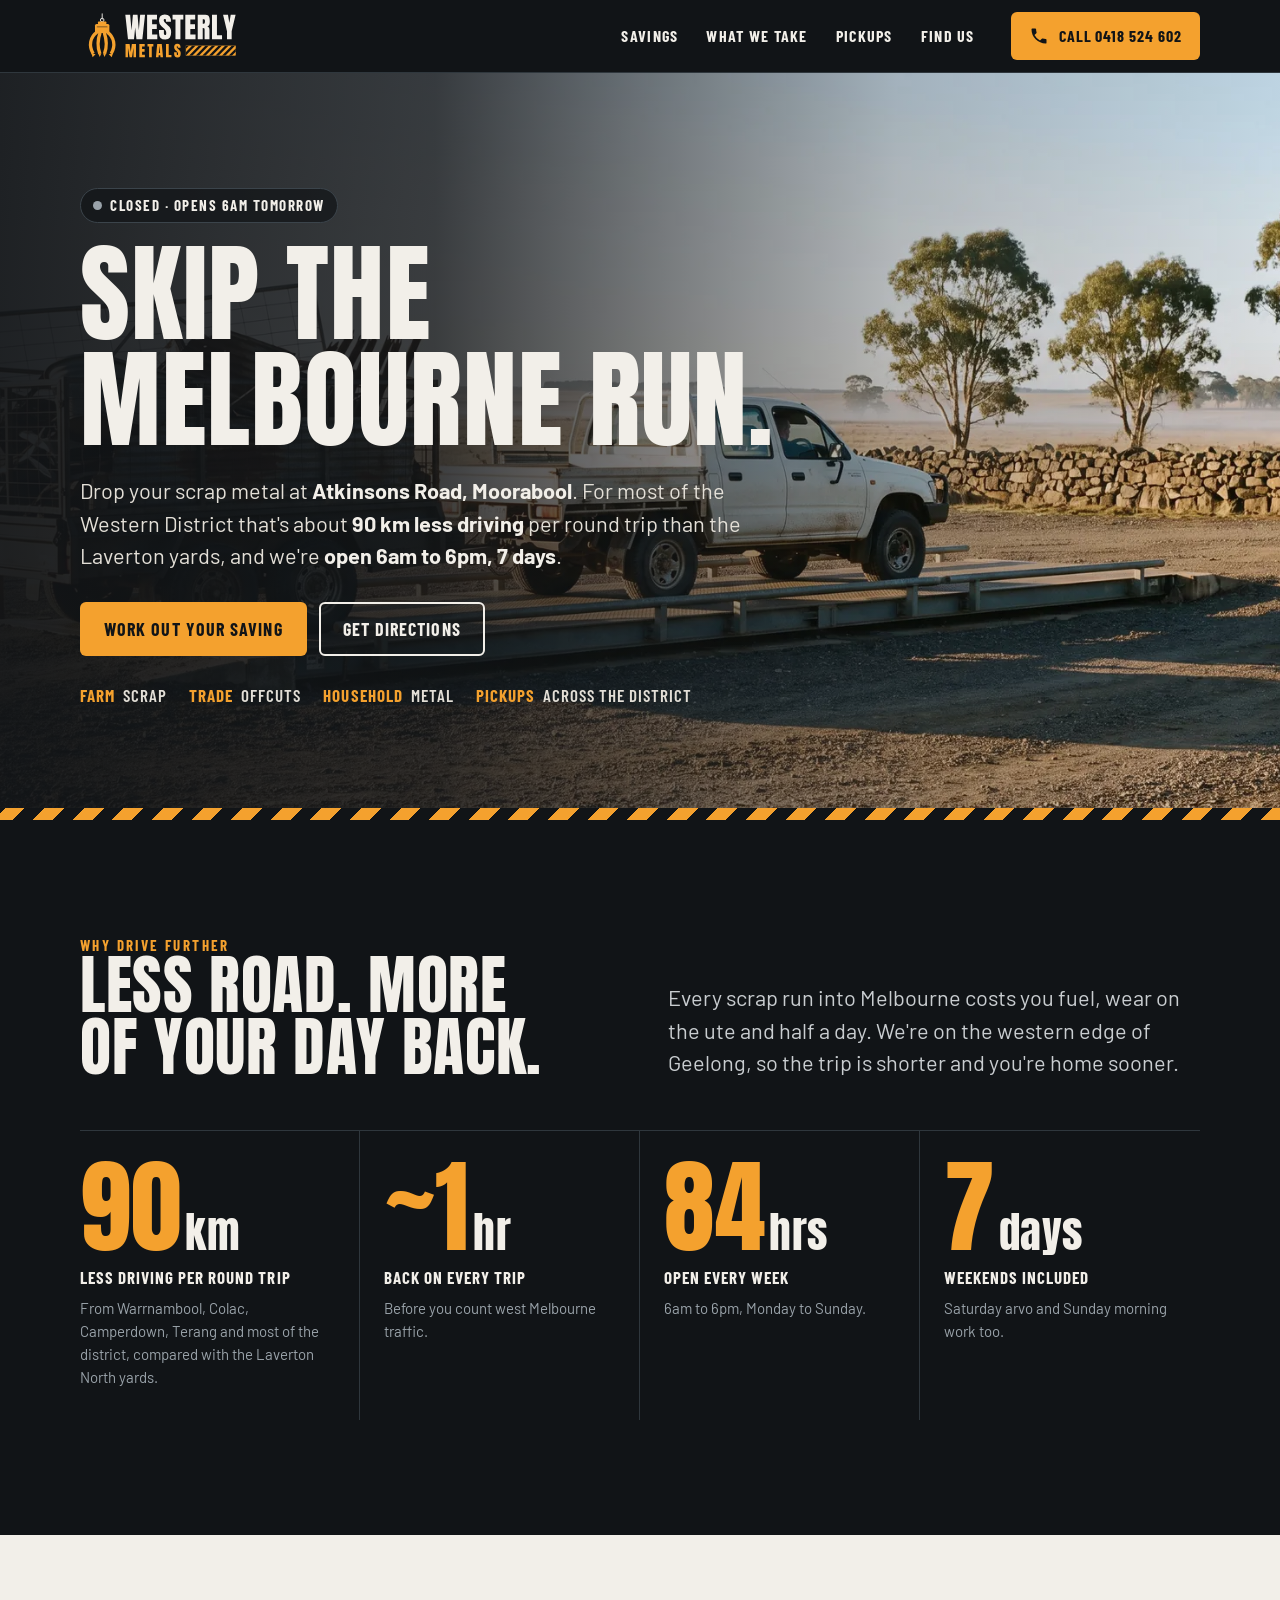
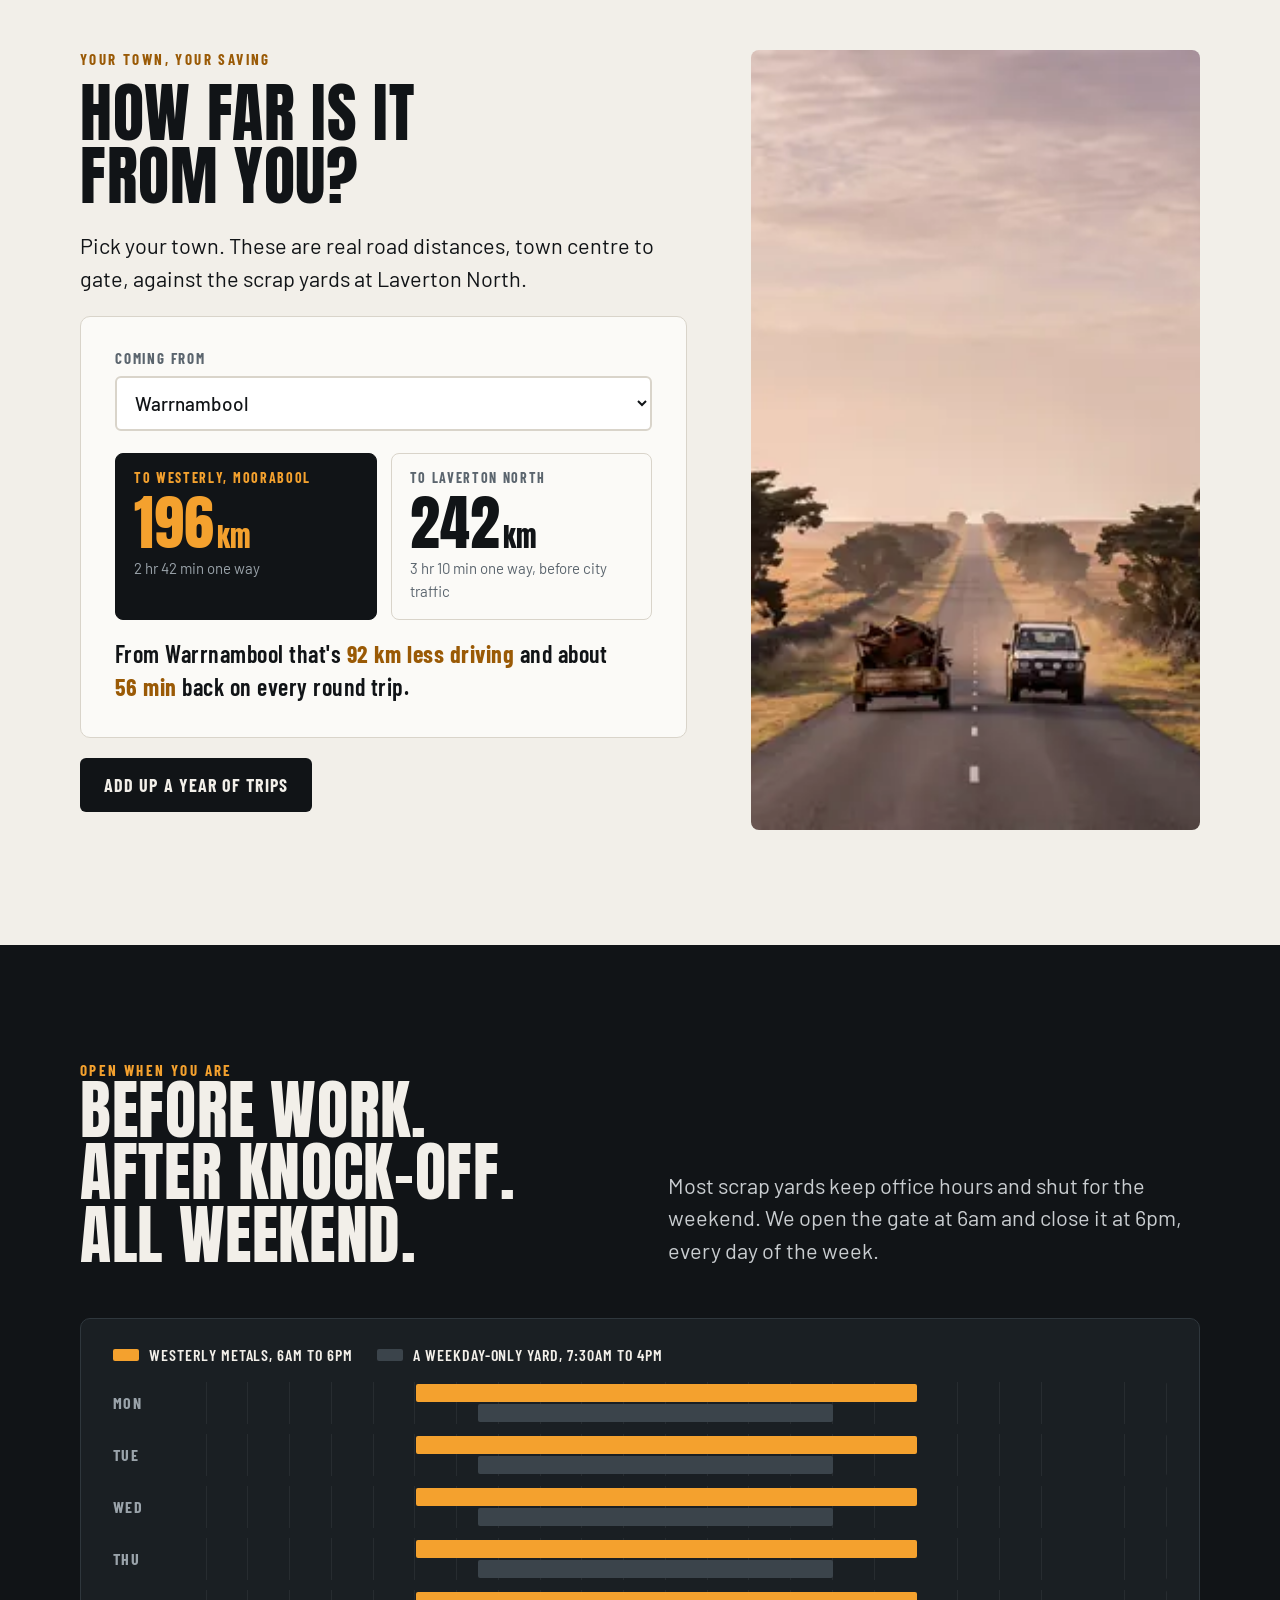
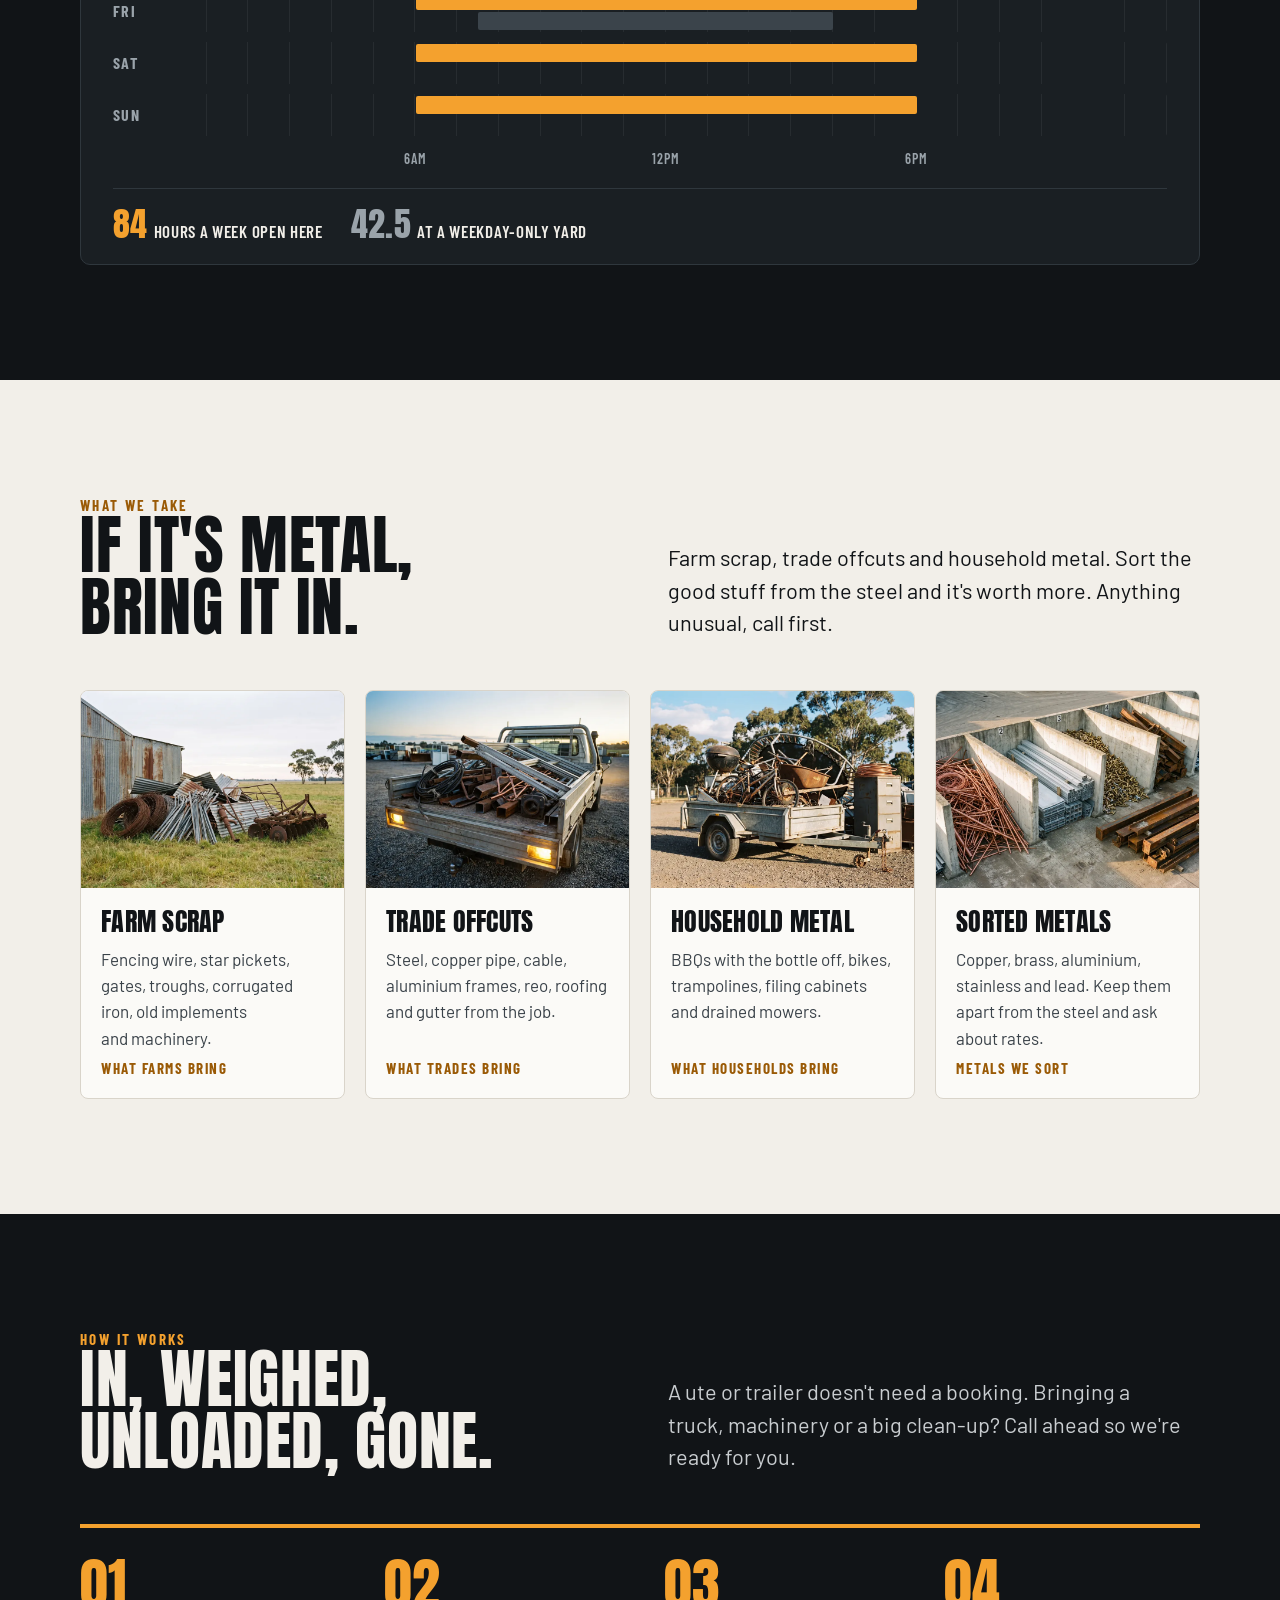
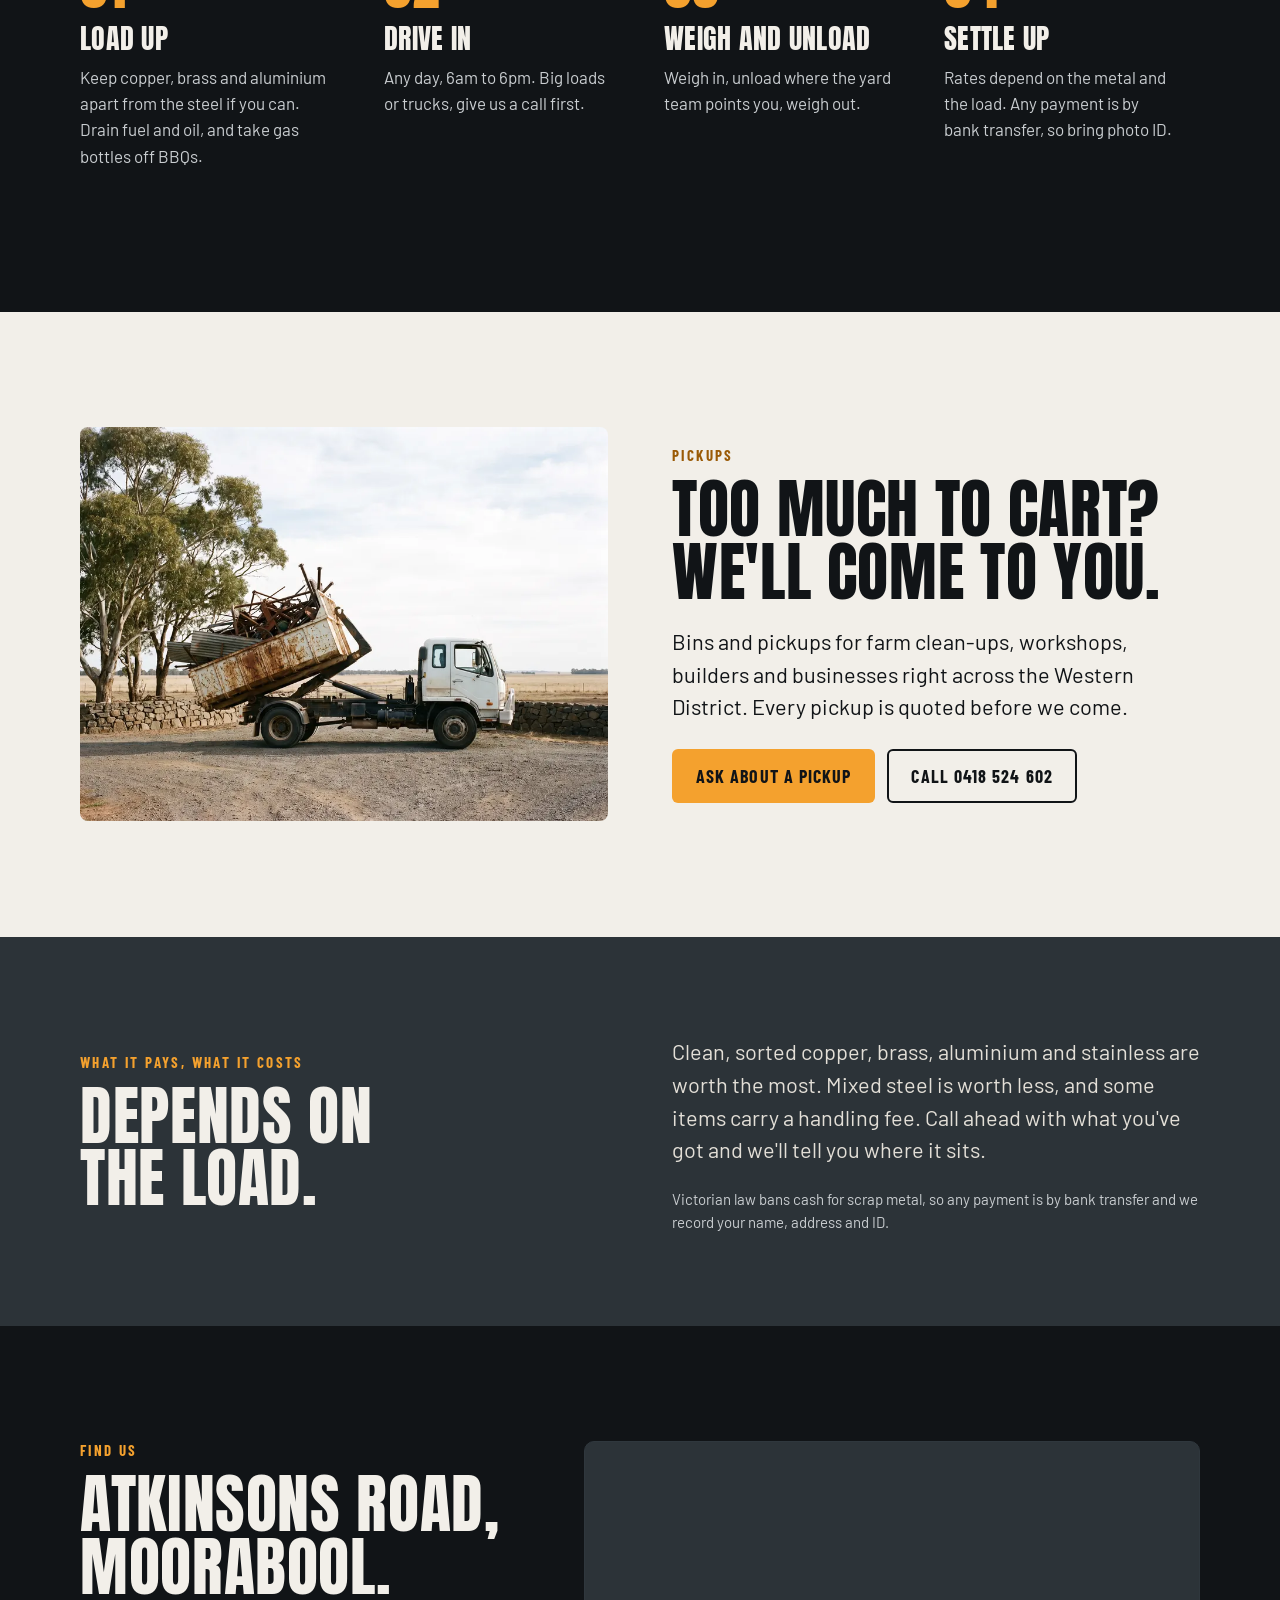
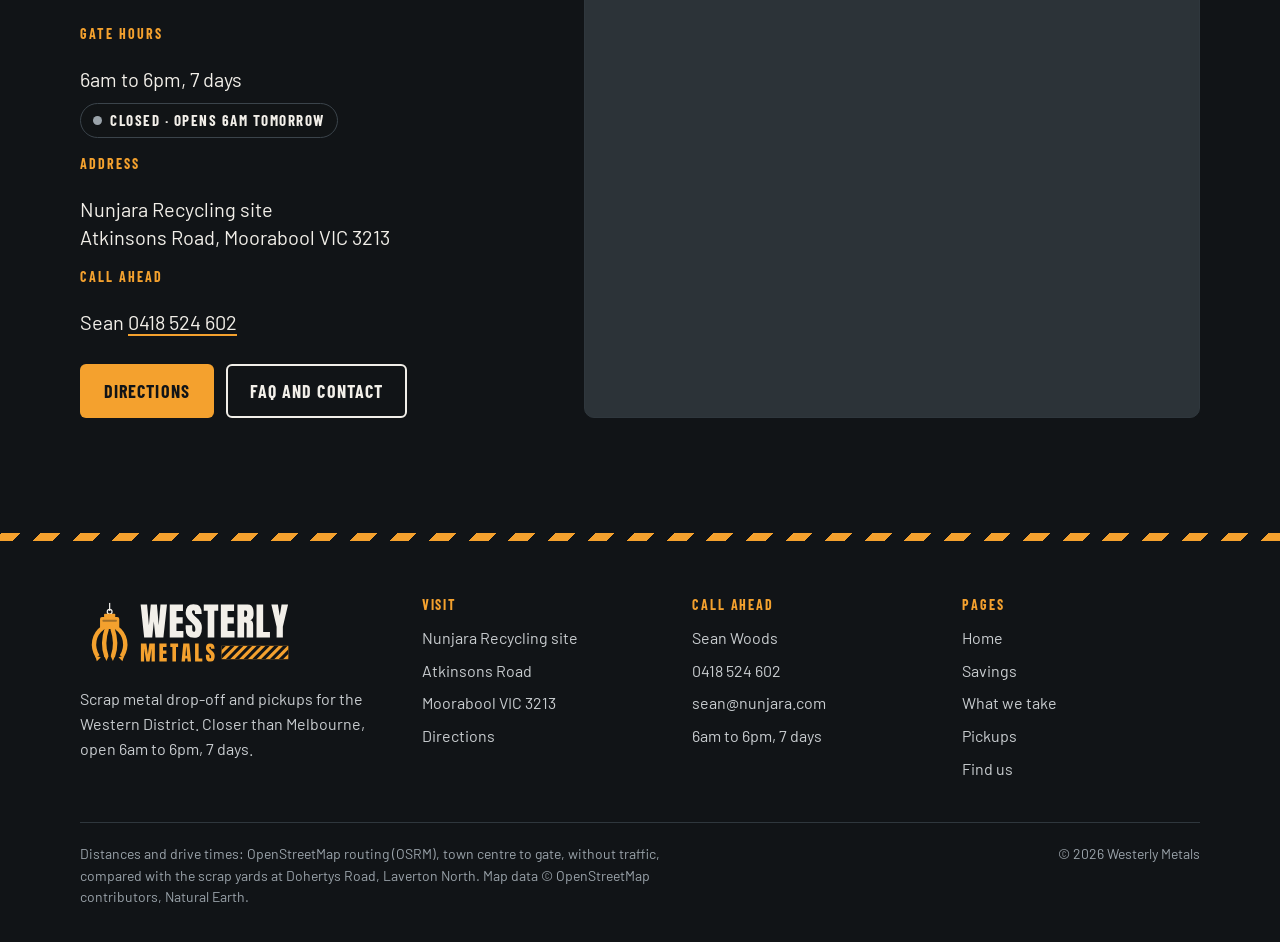
==== index.html @ 6e0d0dd8 "Westerly Metals site: home, savings, what we take, pickups, find us Co-Authored-By: Claude Opus 5.5 " ====
<!doctype html>
<html lang="en-AU">
<head>
<meta charset="utf-8">
<meta name="viewport" content="width=device-width, initial-scale=1">
<title>Westerly Metals | Scrap metal drop-off at Moorabool, open 6am to 6pm, 7 days</title>
<meta name="description" content="Drop your scrap metal at Atkinsons Road, Moorabool. About 90 km less driving per round trip than the Laverton yards for most of the Western District. Open 6am to 6pm, 7 days.">
<link rel="canonical" href="https://rdodeployme.github.io/westerly-metals/">
<meta name="theme-color" content="#111417">
<meta property="og:type" content="website"><meta property="og:site_name" content="Westerly Metals">
<meta property="og:title" content="Westerly Metals | Scrap metal drop-off at Moorabool, open 6am to 6pm, 7 days"><meta property="og:description" content="Drop your scrap metal at Atkinsons Road, Moorabool. About 90 km less driving per round trip than the Laverton yards for most of the Western District. Open 6am to 6pm, 7 days.">
<meta property="og:url" content="https://rdodeployme.github.io/westerly-metals/"><meta property="og:image" content="https://rdodeployme.github.io/westerly-metals/og.jpg">
<meta name="twitter:card" content="summary_large_image">
<link rel="icon" type="image/svg+xml" href="assets/brand/icon.svg">
<link rel="icon" type="image/png" sizes="32x32" href="assets/brand/favicon-32.png">
<link rel="apple-touch-icon" href="assets/brand/apple-touch-icon.png">
<link rel="preload" href="assets/fonts/anton-400.woff2" as="font" type="font/woff2" crossorigin>
<link rel="stylesheet" href="assets/css/main.css">
<script type="application/ld+json">{"@context": "https://schema.org", "@type": "RecyclingCenter", "name": "Westerly Metals", "description": "Scrap metal drop-off and pickups for the Western District of Victoria.", "url": "https://rdodeployme.github.io/westerly-metals/", "telephone": "+61418524602", "email": "sean@nunjara.com", "address": {"@type": "PostalAddress", "streetAddress": "Atkinsons Road", "addressLocality": "Moorabool", "addressRegion": "VIC", "postalCode": "3213", "addressCountry": "AU"}, "geo": {"@type": "GeoCoordinates", "latitude": -38.0322, "longitude": 144.2577}, "openingHoursSpecification": [{"@type": "OpeningHoursSpecification", "dayOfWeek": ["Monday", "Tuesday", "Wednesday", "Thursday", "Friday", "Saturday", "Sunday"], "opens": "06:00", "closes": "18:00"}], "areaServed": "Western District, Victoria", "image": "https://rdodeployme.github.io/westerly-metals/og.jpg"}</script>
</head>
<body>
<a class="sr" href="#main">Skip to content</a>
<header class="top"><div class="wrap">
  <a class="brand" href="./" aria-label="Westerly Metals home"><img src="assets/brand/logo-dark.svg" alt="Westerly Metals" width="234" height="60"></a>
  <nav class="nav" id="nav" aria-label="Main"><a href="savings.html">Savings</a><a href="what-we-take.html">What we take</a><a href="pickups.html">Pickups</a><a href="find-us.html">Find us</a></nav>
  <button class="menu-btn" type="button" aria-expanded="false" aria-controls="nav">Menu</button>
  <div class="top-call"><a class="btn btn-amber" href="tel:0418524602"><svg viewBox="0 0 24 24" aria-hidden="true"><path fill="currentColor" d="M6.6 10.8a15.1 15.1 0 0 0 6.6 6.6l2.2-2.2a1 1 0 0 1 1-.25 11.4 11.4 0 0 0 3.6.57 1 1 0 0 1 1 1V20a1 1 0 0 1-1 1A17 17 0 0 1 3 4a1 1 0 0 1 1-1h3.5a1 1 0 0 1 1 1c0 1.25.2 2.45.57 3.6a1 1 0 0 1-.25 1z"/></svg><span>Call<span class="long"> 0418 524 602</span></span></a></div>
</div></header>
<main id="main">
<section class="hero">
  <div class="hero-media"><img src="assets/img/hero-weighbridge.webp" srcset="assets/img/hero-weighbridge-sm.webp 900w, assets/img/hero-weighbridge.webp 2000w" sizes="100vw" alt="A ute towing a trailer of farm scrap rolls onto the weighbridge at sunrise" fetchpriority="high"></div>
  <div class="wrap">
    <div class="status" data-status><i></i><span>Open 6am to 6pm, 7 days</span></div>
    <h1>Skip the <span class="nw">Melbourne run.</span></h1>
    <p class="lead">Drop your scrap metal at <strong>Atkinsons Road, Moorabool</strong>. For most of the Western District that's about <strong>90&nbsp;km less driving</strong> per round trip than the Laverton yards, and we're <strong>open 6am to 6pm, 7&nbsp;days</strong>.</p>
    <div class="btns">
      <a class="btn btn-amber" href="savings.html">Work out your saving</a>
      <a class="btn btn-line" href="find-us.html">Get directions</a>
    </div>
    <div class="hero-facts">
      <span><b>Farm</b> scrap</span><span><b>Trade</b> offcuts</span><span><b>Household</b> metal</span><span><b>Pickups</b> across the district</span>
    </div>
  </div>
</section>
<div class="hazard"></div>

<section class="sec dark">
  <div class="wrap">
    <div class="sec-head">
      <div>
        <p class="eyebrow">Why drive further</p>
        <h2>Less road. More of your day back.</h2>
      </div>
      <p class="lead" style="color:#C9CDD0">Every scrap run into Melbourne costs you fuel, wear on the ute and half a day. We're on the western edge of Geelong, so the trip is shorter and you're home sooner.</p>
    </div>
    <div class="stats">
      <div class="stat"><div class="num">90<small>km</small></div><div class="cap">Less driving per round trip</div><div class="note">From Warrnambool, Colac, Camperdown, Terang and most of the district, compared with the Laverton North yards.</div></div>
      <div class="stat"><div class="num">~1<small>hr</small></div><div class="cap">Back on every trip</div><div class="note">Before you count west Melbourne traffic.</div></div>
      <div class="stat"><div class="num">84<small>hrs</small></div><div class="cap">Open every week</div><div class="note">6am to 6pm, Monday to Sunday.</div></div>
      <div class="stat"><div class="num">7<small>days</small></div><div class="cap">Weekends included</div><div class="note">Saturday arvo and Sunday morning work too.</div></div>
    </div>
  </div>
</section>

<section class="sec">
  <div class="wrap split wide-l stretch">
    <div>
      <p class="eyebrow">Your town, your saving</p>
      <h2>How far is it from you?</h2>
      <p class="lead">Pick your town. These are real road distances, town centre to gate, against the scrap yards at Laverton North.</p>
      <div class="quick">
        <label for="quick-town">Coming from</label>
        <select id="quick-town" aria-describedby="q-save"></select>
        <div class="compare">
          <div class="leg us"><div class="who">To Westerly, Moorabool</div><div class="km"><span id="q-us-km">196</span><small>km</small></div><div class="t" id="q-us-t">2 hr 42 min one way</div></div>
          <div class="leg"><div class="who">To Laverton North</div><div class="km"><span id="q-mel-km">242</span><small>km</small></div><div class="t" id="q-mel-t">3 hr 10 min one way</div></div>
        </div>
        <p class="saving-line" id="q-save" aria-live="polite">From Warrnambool that's <b>92&nbsp;km less driving</b> on every round trip.</p>
      </div>
      <p style="margin-top:20px"><a class="btn btn-ink" href="savings.html">Add up a year of trips</a></p>
    </div>
    <img class="fill" src="assets/img/highway.webp" srcset="assets/img/highway-sm.webp 900w, assets/img/highway.webp 2000w" sizes="(max-width:860px) 100vw, 50vw" alt="A ute and trailer of scrap on a straight country highway across the volcanic plains" loading="lazy">
  </div>
</section>

<section class="sec dark">
  <div class="wrap">
    <div class="sec-head">
      <div>
        <p class="eyebrow">Open when you are</p>
        <h2 class="h-wide"><span class="nw">Before work.</span> <span class="nw">After knock-off.</span> <span class="nw">All weekend.</span></h2>
      </div>
      <p class="lead" style="color:#C9CDD0">Most scrap yards keep office hours and shut for the weekend. We open the gate at 6am and close it at 6pm, every day of the week.</p>
    </div>
    <figure class="hours" style="margin:0"><figcaption class="hours-legend"><span><i class="k-us"></i>Westerly Metals, 6am to 6pm</span><span><i class="k-them"></i>A weekday-only yard, 7:30am to 4pm</span></figcaption><div class="hgrid"><div class="hday">Mon</div><div class="htrack" role="presentation"><span class="hbar us" style="left:25.000%;width:50.000%"></span><span class="hbar them" style="left:31.250%;width:35.417%"></span></div><div class="hday">Tue</div><div class="htrack" role="presentation"><span class="hbar us" style="left:25.000%;width:50.000%"></span><span class="hbar them" style="left:31.250%;width:35.417%"></span></div><div class="hday">Wed</div><div class="htrack" role="presentation"><span class="hbar us" style="left:25.000%;width:50.000%"></span><span class="hbar them" style="left:31.250%;width:35.417%"></span></div><div class="hday">Thu</div><div class="htrack" role="presentation"><span class="hbar us" style="left:25.000%;width:50.000%"></span><span class="hbar them" style="left:31.250%;width:35.417%"></span></div><div class="hday">Fri</div><div class="htrack" role="presentation"><span class="hbar us" style="left:25.000%;width:50.000%"></span><span class="hbar them" style="left:31.250%;width:35.417%"></span></div><div class="hday">Sat</div><div class="htrack" role="presentation"><span class="hbar us" style="left:25.000%;width:50.000%"></span></div><div class="hday">Sun</div><div class="htrack" role="presentation"><span class="hbar us" style="left:25.000%;width:50.000%"></span></div><div class="haxis" aria-hidden="true"><span style="left:25.000%">6am</span><span style="left:50.000%">12pm</span><span style="left:75.000%">6pm</span></div></div><div class="hours-sum"><span><b>84</b>hours a week open here</span><span class="them"><b>42.5</b>at a weekday-only yard</span></div></figure>
  </div>
</section>

<section class="sec">
  <div class="wrap">
    <div class="sec-head">
      <div>
        <p class="eyebrow">What we take</p>
        <h2>If it's metal, bring it in.</h2>
      </div>
      <p class="lead">Farm scrap, trade offcuts and household metal. Sort the good stuff from the steel and it's worth more. Anything unusual, call first.</p>
    </div>
    <div class="cards">
      <a class="card" href="what-we-take.html#farm" style="text-decoration:none"><img src="assets/img/farm-cleanup-sm.webp" alt="Fencing wire, star pickets, corrugated iron and an old disc plough beside a shearing shed" loading="lazy"><div class="body"><h3>Farm scrap</h3><p>Fencing wire, star pickets, gates, troughs, corrugated iron, old implements and machinery.</p><span class="more">What farms bring</span></div></a>
      <a class="card" href="what-we-take.html#trade" style="text-decoration:none"><img src="assets/img/trade-ute-sm.webp" alt="A work ute tray of steel offcuts, copper pipe and cable at dawn" loading="lazy"><div class="body"><h3>Trade offcuts</h3><p>Steel, copper pipe, cable, aluminium frames, reo, roofing and gutter from the job.</p><span class="more">What trades bring</span></div></a>
      <a class="card" href="what-we-take.html#household" style="text-decoration:none"><img src="assets/img/weekend-trailer-sm.webp" alt="A trailer of household metal: a barbecue, bikes, a trampoline frame and a filing cabinet" loading="lazy"><div class="body"><h3><span class="nw">Household metal</span></h3><p>BBQs with the bottle off, bikes, trampolines, filing cabinets and drained mowers.</p><span class="more">What households bring</span></div></a>
      <a class="card" href="what-we-take.html#metals" style="text-decoration:none"><img src="assets/img/sorted-bays-sm.webp" alt="Concrete bays of sorted copper, aluminium, brass and steel" loading="lazy"><div class="body"><h3>Sorted metals</h3><p>Copper, brass, aluminium, stainless and lead. Keep them apart from the steel and ask about rates.</p><span class="more">Metals we sort</span></div></a>
    </div>
  </div>
</section>

<section class="sec dark">
  <div class="wrap">
    <div class="sec-head">
      <div>
        <p class="eyebrow">How it works</p>
        <h2>In, weighed, unloaded, gone.</h2>
      </div>
      <p class="lead" style="color:#C9CDD0">A ute or trailer doesn't need a booking. Bringing a truck, machinery or a big clean-up? Call ahead so we're ready for you.</p>
    </div>
    <div class="steps">
      <div class="step"><span class="n">01</span><h3>Load up</h3><p>Keep copper, brass and aluminium apart from the steel if you can. Drain fuel and oil, and take gas bottles off BBQs.</p></div>
      <div class="step"><span class="n">02</span><h3>Drive in</h3><p>Any day, 6am to 6pm. Big loads or trucks, give us a call first.</p></div>
      <div class="step"><span class="n">03</span><h3>Weigh and&nbsp;unload</h3><p>Weigh in, unload where the yard team points you, weigh out.</p></div>
      <div class="step"><span class="n">04</span><h3>Settle up</h3><p>Rates depend on the metal and the load. Any payment is by bank transfer, so bring photo ID.</p></div>
    </div>
  </div>
</section>

<section class="sec">
  <div class="wrap split">
    <img src="assets/img/hooklift-pickup.webp" srcset="assets/img/hooklift-pickup-sm.webp 900w, assets/img/hooklift-pickup.webp 1400w" sizes="(max-width:860px) 100vw, 50vw" alt="A hook-lift truck loading a bin of farm scrap beside a dry-stone wall" loading="lazy">
    <div>
      <p class="eyebrow">Pickups</p>
      <h2>Too much to cart? We'll come to you.</h2>
      <p class="lead">Bins and pickups for farm clean-ups, workshops, builders and businesses right across the Western District. Every pickup is quoted before we come.</p>
      <div class="btns" style="margin-top:26px">
        <a class="btn btn-amber" href="pickups.html">Ask about a pickup</a>
        <a class="btn btn-line" href="tel:0418524602">Call 0418&nbsp;524&nbsp;602</a>
      </div>
    </div>
  </div>
</section>

<section class="sec tight steel">
  <div class="wrap split">
    <div>
      <p class="eyebrow on-dark">What it pays, what it costs</p>
      <h2>Depends on the load.</h2>
    </div>
    <div>
      <p class="lead" style="color:#E3DFD7">Clean, sorted copper, brass, aluminium and stainless are worth the most. Mixed steel is worth less, and some items carry a handling fee. Call ahead with what you've got and we'll tell you where it sits.</p>
      <p class="small" style="color:#C9CDD0">Victorian law bans cash for scrap metal, so any payment is by bank transfer and we record your name, address and ID.</p>
    </div>
  </div>
</section>

<section class="sec dark" id="find">
  <div class="wrap find">
    <div class="info">
      <p class="eyebrow">Find us</p>
      <h2 style="margin-bottom:28px">Atkinsons Road, Moorabool.</h2>
      <dl>
        <dt>Gate hours</dt><dd>6am to 6pm, 7&nbsp;days<br><span class="status" data-status style="margin-top:10px"><i></i><span>Open 6am to 6pm, 7 days</span></span></dd>
        <dt>Address</dt><dd>Nunjara Recycling site<br>Atkinsons Road, Moorabool VIC&nbsp;3213</dd>
        <dt>Call ahead</dt><dd>Sean <a href="tel:0418524602">0418&nbsp;524&nbsp;602</a></dd>
      </dl>
      <div class="btns" style="margin-top:28px">
        <a class="btn btn-amber" href="https://www.google.com/maps/dir/?api=1&destination=Atkinsons+Road%2C+Moorabool+VIC+3213" target="_blank" rel="noopener">Directions</a>
        <a class="btn btn-line" href="find-us.html">FAQ and contact</a>
      </div>
    </div>
    <div class="map"><iframe title="Map: Atkinsons Road, Moorabool" loading="lazy" referrerpolicy="no-referrer" src="https://www.openstreetmap.org/export/embed.html?bbox=144.205%2C-38.062%2C144.31%2C-38.002&amp;layer=mapnik&amp;marker=-38.0322%2C144.2577"></iframe></div>
  </div>
</section>
</main>
<div class="hazard thin"></div>
<footer class="foot"><div class="wrap">
  <div class="foot-grid">
    <div><img src="assets/brand/logo-dark.svg" alt="Westerly Metals" width="234" height="60"><p style="margin:0;max-width:34ch">Scrap metal drop-off and pickups for the Western District. Closer than Melbourne, open 6am to 6pm, 7&nbsp;days.</p></div>
    <div><h4>Visit</h4><ul><li>Nunjara Recycling site</li><li>Atkinsons Road</li><li>Moorabool VIC&nbsp;3213</li><li><a href="https://www.google.com/maps/dir/?api=1&destination=Atkinsons+Road%2C+Moorabool+VIC+3213" target="_blank" rel="noopener">Directions</a></li></ul></div>
    <div><h4>Call ahead</h4><ul><li>Sean Woods</li><li><a href="tel:0418524602">0418 524 602</a></li><li><a href="mailto:sean@nunjara.com">sean@nunjara.com</a></li><li>6am to 6pm, 7&nbsp;days</li></ul></div>
    <div><h4>Pages</h4><ul><li><a href="./">Home</a></li><li><a href="savings.html">Savings</a></li><li><a href="what-we-take.html">What we take</a></li><li><a href="pickups.html">Pickups</a></li><li><a href="find-us.html">Find us</a></li></ul></div>
  </div>
  <div class="legal"><p>Distances and drive times: OpenStreetMap routing (OSRM), town centre to gate, without traffic, compared with the scrap yards at Dohertys Road, Laverton North. Map data &copy; OpenStreetMap contributors, Natural Earth.</p><p>&copy; 2026 Westerly Metals</p></div>
</div></footer>
<div class="callbar"><a class="btn btn-amber" href="tel:0418524602"><svg viewBox="0 0 24 24" aria-hidden="true"><path fill="currentColor" d="M6.6 10.8a15.1 15.1 0 0 0 6.6 6.6l2.2-2.2a1 1 0 0 1 1-.25 11.4 11.4 0 0 0 3.6.57 1 1 0 0 1 1 1V20a1 1 0 0 1-1 1A17 17 0 0 1 3 4a1 1 0 0 1 1-1h3.5a1 1 0 0 1 1 1c0 1.25.2 2.45.57 3.6a1 1 0 0 1-.25 1z"/></svg>Call</a><a class="btn btn-line" style="color:#F2EFE9" href="https://www.google.com/maps/dir/?api=1&destination=Atkinsons+Road%2C+Moorabool+VIC+3213" target="_blank" rel="noopener"><svg viewBox="0 0 24 24" aria-hidden="true"><path fill="currentColor" d="M12 2a7 7 0 0 0-7 7c0 5.2 7 13 7 13s7-7.8 7-13a7 7 0 0 0-7-7zm0 9.5A2.5 2.5 0 1 1 12 6.5a2.5 2.5 0 0 1 0 5z"/></svg>Directions</a></div>
<script src="assets/js/towns.js" defer></script><script src="assets/js/main.js" defer></script>
</body>
</html>
---- assets/css/main.css ----
/* Westerly Metals: scrap metal drop-off, Moorabool. */
@font-face{font-family:"Anton";src:url(../fonts/anton-400.woff2) format("woff2");font-weight:400;font-style:normal;font-display:swap}
@font-face{font-family:"Barlow Condensed";src:url(../fonts/barlowcond-600.woff2) format("woff2");font-weight:600;font-style:normal;font-display:swap}
@font-face{font-family:"Barlow Condensed";src:url(../fonts/barlowcond-700.woff2) format("woff2");font-weight:700;font-style:normal;font-display:swap}
@font-face{font-family:"Barlow";src:url(../fonts/barlow-400.woff2) format("woff2");font-weight:400;font-style:normal;font-display:swap}
@font-face{font-family:"Barlow";src:url(../fonts/barlow-500.woff2) format("woff2");font-weight:500;font-style:normal;font-display:swap}
@font-face{font-family:"Barlow";src:url(../fonts/barlow-600.woff2) format("woff2");font-weight:600;font-style:normal;font-display:swap}
@font-face{font-family:"Barlow";src:url(../fonts/barlow-700.woff2) format("woff2");font-weight:700;font-style:normal;font-display:swap}

:root{
  --ink:#111417; --ink-2:#1A1F23; --steel:#2C3338; --steel-2:#3B444B; --muted:#5B656E; --mist:#9AA3AA;
  --bone:#F2EFE9; --paper:#FBFAF7; --line:#D9D4CA; --line-dark:#2F373D;
  --amber:#F4A12E; --amber-deep:#9A5A06; --amber-soft:#FCE7C6;
  --ok:#3DBE6A;
  --display:"Anton","Impact","Arial Narrow Bold",sans-serif;
  --cond:"Barlow Condensed","Arial Narrow",sans-serif;
  --body:"Barlow",system-ui,-apple-system,"Segoe UI",sans-serif;
  --wrap:1200px; --gut:clamp(16px,4vw,40px);
  --r:6px;
}
*{box-sizing:border-box}
html{-webkit-text-size-adjust:100%;scroll-behavior:smooth}
@media (prefers-reduced-motion:reduce){html{scroll-behavior:auto}*{transition:none!important;animation:none!important}}
body{margin:0;background:var(--bone);color:var(--ink);font:400 18px/1.55 var(--body);overflow-x:hidden}
img{max-width:100%;display:block;height:auto}
a{color:inherit}
:focus-visible{outline:3px solid var(--amber);outline-offset:3px}

/* line-break rules (clean-line-breaks) */
h1,h2,h3,h4,.display,[class*="title"]{text-wrap:balance;hyphens:manual}
p,li,figcaption,blockquote,dd,td{text-wrap:pretty}
button,.btn,[role=button],.chip,.pill,.tag,.badge,nav a{white-space:nowrap}
.nw{white-space:nowrap}
p{max-width:68ch}

.wrap{max-width:var(--wrap);margin:0 auto;padding:0 var(--gut)}
.sr{position:absolute;width:1px;height:1px;overflow:hidden;clip:rect(0 0 0 0);white-space:nowrap}

h1,h2,h3{font-family:var(--display);font-weight:400;text-transform:uppercase;letter-spacing:.01em;line-height:.98;margin:0}
h1{font-size:clamp(46px,8.4vw,112px);max-width:14ch}
h2.h-wide{max-width:24ch}
h2{font-size:clamp(34px,5vw,64px);max-width:18ch}
h3{font-size:clamp(24px,2.4vw,30px);line-height:1.05}
.eyebrow{font:700 15px/1.2 var(--cond);letter-spacing:.16em;text-transform:uppercase;color:var(--amber-deep);margin:0 0 14px}
.dark .eyebrow,.eyebrow.on-dark{color:var(--amber)}
.lead{font-size:clamp(19px,1.7vw,22px);line-height:1.5;max-width:58ch}
.small{font-size:15px;color:var(--muted)}
.dark .small{color:var(--mist)}

/* buttons */
.btn{display:inline-flex;align-items:center;gap:10px;font:700 18px/1 var(--cond);letter-spacing:.06em;text-transform:uppercase;
  padding:16px 22px;border-radius:var(--r);text-decoration:none;border:2px solid transparent;cursor:pointer;transition:transform .15s,background .15s}
.btn:hover{transform:translateY(-1px)}
.btn-amber{background:var(--amber);color:var(--ink)}
.btn-amber:hover{background:#FFB547}
.btn-line{border-color:currentColor;color:inherit;background:transparent}
.btn-ink{background:var(--ink);color:var(--bone)}
.btn svg{width:20px;height:20px;flex:none}
.btns{display:flex;flex-wrap:wrap;gap:12px}

/* hazard stripe */
.hazard{height:12px;background:repeating-linear-gradient(-45deg,var(--amber) 0 14px,var(--ink) 14px 28px)}
.hazard.thin{height:8px}

/* header */
.top{position:sticky;top:0;z-index:50;background:var(--ink);color:var(--bone);border-bottom:1px solid var(--line-dark)}
.top .wrap{display:flex;align-items:center;gap:24px;min-height:72px}
.brand{display:flex;align-items:center;flex:none}
.brand img{height:54px;width:auto}
.nav{display:flex;gap:4px;margin-left:auto}
.nav a{font:700 16px/1 var(--cond);letter-spacing:.08em;text-transform:uppercase;text-decoration:none;padding:10px 12px;border-radius:4px;color:var(--bone)}
.nav a:hover,.nav a[aria-current=page]{background:var(--steel);color:var(--amber)}
.top-call{flex:none}
.top-call .btn{padding:12px 16px;font-size:16px}
.menu-btn{display:none;margin-left:auto;background:none;border:2px solid var(--steel-2);color:var(--bone);border-radius:4px;padding:8px 12px;font:700 15px/1 var(--cond);letter-spacing:.1em;text-transform:uppercase;cursor:pointer}
@media (max-width:1060px){
  .nav{display:none;position:absolute;left:0;right:0;top:100%;flex-direction:column;background:var(--ink);padding:8px var(--gut) 18px;border-bottom:1px solid var(--line-dark)}
  .nav.open{display:flex}
  .nav a{padding:14px 8px;font-size:18px}
  .menu-btn{display:inline-block}
  .top-call{margin-left:8px}
}
@media (max-width:560px){
  .brand img{height:38px}
  .top-call .long{display:none}
  .top-call .btn{padding:11px 12px}
}

/* open-now pill */
.status{display:inline-flex;align-items:center;gap:8px;font:700 15px/1 var(--cond);letter-spacing:.1em;text-transform:uppercase;
  background:rgba(17,20,23,.72);color:var(--bone);border:1px solid var(--steel-2);padding:9px 12px;border-radius:99px}
.status i{width:9px;height:9px;border-radius:50%;background:var(--mist);flex:none}
.status.is-open i{background:var(--ok);box-shadow:0 0 0 4px rgba(61,190,106,.22)}

/* hero */
.hero{position:relative;background:var(--ink);color:var(--bone);overflow:hidden}
.hero-media{position:absolute;inset:0}
.hero-media img{width:100%;height:100%;object-fit:cover;object-position:62% 60%}
.hero-media::after{content:"";position:absolute;inset:0;background:linear-gradient(90deg,rgba(17,20,23,.94) 0%,rgba(17,20,23,.82) 34%,rgba(17,20,23,.25) 70%,rgba(17,20,23,.05) 100%)}
.hero .wrap{position:relative;padding-top:clamp(56px,9vw,120px);padding-bottom:clamp(56px,8vw,110px)}
.hero h1{margin:18px 0 22px}
.hero .lead{color:#E3DFD7;margin:0 0 30px}
.hero .lead strong{color:var(--bone)}
.hero .btns{margin-bottom:28px}
.hero-facts{display:flex;flex-wrap:wrap;gap:10px 22px;font:600 17px/1.3 var(--cond);letter-spacing:.06em;text-transform:uppercase;color:#E3DFD7}
.hero-facts span{display:inline-flex;align-items:center;gap:8px}
.hero-facts b{color:var(--amber);font-weight:700}
@media (max-width:760px){
  .hero-media{position:relative;height:56vw;min-height:220px}
  .hero-media img{object-position:55% 60%}
  .hero-media::after{background:linear-gradient(180deg,rgba(17,20,23,0) 40%,rgba(17,20,23,1) 100%)}
  .hero .wrap{padding-top:8px}
}

/* sections */
.sec{padding:clamp(64px,9vw,120px) 0}
.sec.tight{padding:clamp(48px,6vw,80px) 0}
.dark{background:var(--ink);color:var(--bone)}
.steel{background:var(--steel);color:var(--bone)}
.paper{background:var(--paper)}
.sec-head{display:grid;grid-template-columns:minmax(0,1fr) minmax(0,1fr);gap:24px 56px;align-items:end;margin-bottom:clamp(32px,4vw,56px)}
.sec-head p{margin:0}
@media (max-width:860px){.sec-head{grid-template-columns:minmax(0,1fr)}}

/* big numbers */
.stats{display:grid;grid-template-columns:repeat(4,minmax(0,1fr));gap:0;border-top:1px solid var(--line-dark)}
.stat{padding:30px 24px 30px 0;border-right:1px solid var(--line-dark)}
.stat:last-child{border-right:0}
.stat + .stat{padding-left:24px}
.stat .num{font:400 clamp(64px,8vw,120px)/.9 var(--display);color:var(--amber);letter-spacing:.005em}
.stat .num small{font-size:.42em;margin-left:4px;color:var(--bone)}
.stat .cap{font:700 17px/1.25 var(--cond);letter-spacing:.06em;text-transform:uppercase;margin-top:14px;color:var(--bone)}
.stat .note{font-size:15px;color:var(--mist);margin-top:8px;max-width:30ch}
@media (max-width:900px){.stats{grid-template-columns:repeat(2,minmax(0,1fr))}.stat:nth-child(2){border-right:0}.stat:nth-child(n+3){border-top:1px solid var(--line-dark)}.stat:nth-child(3){padding-left:0}}
@media (max-width:480px){.stats{grid-template-columns:minmax(0,1fr)}.stat,.stat + .stat{border-right:0;padding-left:0;border-top:1px solid var(--line-dark)}.stat:first-child{border-top:0}}

/* hours chart */
.hours{background:var(--ink-2);border:1px solid var(--line-dark);border-radius:10px;padding:26px clamp(16px,3vw,32px) 22px}
.hours-legend{display:flex;flex-wrap:wrap;gap:10px 24px;margin-bottom:18px;font:600 16px/1.2 var(--cond);letter-spacing:.06em;text-transform:uppercase}
.hours-legend span{display:inline-flex;align-items:center;gap:10px}
.hours-legend i{width:26px;height:12px;border-radius:2px;display:inline-block}
.k-us{background:var(--amber)} .k-them{background:var(--steel-2)}
.hgrid{display:grid;grid-template-columns:52px minmax(0,1fr);row-gap:10px;align-items:center}
.hday{font:700 16px/1 var(--cond);letter-spacing:.08em;text-transform:uppercase;color:var(--mist)}
.htrack{position:relative;height:42px;background:repeating-linear-gradient(90deg,transparent 0 calc(100%/24 - 1px),rgba(255,255,255,.06) calc(100%/24 - 1px) calc(100%/24));border-radius:3px}
.hbar{position:absolute;height:18px;border-radius:2px}
.hbar.us{top:2px;background:var(--amber)}
.hbar.them{bottom:2px;background:var(--steel-2)}
.hbar.us.we::after{content:"";}
.haxis{grid-column:2;position:relative;height:22px;font:600 14px/1 var(--cond);letter-spacing:.06em;color:var(--mist);text-transform:uppercase}
.haxis span{position:absolute;top:6px;transform:translateX(-50%)}
.hours-sum{display:flex;flex-wrap:wrap;gap:8px 28px;margin-top:20px;padding-top:18px;border-top:1px solid var(--line-dark);font:600 17px/1.3 var(--cond);letter-spacing:.04em;text-transform:uppercase}
.hours-sum b{font:400 34px/1 var(--display);color:var(--amber);margin-right:6px;letter-spacing:.01em}
.hours-sum .them b{color:var(--mist)}

/* split layout */
.split{display:grid;grid-template-columns:minmax(0,1fr) minmax(0,1fr);gap:clamp(32px,5vw,72px);align-items:center}
.split.wide-l{grid-template-columns:minmax(0,1.15fr) minmax(0,.85fr)}
.split img{border-radius:8px;width:100%}
.split.stretch{align-items:stretch}
.split img.fill{height:100%;min-height:420px;object-fit:cover;object-position:50% 70%}
@media (max-width:860px){.split img.fill{height:auto;min-height:0;aspect-ratio:16/10}}
@media (max-width:860px){.split,.split.wide-l{grid-template-columns:minmax(0,1fr)}}

/* cards */
.cards{display:grid;grid-template-columns:repeat(4,minmax(0,1fr));gap:20px}
.cards.three{grid-template-columns:repeat(3,minmax(0,1fr))}
@media (max-width:1000px){.cards,.cards.three{grid-template-columns:repeat(2,minmax(0,1fr))}}
@media (max-width:560px){.cards,.cards.three{grid-template-columns:minmax(0,1fr)}}
.card{background:var(--paper);border:1px solid var(--line);border-radius:8px;overflow:hidden;display:flex;flex-direction:column}
.card img{aspect-ratio:4/3;object-fit:cover;width:100%}
.card .body{padding:20px 20px 22px;display:flex;flex-direction:column;gap:10px;flex:1}
.card h3{font-size:26px}
.card p{margin:0;font-size:17px;color:#3A4249}
.card .more{margin-top:auto;font:700 15px/1 var(--cond);letter-spacing:.1em;text-transform:uppercase;color:var(--amber-deep);text-decoration:none}
.dark .card{background:var(--ink-2);border-color:var(--line-dark)}
.dark .card p{color:#C9CDD0}

/* steps */
.steps{display:grid;grid-template-columns:repeat(4,minmax(0,1fr));gap:0;counter-reset:s}
.step{padding:28px 24px 28px 0;border-top:4px solid var(--amber)}
.step + .step{padding-left:24px}
.step .n{font:400 56px/1 var(--display);color:var(--amber);display:block;margin-bottom:12px}
.step h3{font-size:28px;margin-bottom:10px}
.step p{margin:0;font-size:17px}
.dark .step p{color:#C9CDD0}
@media (max-width:900px){.steps{grid-template-columns:repeat(2,minmax(0,1fr));gap:0 24px}.step + .step{padding-left:0}}
@media (max-width:520px){.steps{grid-template-columns:minmax(0,1fr)}}

/* town quick check */
.quick{background:var(--paper);border:1px solid var(--line);border-radius:10px;padding:clamp(20px,3vw,34px)}
.quick label{display:block;font:700 15px/1 var(--cond);letter-spacing:.12em;text-transform:uppercase;color:var(--muted);margin-bottom:10px}
select,input[type=number],input[type=text],input[type=tel],input[type=email],textarea{
  width:100%;font:500 19px/1.3 var(--body);color:var(--ink);background:#fff;border:2px solid var(--line);border-radius:var(--r);padding:13px 14px;min-width:0}
select:focus,input:focus,textarea:focus{border-color:var(--amber);outline:none}
.compare{display:grid;grid-template-columns:minmax(0,1fr) minmax(0,1fr);gap:14px;margin:22px 0 18px}
.leg{border-radius:8px;padding:16px 18px;border:1px solid var(--line)}
.leg .who{font:700 14px/1.2 var(--cond);letter-spacing:.12em;text-transform:uppercase;color:var(--muted)}
.leg .km{font:400 clamp(40px,5vw,60px)/1 var(--display);margin-top:6px}
.leg .km small{font-size:.45em;margin-left:3px}
.leg .t{font-size:15px;color:var(--muted);margin-top:4px}
.leg.us{background:var(--ink);color:var(--bone);border-color:var(--ink)}
.leg.us .who{color:var(--amber)} .leg.us .t{color:var(--mist)} .leg.us .km{color:var(--amber)}
.saving-line{font:600 clamp(20px,2vw,24px)/1.35 var(--cond);letter-spacing:.02em;margin:0}
.saving-line b{color:var(--amber-deep)}
@media (max-width:420px){.compare{grid-template-columns:minmax(0,1fr)}}

/* calculator */
.calc{display:grid;grid-template-columns:minmax(0,.9fr) minmax(0,1.1fr);gap:clamp(20px,3vw,40px);align-items:start}
@media (max-width:900px){.calc{grid-template-columns:minmax(0,1fr)}}
.calc-in{background:var(--paper);border:1px solid var(--line);border-radius:10px;padding:clamp(20px,3vw,32px);display:grid;gap:20px}
.field label{display:block;font:700 15px/1.2 var(--cond);letter-spacing:.12em;text-transform:uppercase;color:var(--muted);margin-bottom:8px}
.field .hint{font-size:14px;color:var(--muted);margin-top:6px}
.row2{display:grid;grid-template-columns:minmax(0,1fr) minmax(0,1fr);gap:16px}
@media (max-width:420px){.row2{grid-template-columns:minmax(0,1fr)}}
.seg{display:flex;flex-wrap:wrap;gap:8px}
.seg button{font:700 15px/1 var(--cond);letter-spacing:.08em;text-transform:uppercase;padding:12px 14px;border-radius:var(--r);border:2px solid var(--line);background:#fff;color:var(--ink);cursor:pointer}
.seg button[aria-pressed=true]{background:var(--ink);color:var(--amber);border-color:var(--ink)}
.range-row{display:flex;align-items:center;gap:14px}
.range-row input[type=range]{flex:1;accent-color:var(--amber);min-width:0}
.range-row output{font:400 34px/1 var(--display);min-width:2.2ch;text-align:right}
.calc-out{background:var(--ink);color:var(--bone);border-radius:10px;padding:clamp(22px,3vw,36px);position:sticky;top:96px}
.calc-out .eyebrow{color:var(--amber)}
.yr{font:400 clamp(72px,10vw,132px)/.9 var(--display);color:var(--amber);margin:6px 0 4px;letter-spacing:.005em}
.yr-cap{font:700 18px/1.3 var(--cond);letter-spacing:.08em;text-transform:uppercase}
.equiv{display:grid;grid-template-columns:repeat(3,minmax(0,1fr));gap:12px;margin:26px 0}
.equiv div{border-top:2px solid var(--steel-2);padding-top:12px}
.equiv b{display:block;font:400 clamp(30px,3.4vw,42px)/1 var(--display);color:var(--bone)}
.equiv span{display:block;font:600 15px/1.25 var(--cond);letter-spacing:.06em;text-transform:uppercase;color:var(--mist);margin-top:6px}
@media (max-width:480px){.equiv{grid-template-columns:minmax(0,1fr)}}
.per-trip{width:100%;border-collapse:collapse;font-size:16px}
.per-trip th,.per-trip td{text-align:left;padding:9px 0;border-bottom:1px solid var(--line-dark)}
.per-trip td{text-align:right;font-weight:600}
.per-trip th{font-weight:500;color:#C9CDD0}
.calc-out .small{margin-top:16px}

/* towns table */
.tbl-wrap{overflow-x:auto;border:1px solid var(--line);border-radius:10px;background:var(--paper)}
table.towns{width:100%;border-collapse:collapse;font-size:17px;min-width:560px}
.towns th{font:700 14px/1.2 var(--cond);letter-spacing:.1em;text-transform:uppercase;color:var(--muted);text-align:right;padding:14px 16px;border-bottom:2px solid var(--line);white-space:nowrap}
.towns th:first-child,.towns td:first-child{text-align:left}
.towns td{padding:11px 16px;border-bottom:1px solid var(--line);text-align:right;white-space:nowrap}
.towns tr:last-child td{border-bottom:0}
.towns td.save{font-weight:700;color:var(--amber-deep)}
.towns tbody tr:hover{background:#fff}

/* region map */
.region{background:var(--ink-2);border:1px solid var(--line-dark);border-radius:10px;padding:10px}
.region svg{width:100%;height:auto;display:block}

/* lists */
.lists{display:grid;grid-template-columns:repeat(3,minmax(0,1fr));gap:20px}
@media (max-width:960px){.lists{grid-template-columns:repeat(2,minmax(0,1fr))}}
@media (max-width:600px){.lists{grid-template-columns:minmax(0,1fr)}}
.list{background:var(--paper);border:1px solid var(--line);border-radius:8px;padding:22px 22px 18px}
.list h3{font-size:26px;margin-bottom:12px}
.list ul{list-style:none;margin:0;padding:0}
.list li{padding:8px 0;border-top:1px solid var(--line);font-size:17px;display:flex;justify-content:space-between;gap:12px}
.list li:first-child{border-top:0}
.tag{font:700 12px/1 var(--cond);letter-spacing:.1em;text-transform:uppercase;padding:5px 7px;border-radius:3px;align-self:center;flex:none}
.tag.call{background:var(--amber-soft);color:var(--amber-deep)}
.tag.worth{background:var(--ink);color:var(--amber)}
.metals{display:grid;grid-template-columns:repeat(4,minmax(0,1fr));gap:12px}
@media (max-width:900px){.metals{grid-template-columns:repeat(2,minmax(0,1fr))}}
@media (max-width:480px){.metals{grid-template-columns:minmax(0,1fr)}}
.metal{border-radius:8px;padding:18px;background:var(--ink-2);border:1px solid var(--line-dark)}
.metal h3{font-size:24px;color:var(--bone)}
.metal p{margin:8px 0 0;font-size:15px;color:#C9CDD0}
.metal .sw{height:6px;border-radius:3px;margin-bottom:14px}
.no{background:#fff;border:2px solid var(--ink);border-radius:8px;padding:24px}
.no ul{columns:2;column-gap:32px;margin:12px 0 0;padding-left:20px}
.no li{margin:6px 0;break-inside:avoid}
@media (max-width:600px){.no ul{columns:1}}

/* faq */
.faq{border-top:1px solid var(--line)}
.faq details{border-bottom:1px solid var(--line)}
.faq summary{list-style:none;cursor:pointer;padding:20px 40px 20px 0;position:relative;font:600 21px/1.3 var(--cond);letter-spacing:.01em;white-space:normal}
.faq summary::-webkit-details-marker{display:none}
.faq summary::after{content:"+";position:absolute;right:4px;top:14px;font:400 32px/1 var(--display);color:var(--amber-deep)}
.faq details[open] summary::after{content:"\2013"}
.faq .a{padding:0 0 22px;max-width:70ch}
.faq .a p{margin:0 0 10px}

/* find us */
.find{display:grid;grid-template-columns:minmax(0,.85fr) minmax(0,1.15fr);gap:clamp(24px,4vw,48px);align-items:stretch}
@media (max-width:860px){.find{grid-template-columns:minmax(0,1fr)}}
.map{border-radius:10px;overflow:hidden;border:1px solid var(--line-dark);min-height:380px;background:var(--steel)}
.map iframe{width:100%;height:100%;min-height:380px;border:0;display:block}
.info dl{margin:0;display:grid;gap:18px}
.info dt{font:700 14px/1.2 var(--cond);letter-spacing:.14em;text-transform:uppercase;color:var(--amber)}
.info dd{margin:4px 0 0;font-size:20px;line-height:1.4}
.info dd a{text-decoration:none;border-bottom:2px solid var(--amber)}
.light-info dt{color:var(--amber-deep)}

/* form */
form.enq{display:grid;gap:16px;background:var(--paper);border:1px solid var(--line);border-radius:10px;padding:clamp(20px,3vw,32px)}
form.enq label{display:block;font:700 15px/1.2 var(--cond);letter-spacing:.12em;text-transform:uppercase;color:var(--muted);margin-bottom:8px}
textarea{min-height:120px;resize:vertical}
.form-note{font-size:15px;color:var(--muted);margin:0}

/* page header (inner pages) */
.phead{background:var(--ink);color:var(--bone);position:relative;overflow:hidden}
.phead .wrap{position:relative;padding-top:clamp(48px,7vw,96px);padding-bottom:clamp(40px,6vw,80px)}
.phead h1{font-size:clamp(44px,7vw,96px);max-width:14ch;margin:12px 0 18px}
.phead .lead{color:#E3DFD7;margin:0}
.phead-img{position:absolute;inset:0}
.phead-img img{width:100%;height:100%;object-fit:cover}
.phead-img::after{content:"";position:absolute;inset:0;background:linear-gradient(90deg,rgba(17,20,23,.95) 0%,rgba(17,20,23,.85) 45%,rgba(17,20,23,.45) 100%)}
@media (max-width:760px){.phead-img::after{background:rgba(17,20,23,.84)}}

/* cta band */
.cta{background:var(--amber);color:var(--ink)}
.cta .wrap{display:flex;flex-wrap:wrap;align-items:center;justify-content:space-between;gap:20px 40px;padding-top:44px;padding-bottom:44px}
.cta h2{font-size:clamp(32px,4.4vw,56px);max-width:20ch}
.cta .btn-ink:hover{background:var(--steel)}

/* footer */
.foot{background:var(--ink);color:#C9CDD0;padding:56px 0 34px;font-size:16px}
.foot-grid{display:grid;grid-template-columns:minmax(0,1.3fr) repeat(3,minmax(0,1fr));gap:32px}
@media (max-width:900px){.foot-grid{grid-template-columns:repeat(2,minmax(0,1fr))}}
@media (max-width:520px){.foot-grid{grid-template-columns:minmax(0,1fr)}}
.foot img{height:72px;width:auto;margin-bottom:18px}
.foot h4{font:700 14px/1.2 var(--cond);letter-spacing:.14em;text-transform:uppercase;color:var(--amber);margin:0 0 12px}
.foot ul{list-style:none;margin:0;padding:0;display:grid;gap:8px}
.foot a{text-decoration:none}
.foot a:hover{color:var(--amber)}
.foot .legal{border-top:1px solid var(--line-dark);margin-top:40px;padding-top:20px;font-size:14px;color:var(--mist);display:flex;flex-wrap:wrap;gap:8px 24px;justify-content:space-between}
.foot .legal p{max-width:80ch;margin:0}

/* mobile call bar */
.callbar{display:none}
@media (max-width:640px){
  .callbar{display:grid;grid-template-columns:1fr 1fr;position:fixed;left:0;right:0;bottom:0;z-index:60;background:var(--ink);border-top:1px solid var(--line-dark);padding:10px 12px calc(10px + env(safe-area-inset-bottom));gap:10px}
  .callbar .btn{justify-content:center;padding:14px 10px;font-size:16px}
  body{padding-bottom:76px}
}
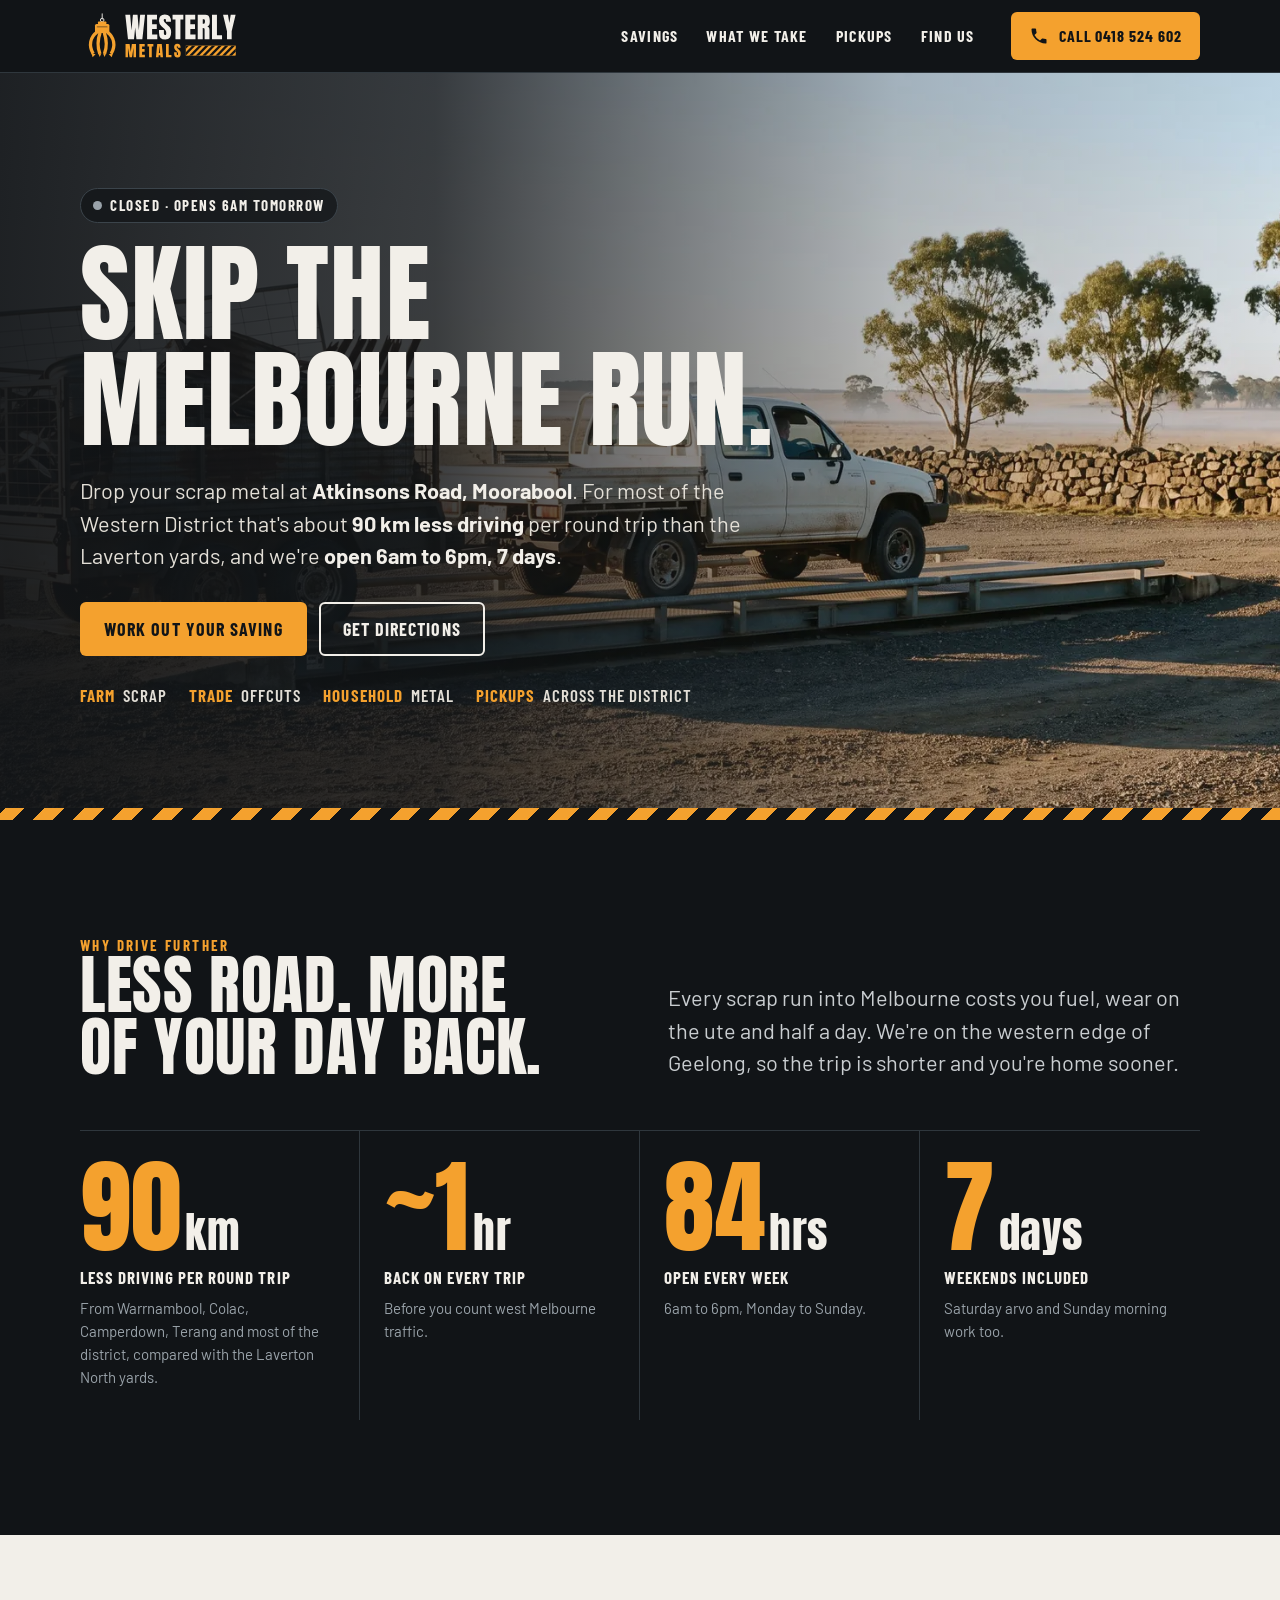
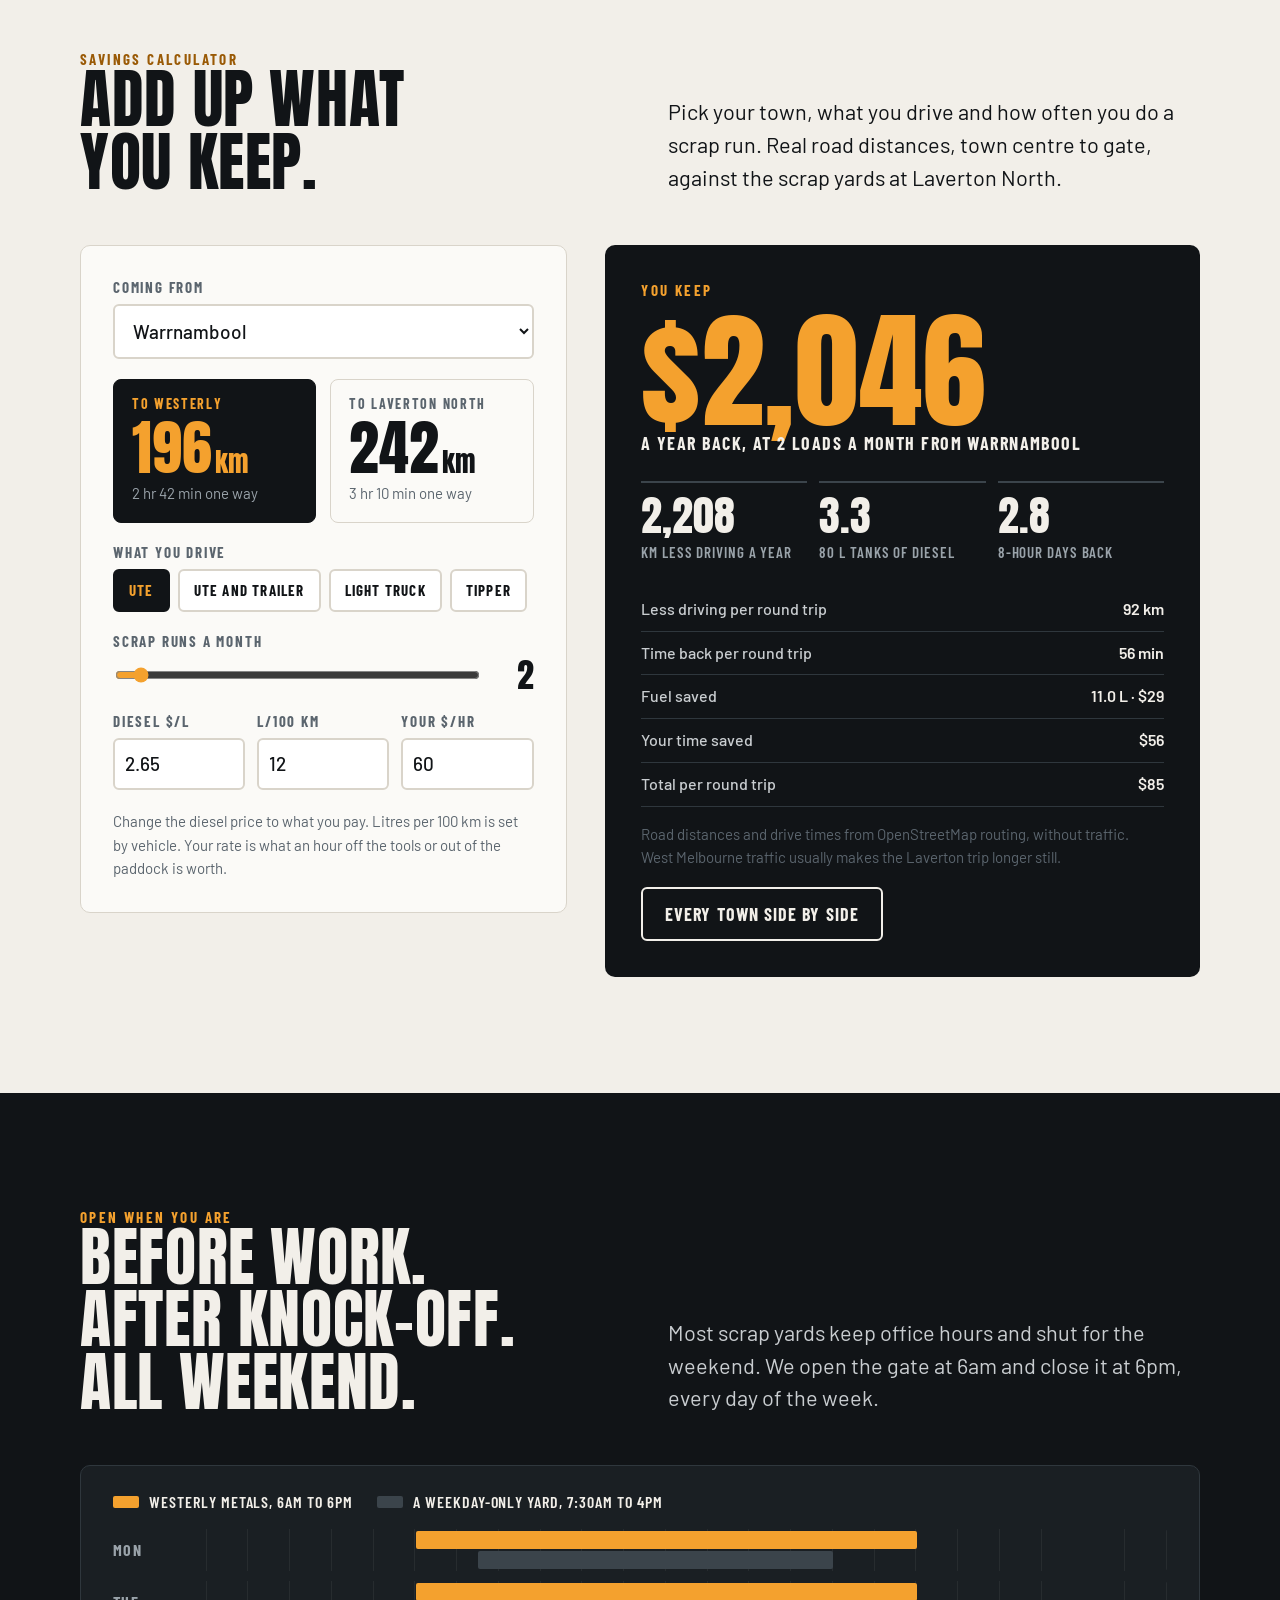
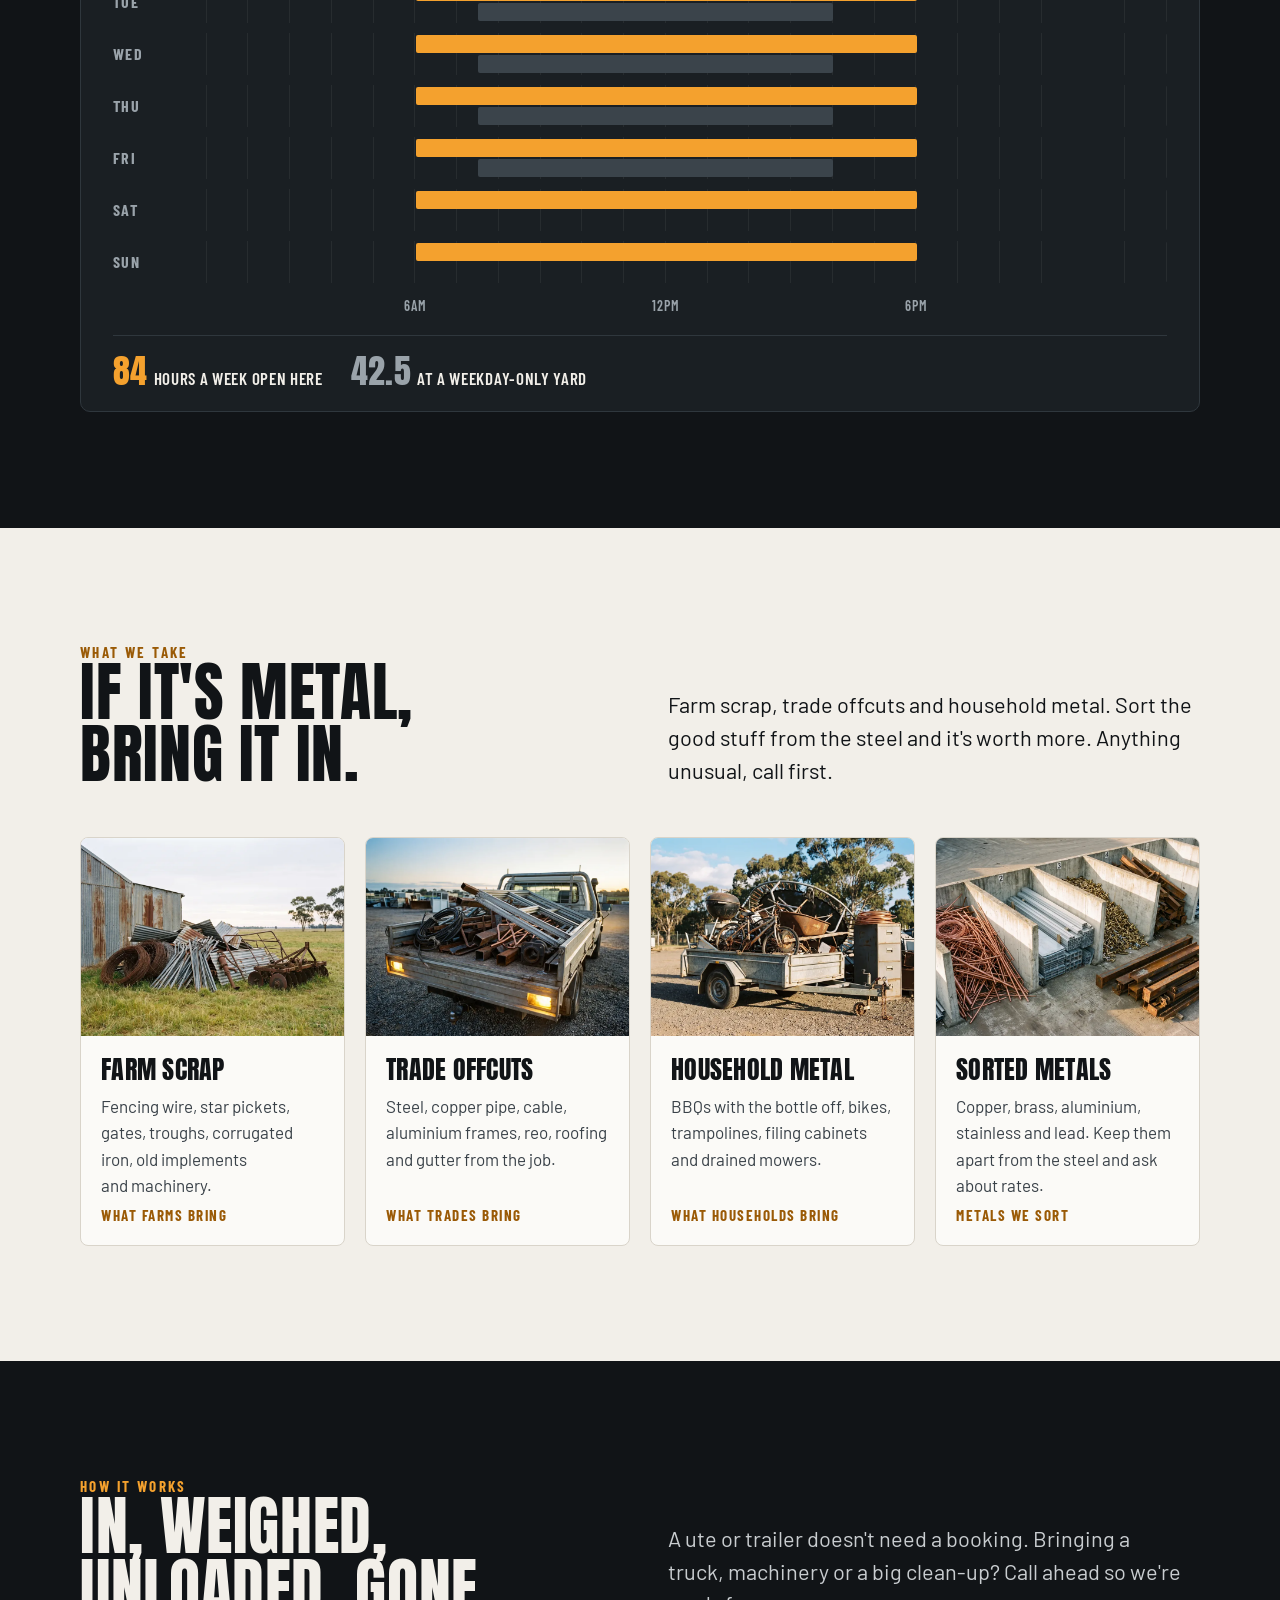
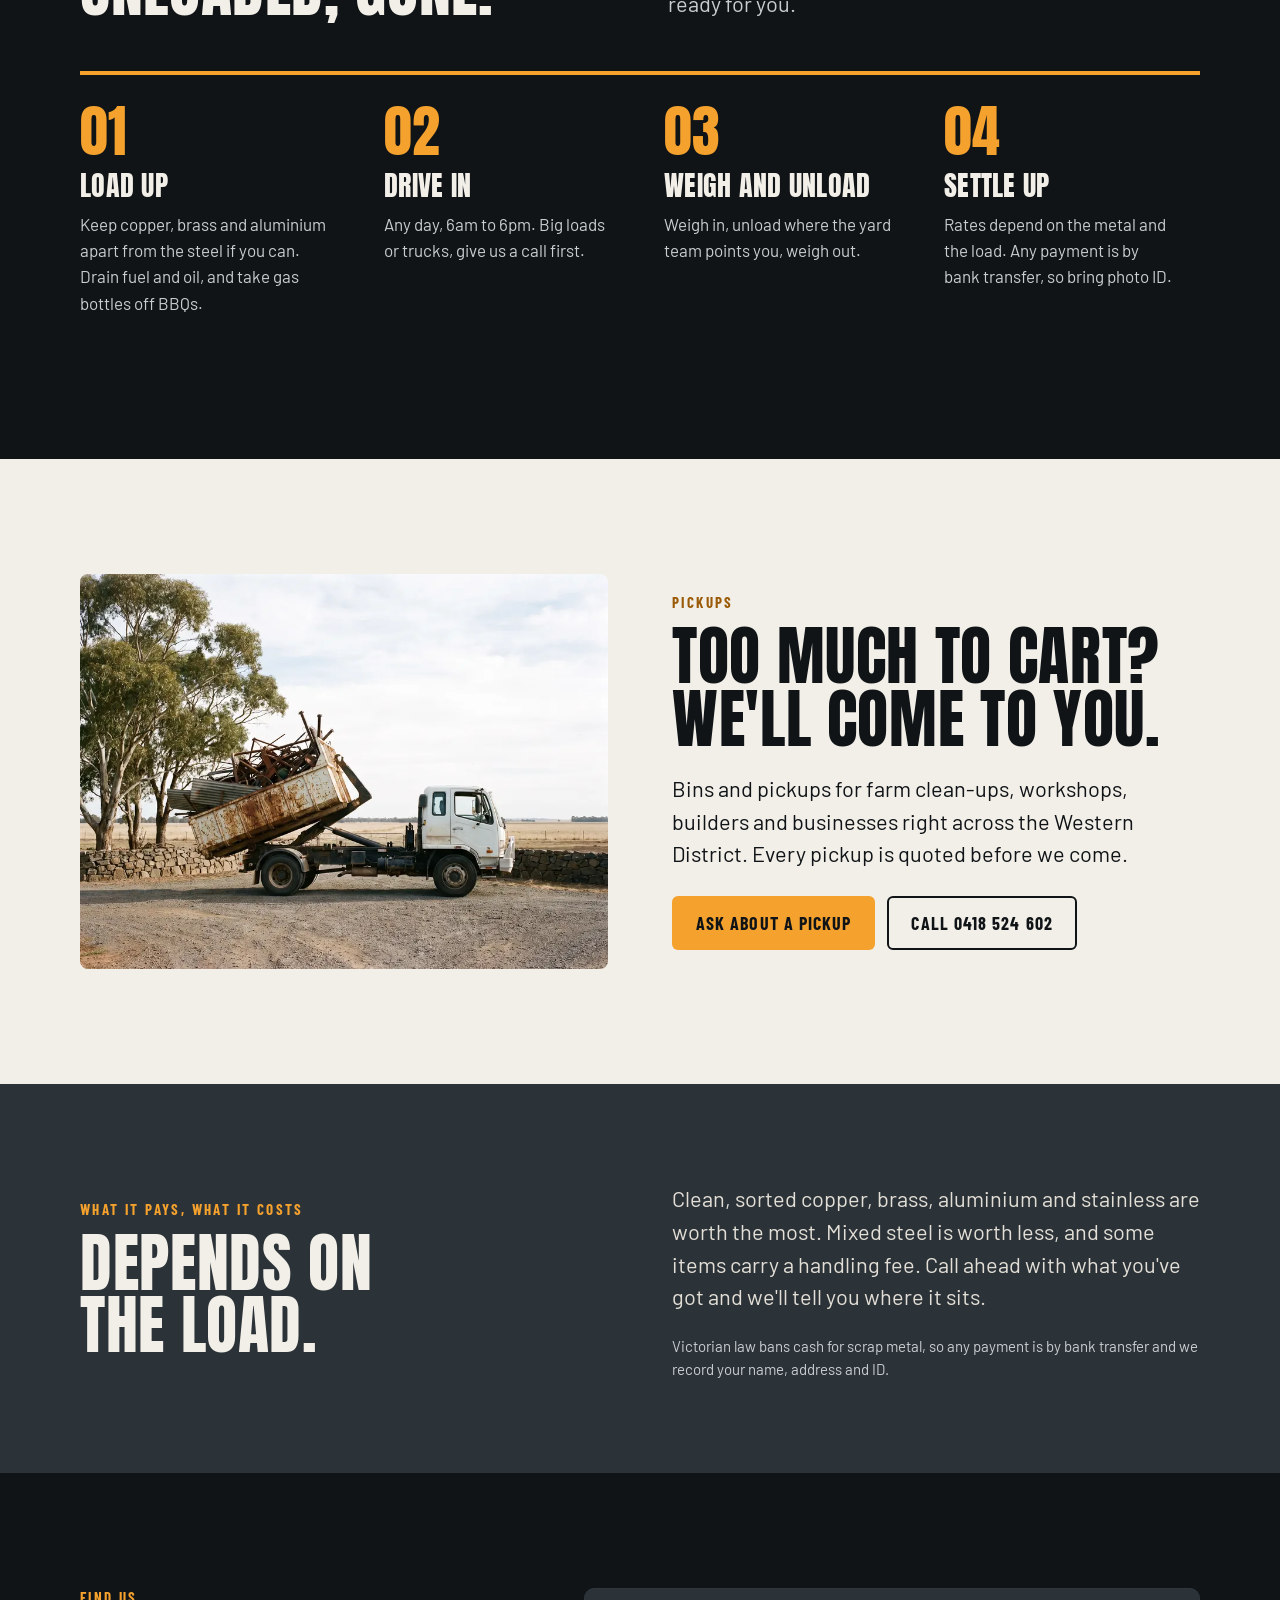
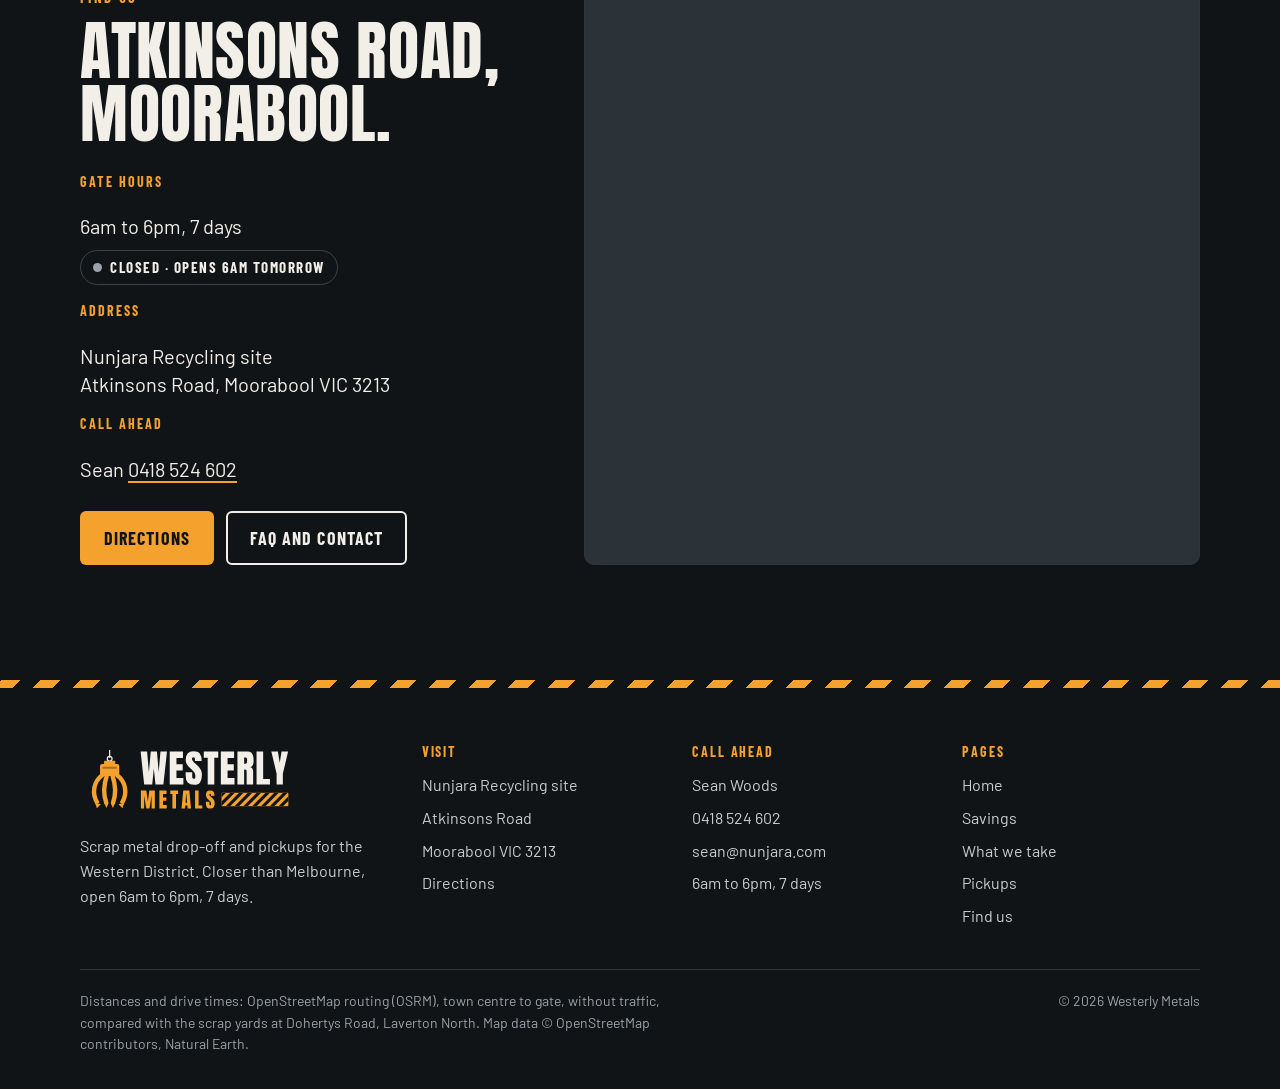
==== commit ee05c3f1: "Full savings calculator on the home page Co-Authored-By: Claude Opus 5.5 <noreply@anthropic.com> Cla" ====
--- a/index.html
+++ b/index.html
@@ -34,7 +34,7 @@
     <h1>Skip the <span class="nw">Melbourne run.</span></h1>
     <p class="lead">Drop your scrap metal at <strong>Atkinsons Road, Moorabool</strong>. For most of the Western District that's about <strong>90&nbsp;km less driving</strong> per round trip than the Laverton yards, and we're <strong>open 6am to 6pm, 7&nbsp;days</strong>.</p>
     <div class="btns">
-      <a class="btn btn-amber" href="savings.html">Work out your saving</a>
+      <a class="btn btn-amber" href="#calculator">Work out your saving</a>
       <a class="btn btn-line" href="find-us.html">Get directions</a>
     </div>
     <div class="hero-facts">
@@ -62,24 +62,66 @@
   </div>
 </section>
 
-<section class="sec">
-  <div class="wrap split wide-l stretch">
-    <div>
-      <p class="eyebrow">Your town, your saving</p>
-      <h2>How far is it from you?</h2>
-      <p class="lead">Pick your town. These are real road distances, town centre to gate, against the scrap yards at Laverton North.</p>
-      <div class="quick">
-        <label for="quick-town">Coming from</label>
-        <select id="quick-town" aria-describedby="q-save"></select>
-        <div class="compare">
-          <div class="leg us"><div class="who">To Westerly, Moorabool</div><div class="km"><span id="q-us-km">196</span><small>km</small></div><div class="t" id="q-us-t">2 hr 42 min one way</div></div>
-          <div class="leg"><div class="who">To Laverton North</div><div class="km"><span id="q-mel-km">242</span><small>km</small></div><div class="t" id="q-mel-t">3 hr 10 min one way</div></div>
-        </div>
-        <p class="saving-line" id="q-save" aria-live="polite">From Warrnambool that's <b>92&nbsp;km less driving</b> on every round trip.</p>
-      </div>
-      <p style="margin-top:20px"><a class="btn btn-ink" href="savings.html">Add up a year of trips</a></p>
-    </div>
-    <img class="fill" src="assets/img/highway.webp" srcset="assets/img/highway-sm.webp 900w, assets/img/highway.webp 2000w" sizes="(max-width:860px) 100vw, 50vw" alt="A ute and trailer of scrap on a straight country highway across the volcanic plains" loading="lazy">
+<section class="sec" id="calculator">
+  <div class="wrap">
+    <div class="sec-head">
+      <div>
+        <p class="eyebrow">Savings calculator</p>
+        <h2>Add up what you keep.</h2>
+      </div>
+      <p class="lead">Pick your town, what you drive and how often you do a scrap run. Real road distances, town centre to gate, against the scrap yards at Laverton North.</p>
+    </div>
+    <div class="calc" id="calc">
+      <div class="calc-in">
+        <div class="field"><label for="c-town">Coming from</label><select id="c-town"></select></div>
+        <div class="compare" style="margin:0">
+          <div class="leg us"><div class="who">To Westerly</div><div class="km"><span id="c-us-km">196</span><small>km</small></div><div class="t" id="c-us-t">2&nbsp;hr 42&nbsp;min one way</div></div>
+          <div class="leg"><div class="who">To Laverton North</div><div class="km"><span id="c-mel-km">242</span><small>km</small></div><div class="t" id="c-mel-t">3&nbsp;hr 10&nbsp;min one way</div></div>
+        </div>
+        <div class="field">
+          <label id="veh-l">What you drive</label>
+          <div class="seg" role="group" aria-labelledby="veh-l">
+            <button type="button" data-lp="12" aria-pressed="true">Ute</button>
+            <button type="button" data-lp="16" aria-pressed="false">Ute and trailer</button>
+            <button type="button" data-lp="20" aria-pressed="false">Light truck</button>
+            <button type="button" data-lp="32" aria-pressed="false">Tipper</button>
+          </div>
+        </div>
+        <div class="field">
+          <label for="c-loads">Scrap runs a month</label>
+          <div class="range-row"><input type="range" id="c-loads" min="1" max="20" step="1" value="2"><output id="c-loads-out" for="c-loads">2</output></div>
+        </div>
+        <div class="row3">
+          <div class="field"><label for="c-fuel">Diesel $/L</label><input type="number" id="c-fuel" value="2.65" min="0" step="0.01" inputmode="decimal"></div>
+          <div class="field"><label for="c-lp100">L/100&nbsp;km</label><input type="number" id="c-lp100" value="12" min="0" step="0.5" inputmode="decimal"></div>
+          <div class="field"><label for="c-rate">Your $/hr</label><input type="number" id="c-rate" value="60" min="0" step="5" inputmode="decimal"></div>
+        </div>
+        <p class="mini-total" aria-hidden="true">You keep <b id="o-year-mini">$2,046</b> a year</p>
+        <p class="small" style="margin:0">Change the diesel price to what you pay. Litres per 100&nbsp;km is set by vehicle. Your rate is what an hour off the tools or out of the paddock is worth.</p>
+      </div>
+      <div class="calc-out" aria-live="polite">
+        <p class="eyebrow">You keep</p>
+        <div class="yr" id="o-year">$2,046</div>
+        <div class="yr-cap" id="o-year-cap">a year back, at 2 loads a month from Warrnambool</div>
+        <div class="equiv">
+          <div><b id="o-km">2,208</b><span>km less driving a year</span></div>
+          <div><b id="o-tanks">3.3</b><span>80&nbsp;L tanks of diesel</span></div>
+          <div><b id="o-days">2.8</b><span>8-hour days back</span></div>
+        </div>
+        <table class="per-trip">
+          <caption class="sr">Saving per round trip</caption>
+          <tbody>
+            <tr><th scope="row">Less driving per round trip</th><td id="t-km">92 km</td></tr>
+            <tr><th scope="row">Time back per round trip</th><td id="t-time">56 min</td></tr>
+            <tr><th scope="row">Fuel saved</th><td id="t-fuel">11.0 L</td></tr>
+            <tr><th scope="row">Your time saved</th><td id="t-timev">$56</td></tr>
+            <tr><th scope="row">Total per round trip</th><td id="t-total">$85</td></tr>
+          </tbody>
+        </table>
+        <p class="small">Road distances and drive times from OpenStreetMap routing, without traffic. West Melbourne traffic usually makes the Laverton trip longer still.</p>
+        <p style="margin:18px 0 0"><a class="btn btn-line" href="savings.html#towns">Every town side by side</a></p>
+      </div>
+    </div>
   </div>
 </section>
 
--- a/assets/css/main.css
+++ b/assets/css/main.css
@@ -213,6 +213,9 @@
 .field .hint{font-size:14px;color:var(--muted);margin-top:6px}
 .row2{display:grid;grid-template-columns:minmax(0,1fr) minmax(0,1fr);gap:16px}
 @media (max-width:420px){.row2{grid-template-columns:minmax(0,1fr)}}
+.row3{display:grid;grid-template-columns:repeat(3,minmax(0,1fr));gap:12px}
+.row3 .field label{white-space:nowrap}
+.row3 input{padding:12px 10px}
 .seg{display:flex;flex-wrap:wrap;gap:8px}
 .seg button{font:700 15px/1 var(--cond);letter-spacing:.08em;text-transform:uppercase;padding:12px 14px;border-radius:var(--r);border:2px solid var(--line);background:#fff;color:var(--ink);cursor:pointer}
 .seg button[aria-pressed=true]{background:var(--ink);color:var(--amber);border-color:var(--ink)}
@@ -233,6 +236,9 @@
 .per-trip td{text-align:right;font-weight:600}
 .per-trip th{font-weight:500;color:#C9CDD0}
 .calc-out .small{margin-top:16px}
+.mini-total{display:none;margin:0;font:700 20px/1.2 var(--cond);letter-spacing:.04em;text-transform:uppercase;background:var(--ink);color:var(--bone);border-radius:8px;padding:14px 16px}
+.mini-total b{color:var(--amber);font:400 30px/1 var(--display);margin:0 4px}
+@media (max-width:900px){.calc-out{order:-1;position:static}.mini-total{display:block}}
 
 /* towns table */
 .tbl-wrap{overflow-x:auto;border:1px solid var(--line);border-radius:10px;background:var(--paper)}
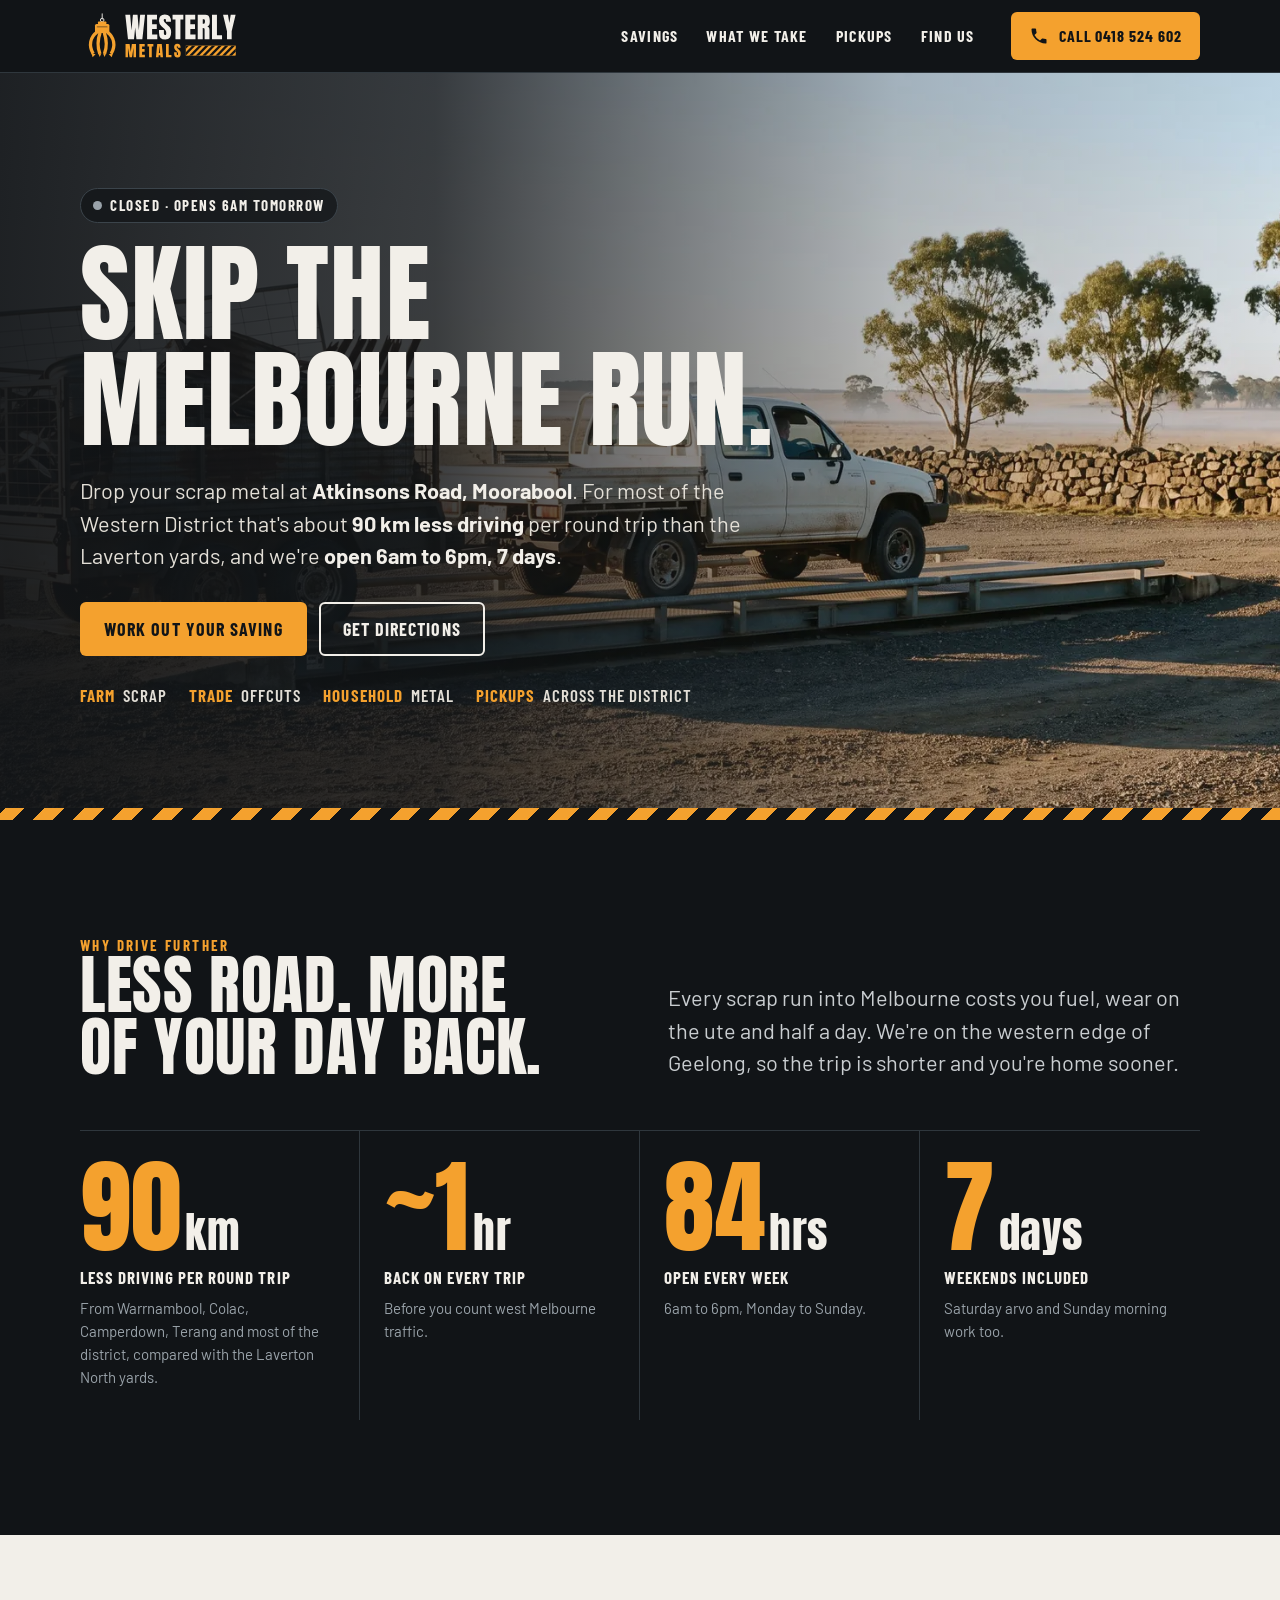
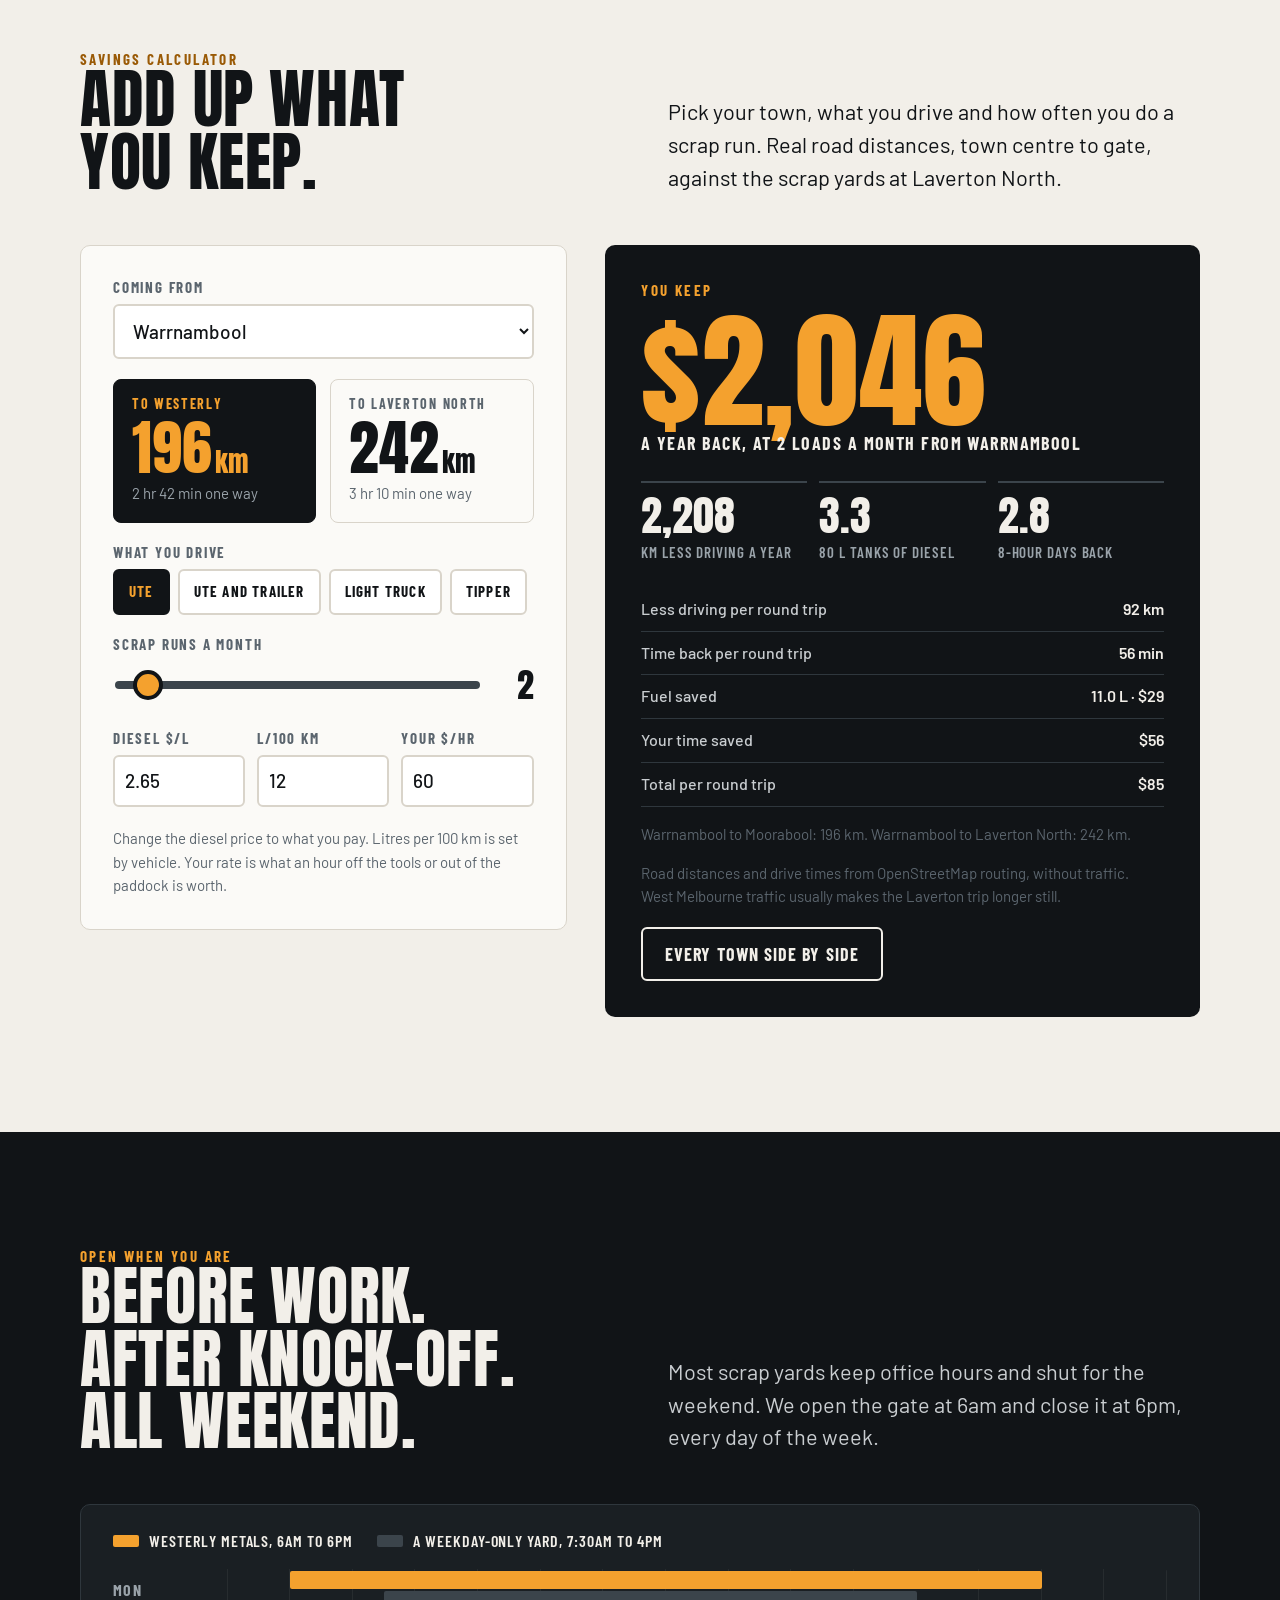
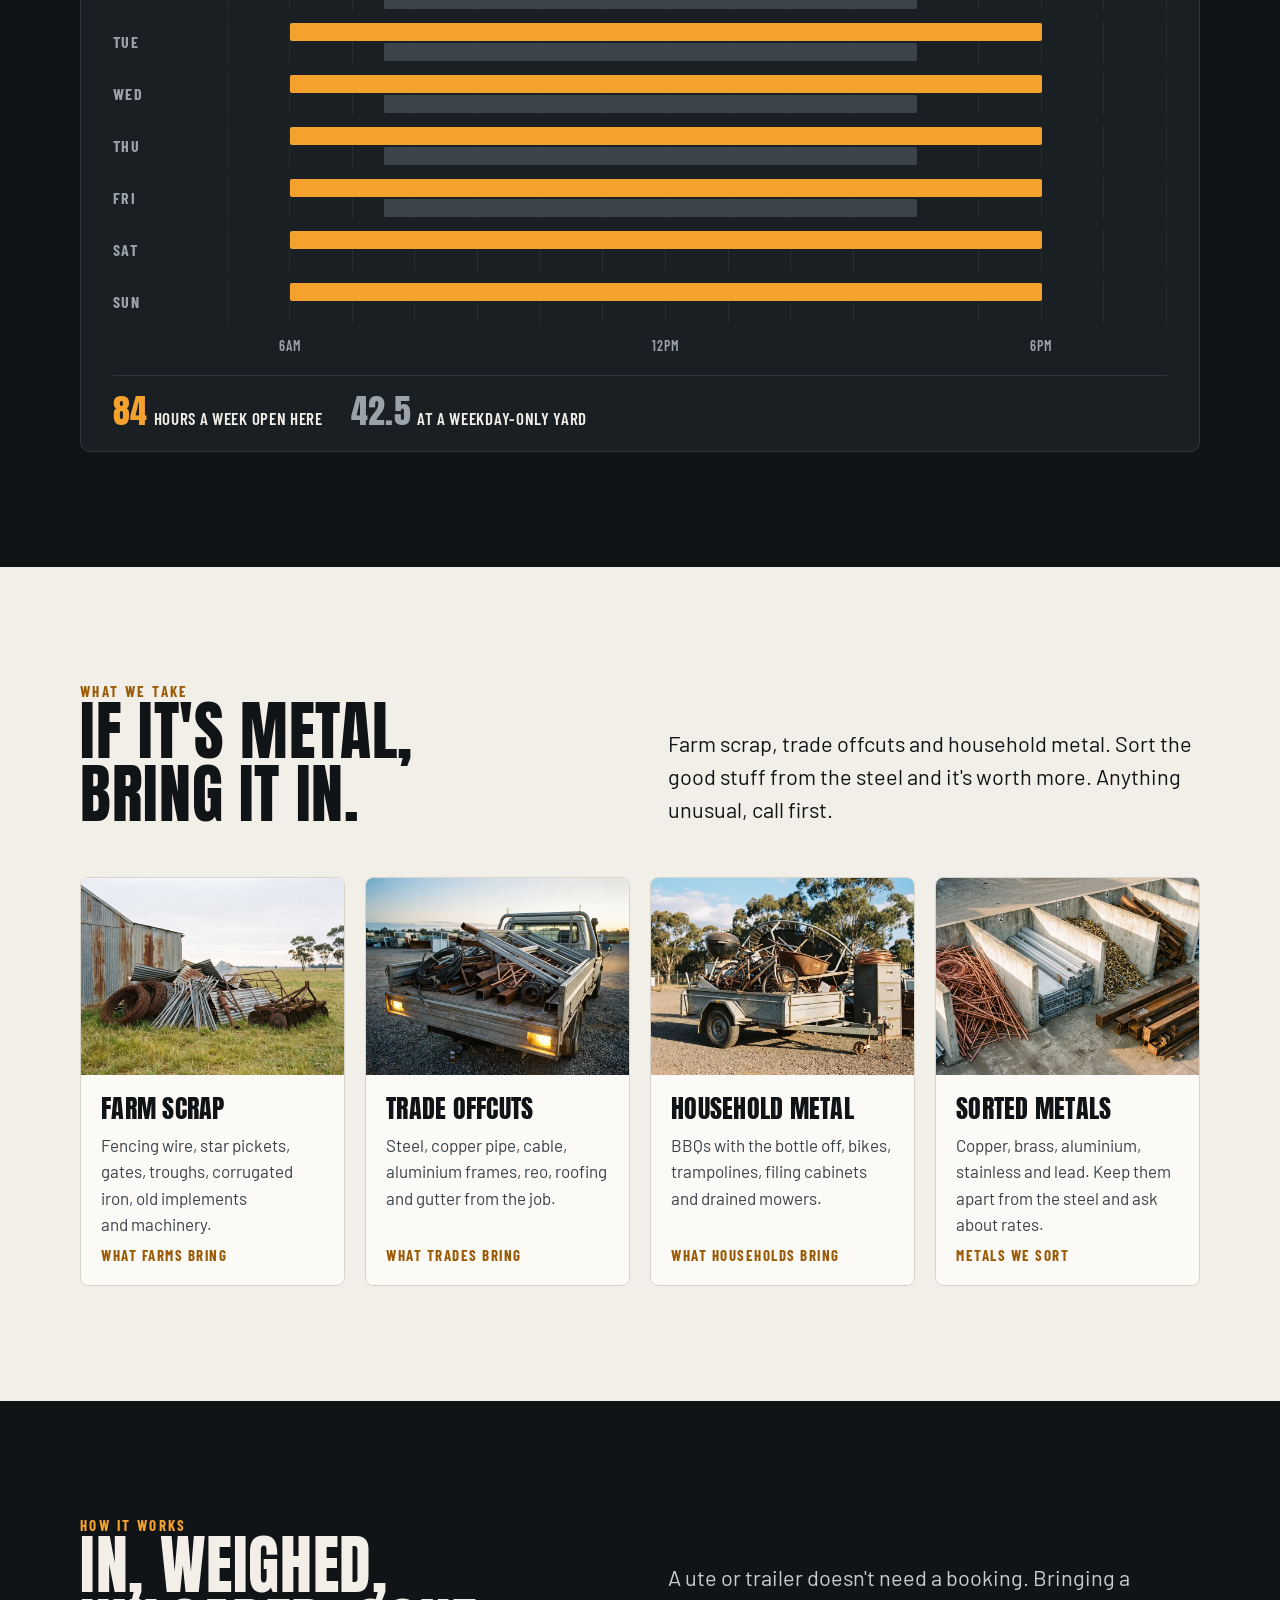
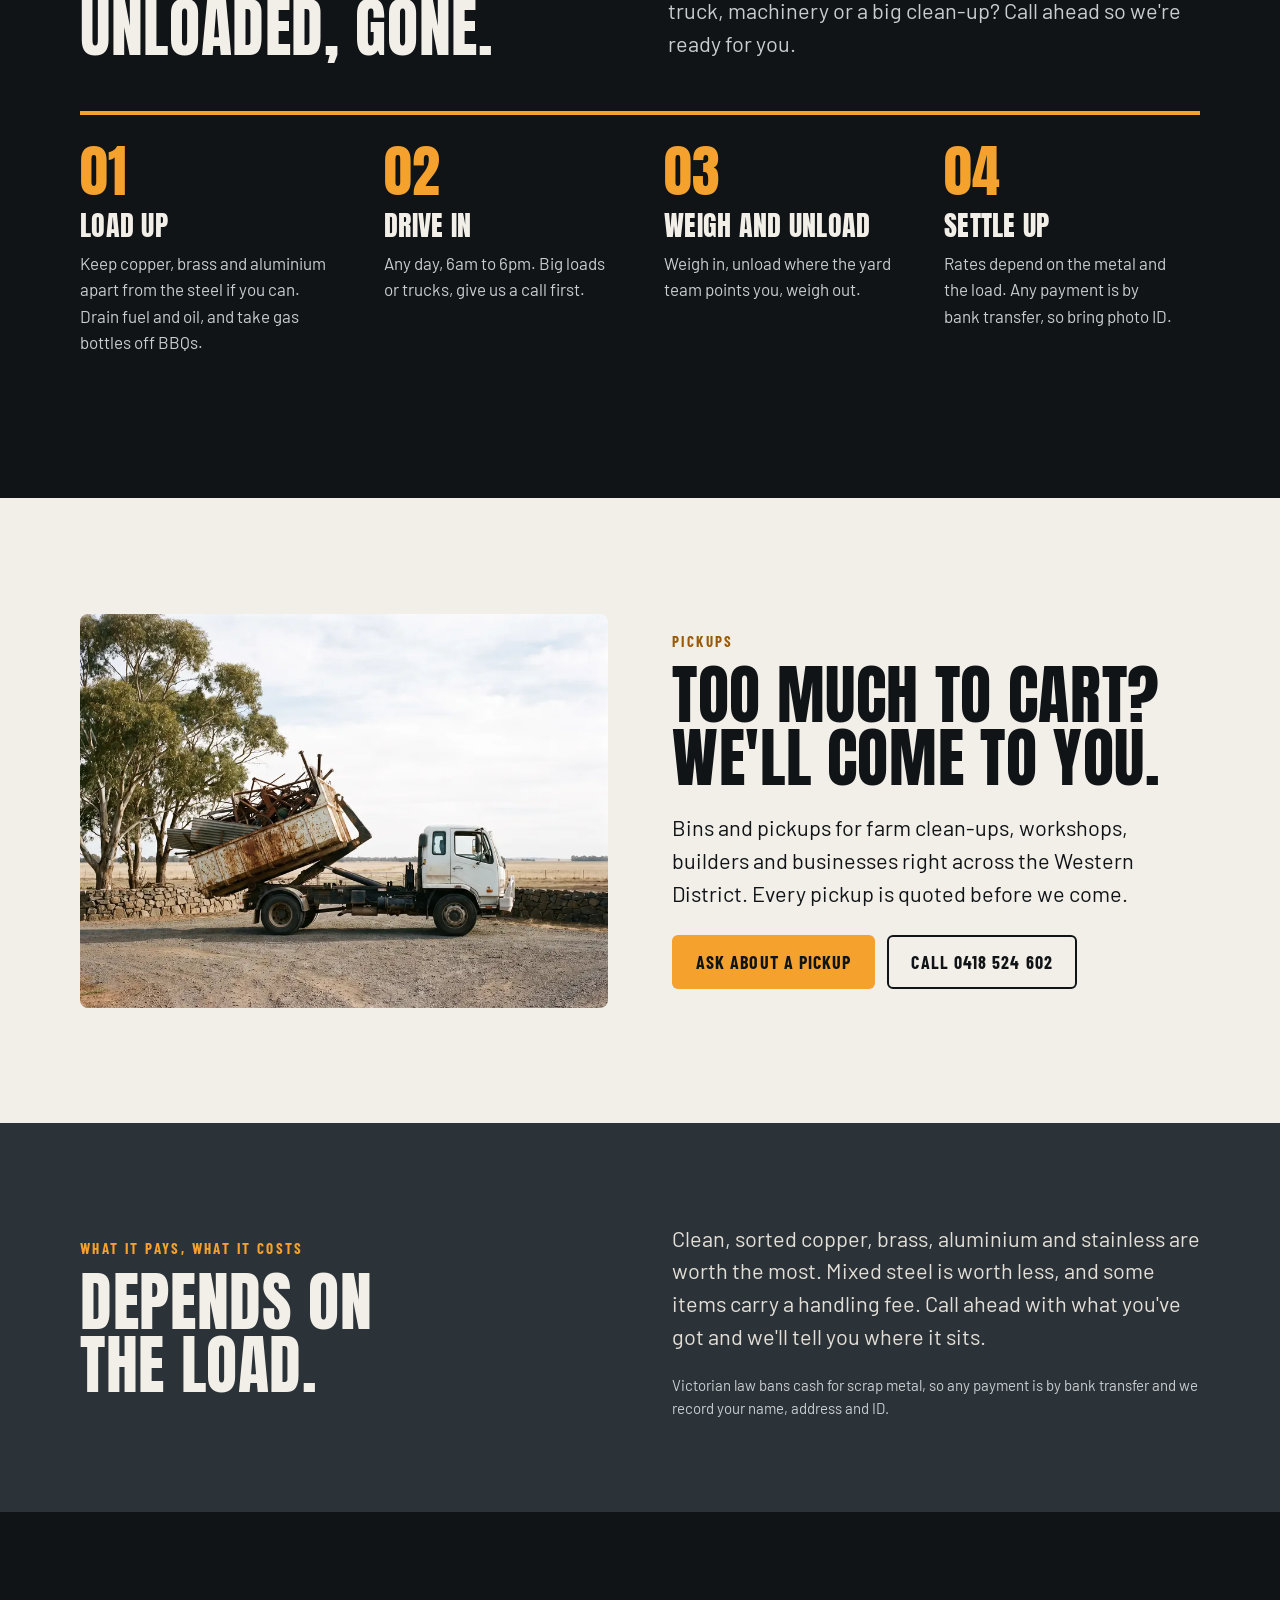
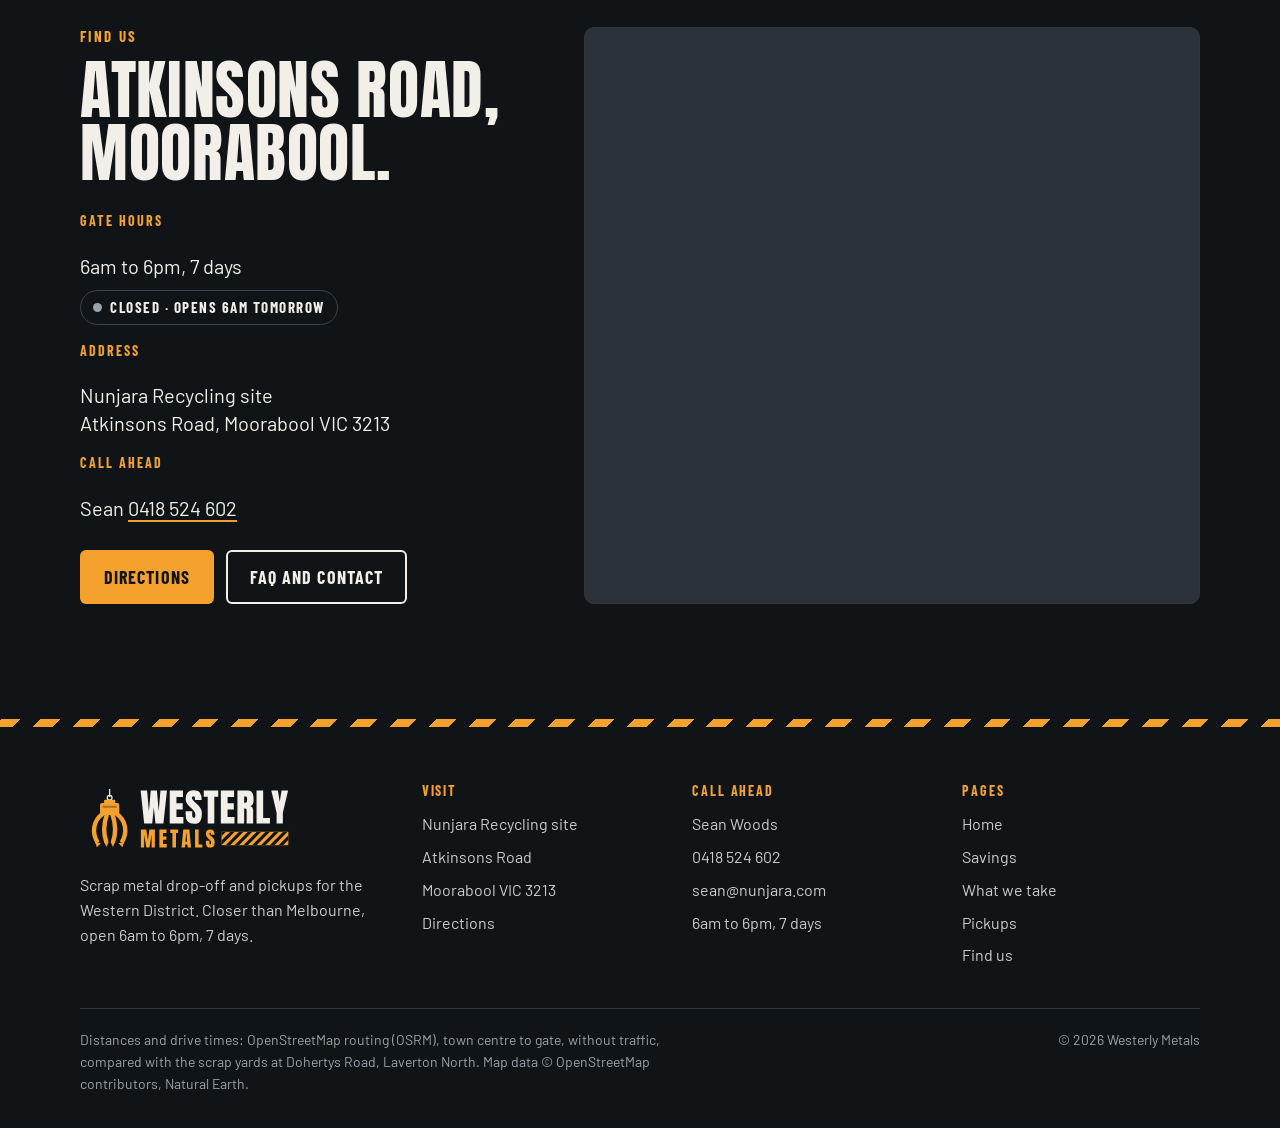
==== commit e2b6a24b: "Mobile pass: phone menu, compact cards and steps, 2x2 stats, calculator layout, phone map, fitted to" ====
--- a/index.html
+++ b/index.html
@@ -22,7 +22,7 @@
 <a class="sr" href="#main">Skip to content</a>
 <header class="top"><div class="wrap">
   <a class="brand" href="./" aria-label="Westerly Metals home"><img src="assets/brand/logo-dark.svg" alt="Westerly Metals" width="234" height="60"></a>
-  <nav class="nav" id="nav" aria-label="Main"><a href="savings.html">Savings</a><a href="what-we-take.html">What we take</a><a href="pickups.html">Pickups</a><a href="find-us.html">Find us</a></nav>
+  <nav class="nav" id="nav" aria-label="Main"><a class="m-only" href="./" aria-current=page>Home</a><a href="savings.html">Savings</a><a href="what-we-take.html">What we take</a><a href="pickups.html">Pickups</a><a href="find-us.html">Find us</a><div class="nav-extra"><a class="btn btn-amber" href="tel:0418524602"><svg viewBox="0 0 24 24" aria-hidden="true"><path fill="currentColor" d="M6.6 10.8a15.1 15.1 0 0 0 6.6 6.6l2.2-2.2a1 1 0 0 1 1-.25 11.4 11.4 0 0 0 3.6.57 1 1 0 0 1 1 1V20a1 1 0 0 1-1 1A17 17 0 0 1 3 4a1 1 0 0 1 1-1h3.5a1 1 0 0 1 1 1c0 1.25.2 2.45.57 3.6a1 1 0 0 1-.25 1z"/></svg>Call Sean 0418 524 602</a><span class="status" data-status><i></i><span>Open 6am to 6pm, 7 days</span></span><p>Atkinsons Road, Moorabool</p></div></nav>
   <button class="menu-btn" type="button" aria-expanded="false" aria-controls="nav">Menu</button>
   <div class="top-call"><a class="btn btn-amber" href="tel:0418524602"><svg viewBox="0 0 24 24" aria-hidden="true"><path fill="currentColor" d="M6.6 10.8a15.1 15.1 0 0 0 6.6 6.6l2.2-2.2a1 1 0 0 1 1-.25 11.4 11.4 0 0 0 3.6.57 1 1 0 0 1 1 1V20a1 1 0 0 1-1 1A17 17 0 0 1 3 4a1 1 0 0 1 1-1h3.5a1 1 0 0 1 1 1c0 1.25.2 2.45.57 3.6a1 1 0 0 1-.25 1z"/></svg><span>Call<span class="long"> 0418 524 602</span></span></a></div>
 </div></header>
@@ -59,6 +59,7 @@
       <div class="stat"><div class="num">84<small>hrs</small></div><div class="cap">Open every week</div><div class="note">6am to 6pm, Monday to Sunday.</div></div>
       <div class="stat"><div class="num">7<small>days</small></div><div class="cap">Weekends included</div><div class="note">Saturday arvo and Sunday morning work too.</div></div>
     </div>
+    <p class="stats-foot">90&nbsp;km and about an hour per round trip compared with the Laverton North yards, from Warrnambool, Colac, Camperdown, Terang and most of the district. Times before traffic.</p>
   </div>
 </section>
 
@@ -118,6 +119,7 @@
             <tr><th scope="row">Total per round trip</th><td id="t-total">$85</td></tr>
           </tbody>
         </table>
+        <p class="small" id="o-route"></p>
         <p class="small">Road distances and drive times from OpenStreetMap routing, without traffic. West Melbourne traffic usually makes the Laverton trip longer still.</p>
         <p style="margin:18px 0 0"><a class="btn btn-line" href="savings.html#towns">Every town side by side</a></p>
       </div>
@@ -134,7 +136,7 @@
       </div>
       <p class="lead" style="color:#C9CDD0">Most scrap yards keep office hours and shut for the weekend. We open the gate at 6am and close it at 6pm, every day of the week.</p>
     </div>
-    <figure class="hours" style="margin:0"><figcaption class="hours-legend"><span><i class="k-us"></i>Westerly Metals, 6am to 6pm</span><span><i class="k-them"></i>A weekday-only yard, 7:30am to 4pm</span></figcaption><div class="hgrid"><div class="hday">Mon</div><div class="htrack" role="presentation"><span class="hbar us" style="left:25.000%;width:50.000%"></span><span class="hbar them" style="left:31.250%;width:35.417%"></span></div><div class="hday">Tue</div><div class="htrack" role="presentation"><span class="hbar us" style="left:25.000%;width:50.000%"></span><span class="hbar them" style="left:31.250%;width:35.417%"></span></div><div class="hday">Wed</div><div class="htrack" role="presentation"><span class="hbar us" style="left:25.000%;width:50.000%"></span><span class="hbar them" style="left:31.250%;width:35.417%"></span></div><div class="hday">Thu</div><div class="htrack" role="presentation"><span class="hbar us" style="left:25.000%;width:50.000%"></span><span class="hbar them" style="left:31.250%;width:35.417%"></span></div><div class="hday">Fri</div><div class="htrack" role="presentation"><span class="hbar us" style="left:25.000%;width:50.000%"></span><span class="hbar them" style="left:31.250%;width:35.417%"></span></div><div class="hday">Sat</div><div class="htrack" role="presentation"><span class="hbar us" style="left:25.000%;width:50.000%"></span></div><div class="hday">Sun</div><div class="htrack" role="presentation"><span class="hbar us" style="left:25.000%;width:50.000%"></span></div><div class="haxis" aria-hidden="true"><span style="left:25.000%">6am</span><span style="left:50.000%">12pm</span><span style="left:75.000%">6pm</span></div></div><div class="hours-sum"><span><b>84</b>hours a week open here</span><span class="them"><b>42.5</b>at a weekday-only yard</span></div></figure>
+    <figure class="hours" style="margin:0"><figcaption class="hours-legend"><span><i class="k-us"></i>Westerly Metals, 6am to 6pm</span><span><i class="k-them"></i>A weekday-only yard, 7:30am to 4pm</span></figcaption><div class="hgrid"><div class="hday">Mon</div><div class="htrack" role="presentation"><span class="hbar us" style="left:12.500%;width:75.000%"></span><span class="hbar them" style="left:21.875%;width:53.125%"></span></div><div class="hday">Tue</div><div class="htrack" role="presentation"><span class="hbar us" style="left:12.500%;width:75.000%"></span><span class="hbar them" style="left:21.875%;width:53.125%"></span></div><div class="hday">Wed</div><div class="htrack" role="presentation"><span class="hbar us" style="left:12.500%;width:75.000%"></span><span class="hbar them" style="left:21.875%;width:53.125%"></span></div><div class="hday">Thu</div><div class="htrack" role="presentation"><span class="hbar us" style="left:12.500%;width:75.000%"></span><span class="hbar them" style="left:21.875%;width:53.125%"></span></div><div class="hday">Fri</div><div class="htrack" role="presentation"><span class="hbar us" style="left:12.500%;width:75.000%"></span><span class="hbar them" style="left:21.875%;width:53.125%"></span></div><div class="hday">Sat</div><div class="htrack" role="presentation"><span class="hbar us" style="left:12.500%;width:75.000%"></span></div><div class="hday">Sun</div><div class="htrack" role="presentation"><span class="hbar us" style="left:12.500%;width:75.000%"></span></div><div class="haxis" aria-hidden="true"><span style="left:12.500%">6am</span><span style="left:50.000%">12pm</span><span style="left:87.500%">6pm</span></div></div><div class="hours-sum"><span><b>84</b>hours a week open here</span><span class="them"><b>42.5</b>at a weekday-only yard</span></div></figure>
   </div>
 </section>
 
@@ -213,11 +215,11 @@
         <dt>Call ahead</dt><dd>Sean <a href="tel:0418524602">0418&nbsp;524&nbsp;602</a></dd>
       </dl>
       <div class="btns" style="margin-top:28px">
-        <a class="btn btn-amber" href="https://www.google.com/maps/dir/?api=1&destination=Atkinsons+Road%2C+Moorabool+VIC+3213" target="_blank" rel="noopener">Directions</a>
+        <a class="btn btn-amber dir-btn" href="https://www.google.com/maps/dir/?api=1&destination=Atkinsons+Road%2C+Moorabool+VIC+3213" target="_blank" rel="noopener">Directions</a>
         <a class="btn btn-line" href="find-us.html">FAQ and contact</a>
       </div>
     </div>
-    <div class="map"><iframe title="Map: Atkinsons Road, Moorabool" loading="lazy" referrerpolicy="no-referrer" src="https://www.openstreetmap.org/export/embed.html?bbox=144.205%2C-38.062%2C144.31%2C-38.002&amp;layer=mapnik&amp;marker=-38.0322%2C144.2577"></iframe></div>
+    <div class="map"><iframe title="Map: Atkinsons Road, Moorabool" loading="lazy" referrerpolicy="no-referrer" src="https://www.openstreetmap.org/export/embed.html?bbox=144.205%2C-38.062%2C144.31%2C-38.002&amp;layer=mapnik&amp;marker=-38.0322%2C144.2577"></iframe><a class="map-open btn btn-amber" href="https://www.google.com/maps/dir/?api=1&destination=Atkinsons+Road%2C+Moorabool+VIC+3213" target="_blank" rel="noopener">Open in Google Maps</a></div>
   </div>
 </section>
 </main>
@@ -225,7 +227,7 @@
 <footer class="foot"><div class="wrap">
   <div class="foot-grid">
     <div><img src="assets/brand/logo-dark.svg" alt="Westerly Metals" width="234" height="60"><p style="margin:0;max-width:34ch">Scrap metal drop-off and pickups for the Western District. Closer than Melbourne, open 6am to 6pm, 7&nbsp;days.</p></div>
-    <div><h4>Visit</h4><ul><li>Nunjara Recycling site</li><li>Atkinsons Road</li><li>Moorabool VIC&nbsp;3213</li><li><a href="https://www.google.com/maps/dir/?api=1&destination=Atkinsons+Road%2C+Moorabool+VIC+3213" target="_blank" rel="noopener">Directions</a></li></ul></div>
+    <div><h4>Visit</h4><ul><li class="nw">Nunjara Recycling site</li><li>Atkinsons Road</li><li>Moorabool VIC&nbsp;3213</li><li><a href="https://www.google.com/maps/dir/?api=1&destination=Atkinsons+Road%2C+Moorabool+VIC+3213" target="_blank" rel="noopener">Directions</a></li></ul></div>
     <div><h4>Call ahead</h4><ul><li>Sean Woods</li><li><a href="tel:0418524602">0418 524 602</a></li><li><a href="mailto:sean@nunjara.com">sean@nunjara.com</a></li><li>6am to 6pm, 7&nbsp;days</li></ul></div>
     <div><h4>Pages</h4><ul><li><a href="./">Home</a></li><li><a href="savings.html">Savings</a></li><li><a href="what-we-take.html">What we take</a></li><li><a href="pickups.html">Pickups</a></li><li><a href="find-us.html">Find us</a></li></ul></div>
   </div>
--- a/assets/css/main.css
+++ b/assets/css/main.css
@@ -37,7 +37,8 @@
 .sr{position:absolute;width:1px;height:1px;overflow:hidden;clip:rect(0 0 0 0);white-space:nowrap}
 
 h1,h2,h3{font-family:var(--display);font-weight:400;text-transform:uppercase;letter-spacing:.01em;line-height:.98;margin:0}
-h1{font-size:clamp(46px,8.4vw,112px);max-width:14ch}
+h1{font-size:clamp(40px,8.4vw,112px);max-width:14ch}
+[id]{scroll-margin-top:88px}
 h2.h-wide{max-width:24ch}
 h2{font-size:clamp(34px,5vw,64px);max-width:18ch}
 h3{font-size:clamp(24px,2.4vw,30px);line-height:1.05}
@@ -142,7 +143,7 @@
 .k-us{background:var(--amber)} .k-them{background:var(--steel-2)}
 .hgrid{display:grid;grid-template-columns:52px minmax(0,1fr);row-gap:10px;align-items:center}
 .hday{font:700 16px/1 var(--cond);letter-spacing:.08em;text-transform:uppercase;color:var(--mist)}
-.htrack{position:relative;height:42px;background:repeating-linear-gradient(90deg,transparent 0 calc(100%/24 - 1px),rgba(255,255,255,.06) calc(100%/24 - 1px) calc(100%/24));border-radius:3px}
+.htrack{position:relative;height:42px;background:repeating-linear-gradient(90deg,transparent 0 calc(100%/16 - 1px),rgba(255,255,255,.06) calc(100%/16 - 1px) calc(100%/16));border-radius:3px}
 .hbar{position:absolute;height:18px;border-radius:2px}
 .hbar.us{top:2px;background:var(--amber)}
 .hbar.them{bottom:2px;background:var(--steel-2)}
@@ -339,5 +340,166 @@
 @media (max-width:640px){
   .callbar{display:grid;grid-template-columns:1fr 1fr;position:fixed;left:0;right:0;bottom:0;z-index:60;background:var(--ink);border-top:1px solid var(--line-dark);padding:10px 12px calc(10px + env(safe-area-inset-bottom));gap:10px}
   .callbar .btn{justify-content:center;padding:14px 10px;font-size:16px}
-  body{padding-bottom:76px}
-}
+  .foot{padding-bottom:calc(34px + 76px + env(safe-area-inset-bottom))}
+}
+
+/* ---------- defaults for parts that only show on phones ---------- */
+.m-only,.nav-extra,.map-mob,.tbl .sh,.towns .sh,.stats-foot{display:none}
+.map{position:relative}
+.map-open{display:none}
+.nav-backdrop{display:none}
+input[type=range]{-webkit-appearance:none;appearance:none;height:44px;background:transparent;cursor:pointer}
+input[type=range]::-webkit-slider-runnable-track{height:8px;border-radius:4px;background:var(--steel-2)}
+input[type=range]::-moz-range-track{height:8px;border-radius:4px;background:var(--steel-2)}
+input[type=range]::-webkit-slider-thumb{-webkit-appearance:none;width:30px;height:30px;border-radius:50%;background:var(--amber);border:4px solid var(--ink);margin-top:-11px}
+input[type=range]::-moz-range-thumb{width:22px;height:22px;border-radius:50%;background:var(--amber);border:4px solid var(--ink)}
+.seg button{min-height:46px}
+.brand{min-height:48px}
+.menu-btn{min-height:44px;min-width:76px}
+
+/* ---------- menu (tablet and phone) ---------- */
+@media (max-width:1060px){
+  .nav.open{position:fixed;top:72px;left:0;right:0;bottom:0;overflow:auto;z-index:56;padding:6px var(--gut) 28px;border-bottom:0}
+  .nav.open a:not(.btn){display:flex;justify-content:space-between;align-items:center;font-size:22px;padding:17px 4px;border-bottom:1px solid var(--line-dark);border-radius:0}
+  .nav.open a:not(.btn)::after{content:"\203A";font:400 30px/1 var(--body);color:var(--amber)}
+  .nav.open a[aria-current=page]{background:transparent;color:var(--amber)}
+  .nav.open .m-only{display:flex}
+  .nav.open .nav-extra{display:grid;gap:14px;padding-top:22px;justify-items:start}
+  .nav-extra .btn{width:100%;justify-content:center}
+  .nav-extra p{margin:0;color:var(--mist);font-size:16px}
+  body.menu-open{overflow:hidden}
+}
+
+/* ---------- phones ---------- */
+@media (max-width:640px){
+  .top .wrap{min-height:64px;gap:12px}
+  .top-call{display:none}
+  .nav.open{top:64px}
+  .sec{padding:52px 0}
+  .sec.tight{padding:44px 0}
+  .sec-head{margin-bottom:26px;gap:14px}
+  h2{font-size:clamp(32px,9vw,44px)}
+  .lead{font-size:18px}
+  .eyebrow{font-size:14px;margin-bottom:10px}
+
+  /* hero */
+  .hero .wrap{padding-bottom:40px}
+  .hero h1{margin:14px 0 16px}
+  .phead h1{font-size:clamp(38px,11.5vw,56px)}
+  .hero .btns .btn{flex:1 1 auto;justify-content:center}
+  .hero-facts{font-size:15px;gap:6px 16px}
+
+  /* stats: 2 x 2, notes folded into one footnote */
+  .stats{grid-template-columns:repeat(2,minmax(0,1fr))}
+  .stat,.stat + .stat{padding:20px 12px 18px 0;border-right:0;border-top:1px solid var(--line-dark)}
+  .stat:nth-child(even){padding-left:14px;border-left:1px solid var(--line-dark)}
+  .stat .num{font-size:clamp(48px,15vw,64px)}
+  .stat .cap{font-size:15px;margin-top:8px}
+  .stat .note{display:none}
+  .stats-foot{display:block;margin:14px 0 0;font-size:14px;color:var(--mist)}
+
+  /* hours chart */
+  .hours{padding:18px 14px 16px}
+  .hours-legend{font-size:14px;gap:8px 16px;margin-bottom:14px}
+  .hgrid{grid-template-columns:40px minmax(0,1fr);row-gap:8px}
+  .hday{font-size:14px}
+  .htrack{height:34px}
+  .hbar{height:14px}
+  .hours-sum{font-size:15px;gap:6px 20px}
+  .hours-sum b{font-size:28px}
+
+  /* cards: photo left, words right */
+  .cards,.cards.three{grid-template-columns:minmax(0,1fr);gap:12px}
+  .card{flex-direction:row;align-items:stretch}
+  .card img{width:112px;flex:none;aspect-ratio:auto;height:auto;min-height:100%;object-fit:cover}
+  .card .body{padding:14px 14px 14px;gap:6px}
+  .card h3{font-size:22px}
+  .card p{font-size:15px;line-height:1.45}
+  .card .more{font-size:14px}
+
+  /* steps: number beside the heading */
+  .steps{grid-template-columns:minmax(0,1fr);gap:0}
+  .step,.step + .step{padding:16px 0 18px;border-top-width:3px;display:grid;grid-template-columns:52px minmax(0,1fr);column-gap:8px}
+  .step .n{font-size:36px;margin:0;grid-row:span 2}
+  .step.plain{display:block}
+  .step h3{font-size:24px;margin-bottom:6px;align-self:center}
+  .step p{font-size:16px;grid-column:2}
+
+  /* calculator */
+  .compare{grid-template-columns:repeat(2,minmax(0,1fr));gap:10px}
+  .leg{padding:12px 12px 12px}
+  .leg .who{font-size:14px;letter-spacing:.05em}
+  .leg .km{font-size:clamp(32px,10vw,44px)}
+  .leg .t{font-size:14px}
+  .seg{display:grid;grid-template-columns:repeat(2,minmax(0,1fr))}
+  .seg button{padding:12px 8px}
+  .calc-in{padding:18px 16px;gap:18px}
+  .calc-out{padding:22px 18px}
+  .yr{font-size:clamp(60px,19vw,84px)}
+  .yr-cap{font-size:15px}
+  .equiv{grid-template-columns:repeat(3,minmax(0,1fr));gap:10px;margin:20px 0}
+  .equiv b{font-size:clamp(24px,7.4vw,32px)}
+  .equiv span{font-size:14px;letter-spacing:.03em}
+  .per-trip{font-size:15px}
+  .calc-out .btn{width:100%;justify-content:center}
+
+  /* metals: two up, compact */
+  .metals{grid-template-columns:repeat(2,minmax(0,1fr));gap:10px}
+  .metal{padding:14px}
+  .metal h3{font-size:21px}
+  .metal p{font-size:14px;line-height:1.4}
+  .metal .sw{margin-bottom:10px}
+
+  .list{padding:16px 16px 10px}
+  .list li{font-size:16px;padding:10px 0}
+  .tag{font-size:14px;letter-spacing:.06em}
+  .no{padding:18px}
+
+  /* region map + towns table */
+  .map-desk{display:none}
+  .map-mob{display:block}
+  .region{padding:6px}
+  .towns .lg{display:none}
+  .towns .sh{display:inline}
+  .towns .t-time{display:none}
+  table.towns{min-width:0;font-size:16px}
+  .towns th,.towns td{padding:11px 10px}
+  .towns th{font-size:14px;letter-spacing:.04em}
+
+  /* find us map: let the page scroll past it, open Maps on tap */
+  .map,.map iframe{min-height:300px}
+  .map iframe{pointer-events:none;height:300px}
+  .map-open{display:flex;justify-content:center;position:absolute;left:12px;right:12px;bottom:46px}
+  .dir-btn,.dir-btns{display:none}
+  body.menu-open .callbar{display:none}
+  .info dl{gap:14px}
+  .info dd{font-size:18px}
+
+  /* forms + cta + faq */
+  form.enq .btn{width:100%;justify-content:center}
+  .cta .wrap{padding-top:34px;padding-bottom:34px}
+  .cta .btns{width:100%}
+  .cta .btn{flex:1 1 auto;justify-content:center}
+  .faq summary{font-size:19px;padding:18px 36px 18px 0}
+  .split{gap:24px}
+
+  /* footer */
+  .foot{padding-top:40px;font-size:15px}
+  .foot-grid{grid-template-columns:repeat(2,minmax(0,1fr));gap:24px 16px}
+  .foot-grid > div:first-child,.foot-grid > div:last-child{grid-column:1 / -1}
+  .foot img{height:58px}
+  .foot-grid > div:last-child ul{display:flex;flex-wrap:wrap;gap:4px 18px}
+  .foot ul{gap:0 18px}
+  .foot ul a{display:inline-flex;align-items:center;min-height:44px;min-width:44px}
+  .foot .legal{margin-top:28px;font-size:14px}
+}
+@media (max-width:360px){
+  .seg button{font-size:14px;letter-spacing:.03em;padding:12px 4px}
+  table.towns{font-size:15px}
+  .towns th,.towns td{padding:10px 6px}
+  .towns th{font-size:13px;letter-spacing:.02em}
+  .row3{gap:8px}
+  .row3 .field label{letter-spacing:.03em;font-size:14px}
+  .metals{grid-template-columns:minmax(0,1fr)}
+  .card img{width:96px}
+}
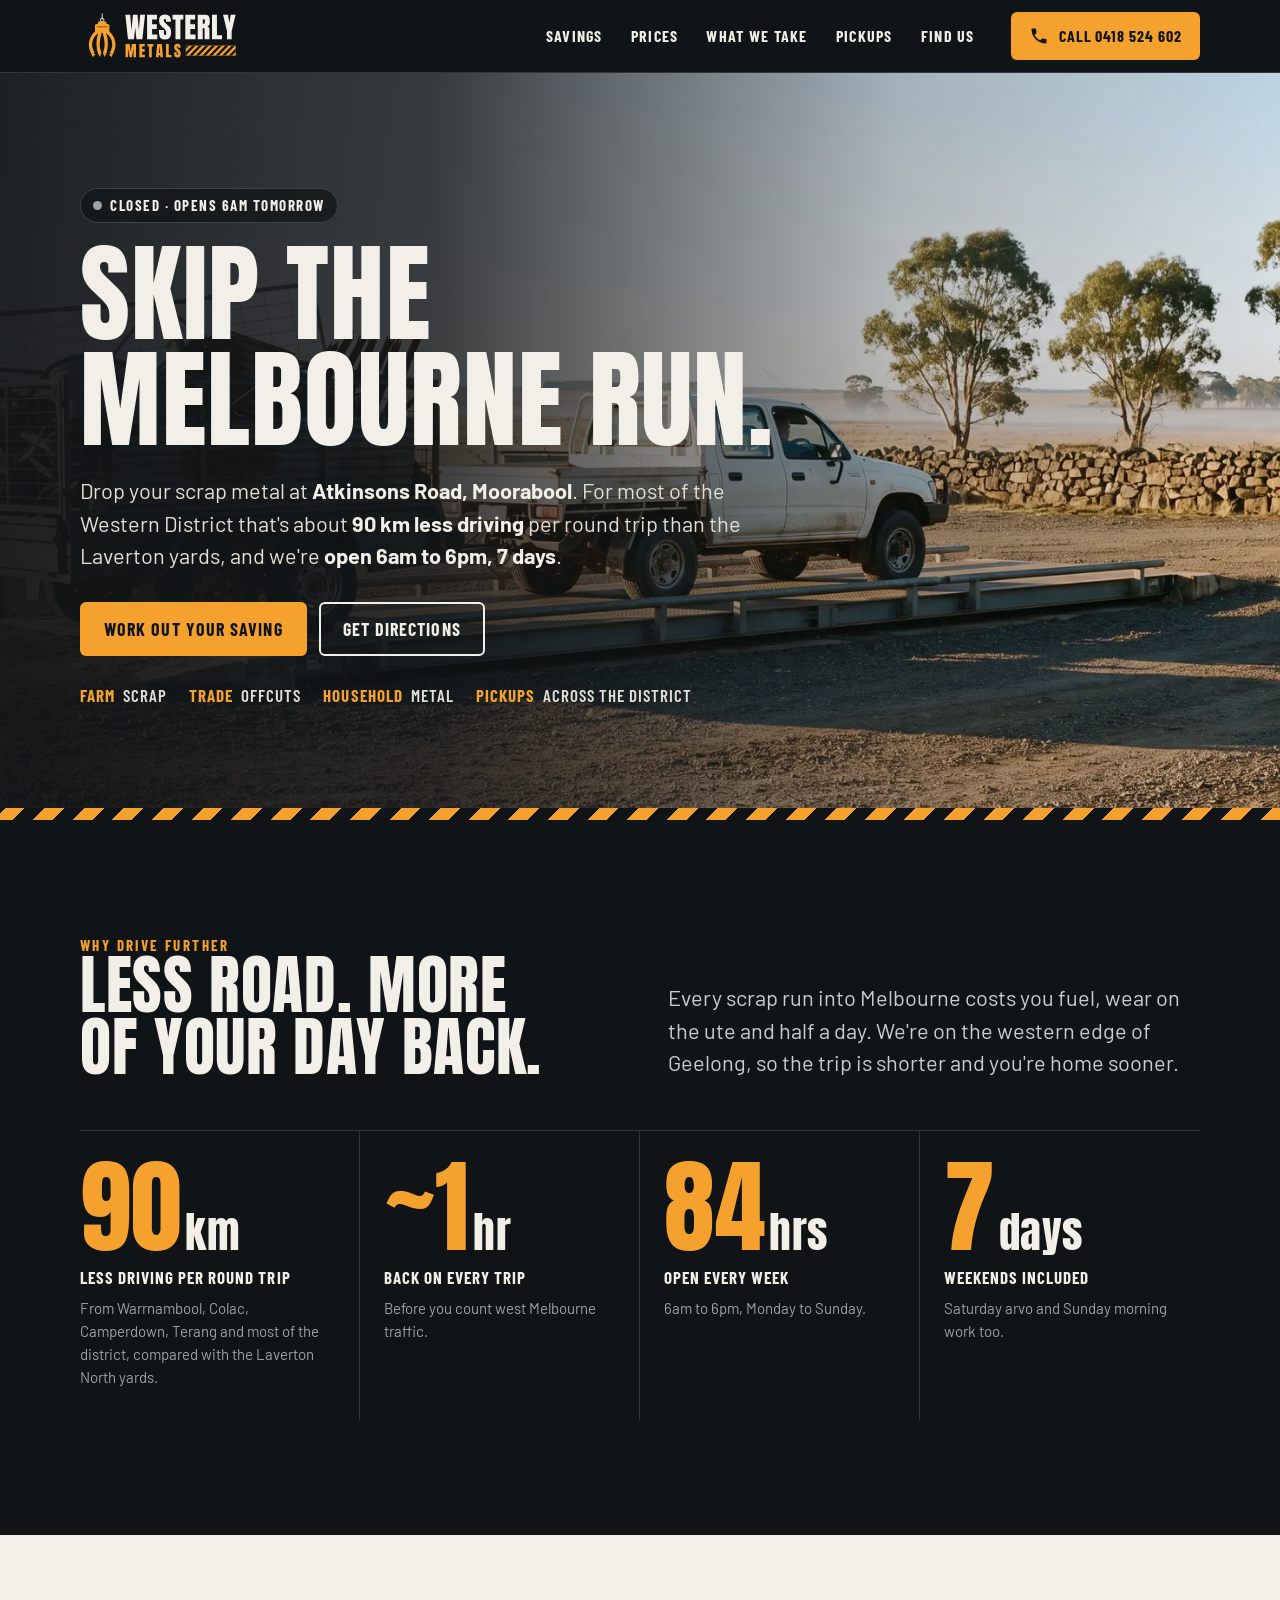
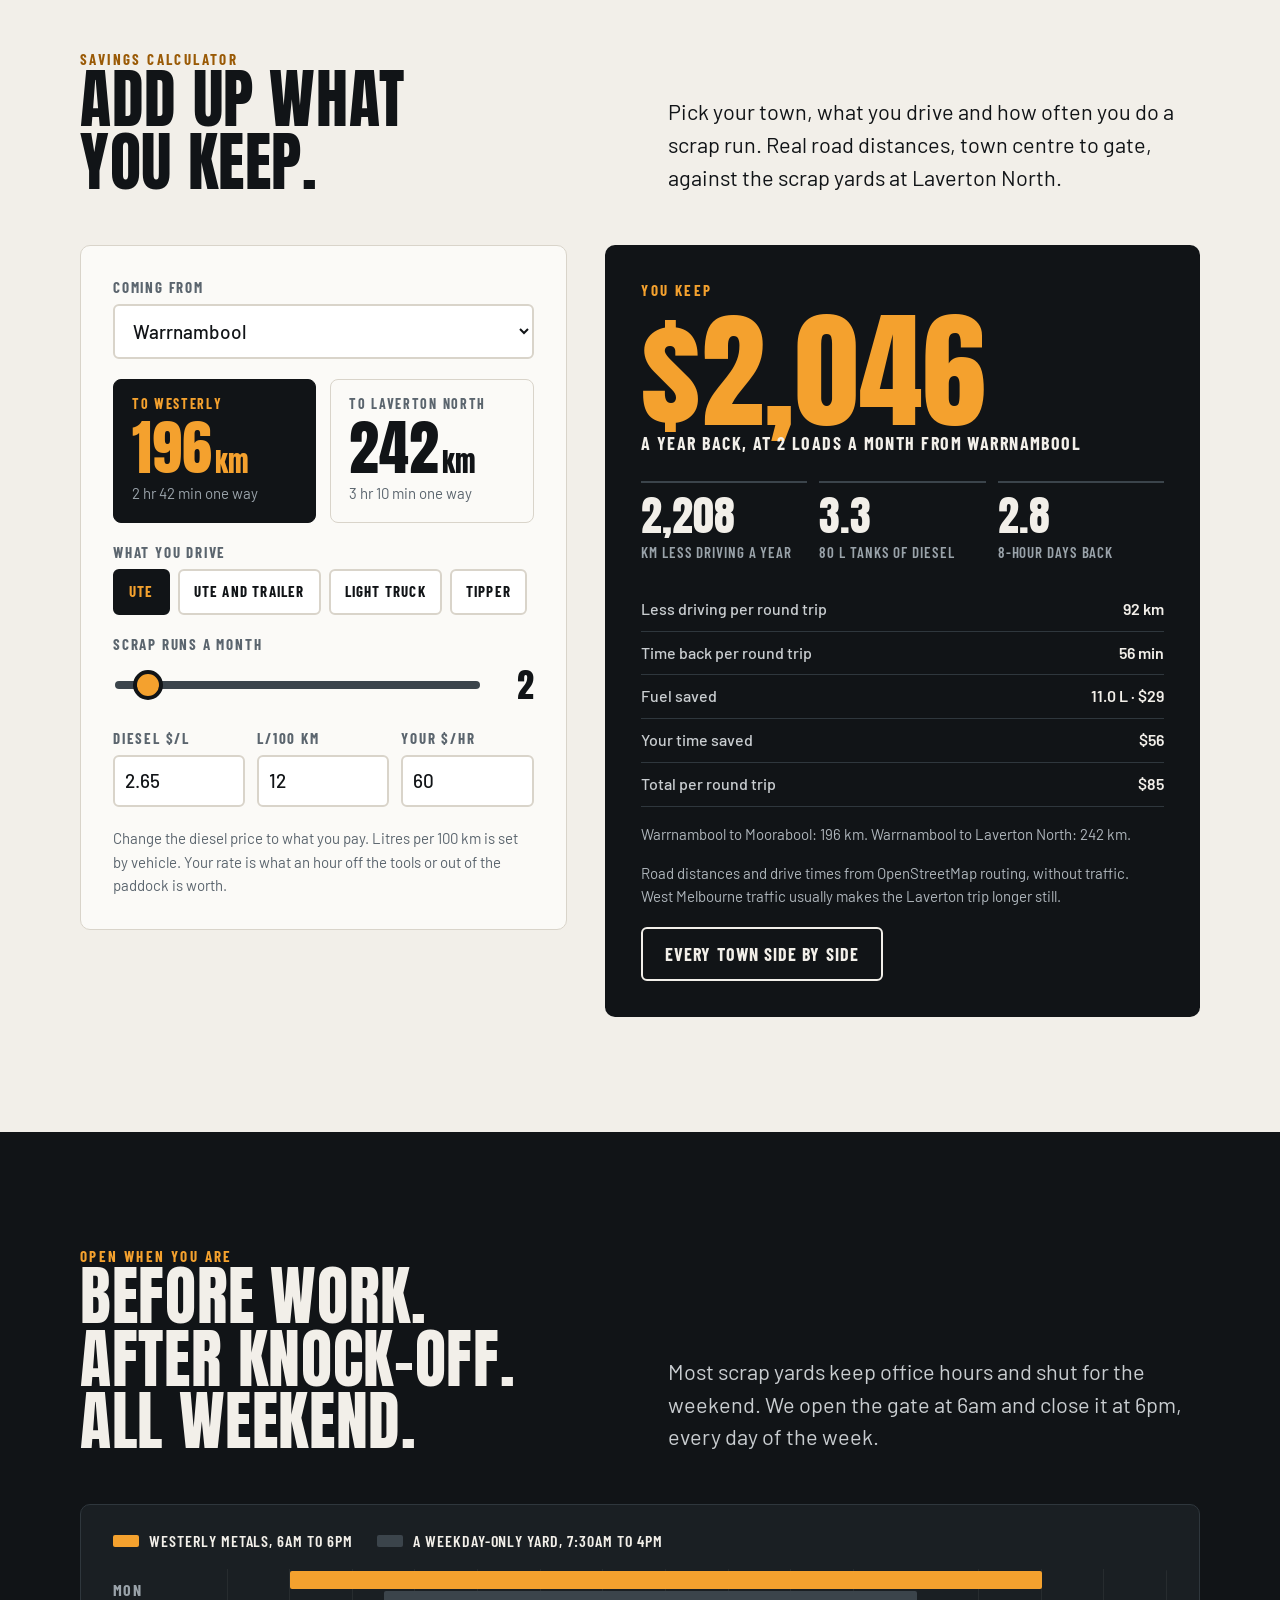
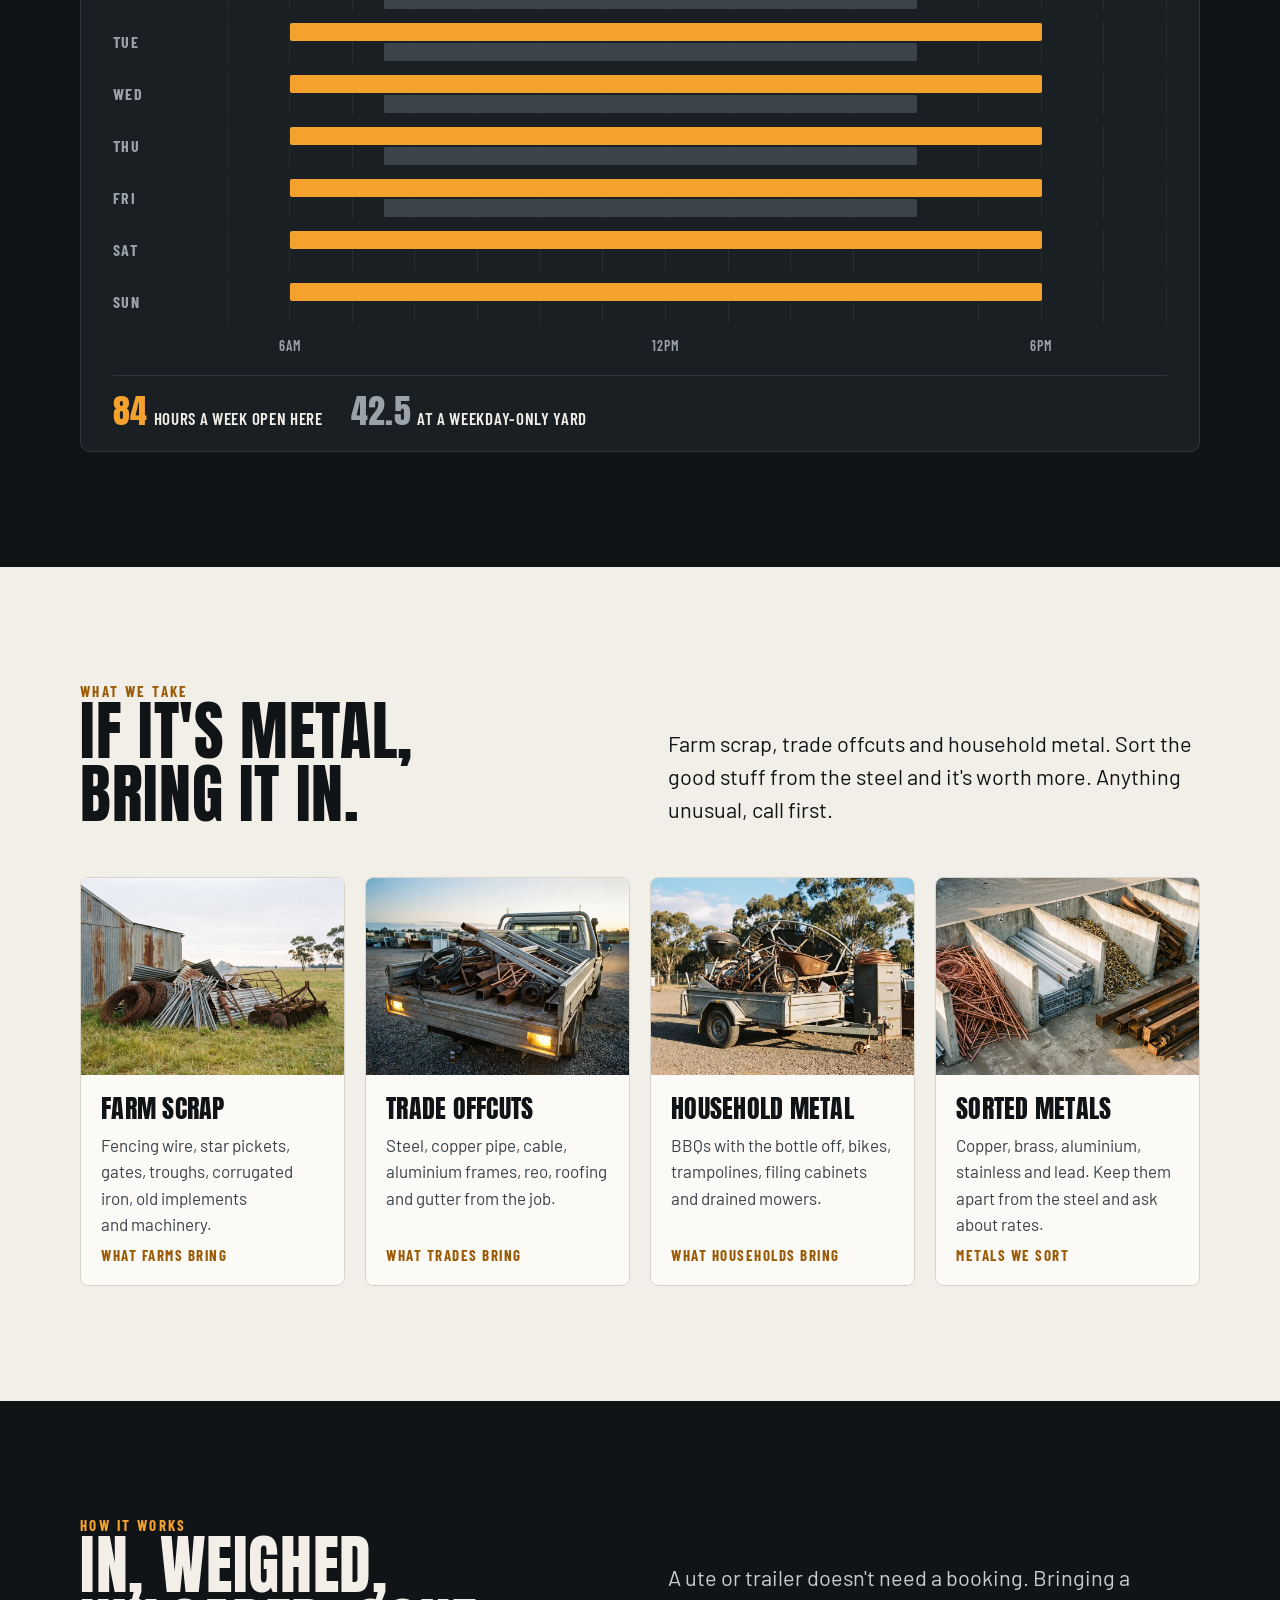
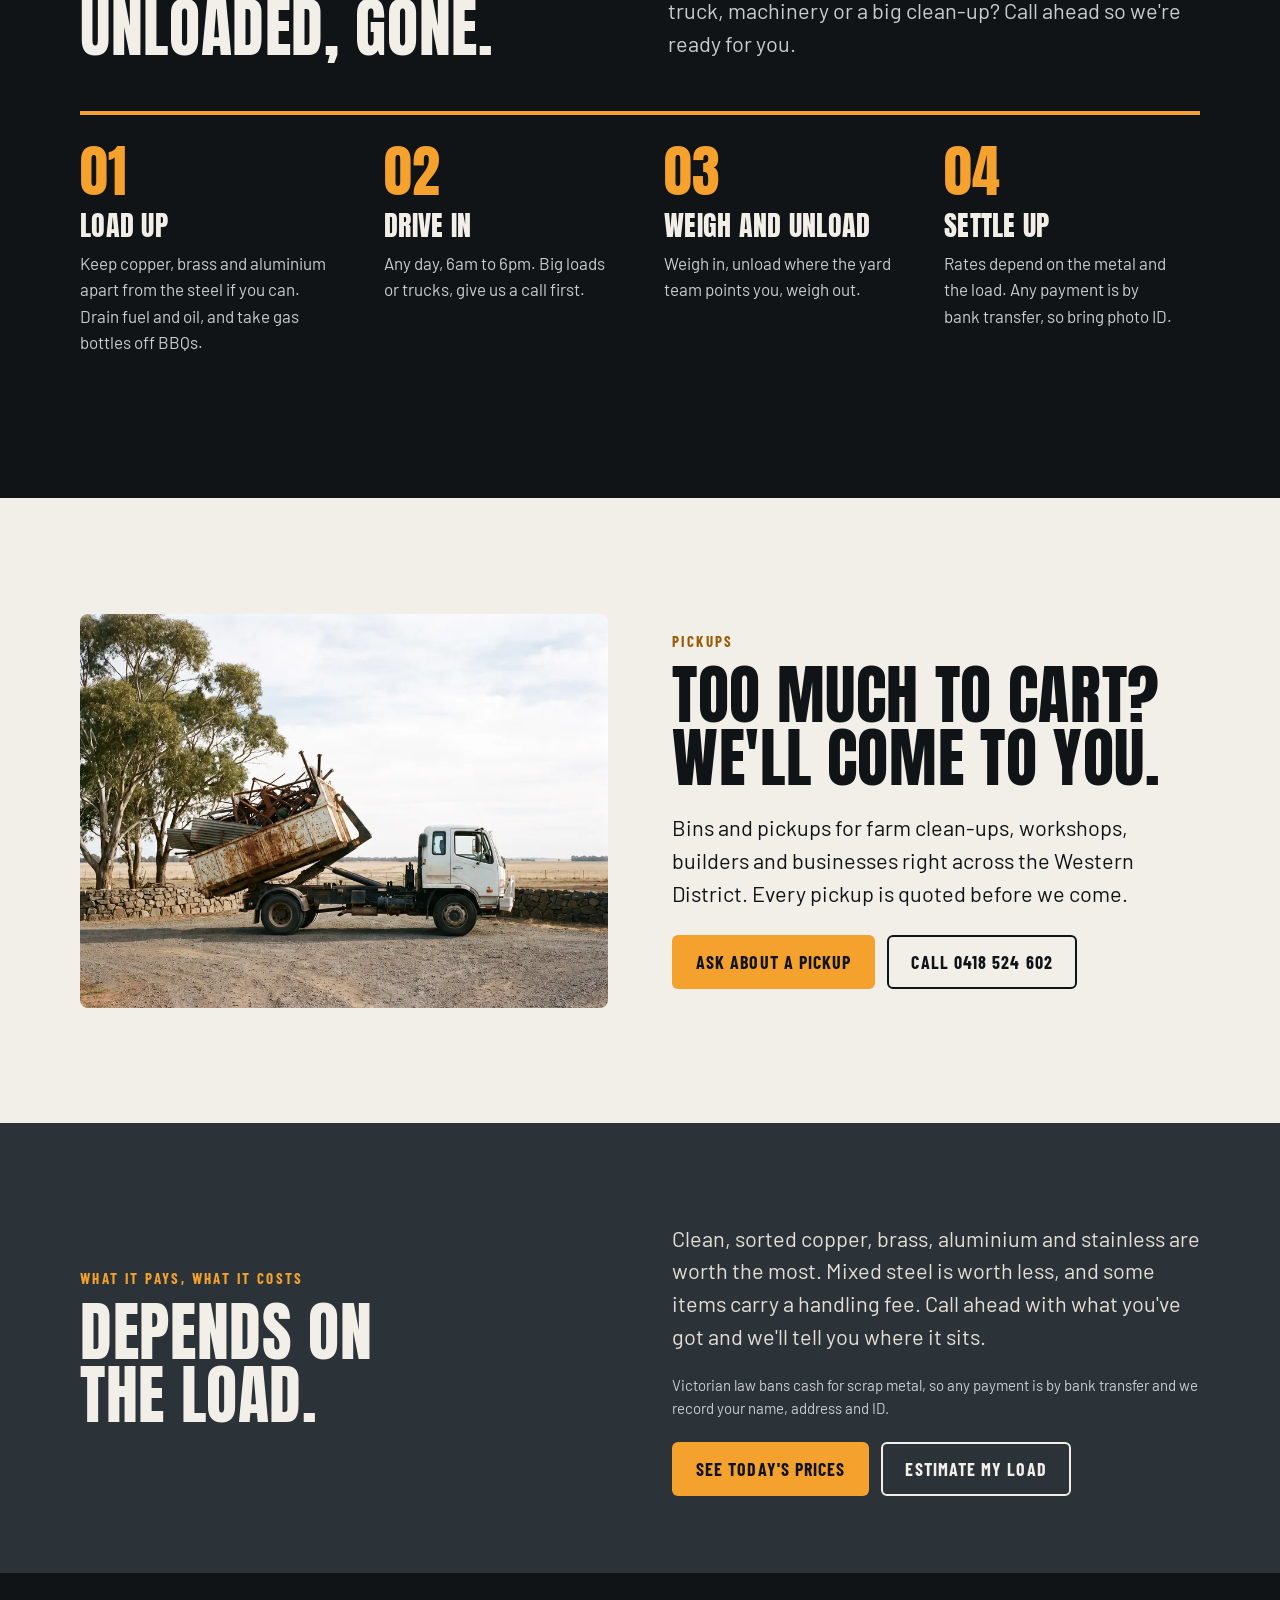
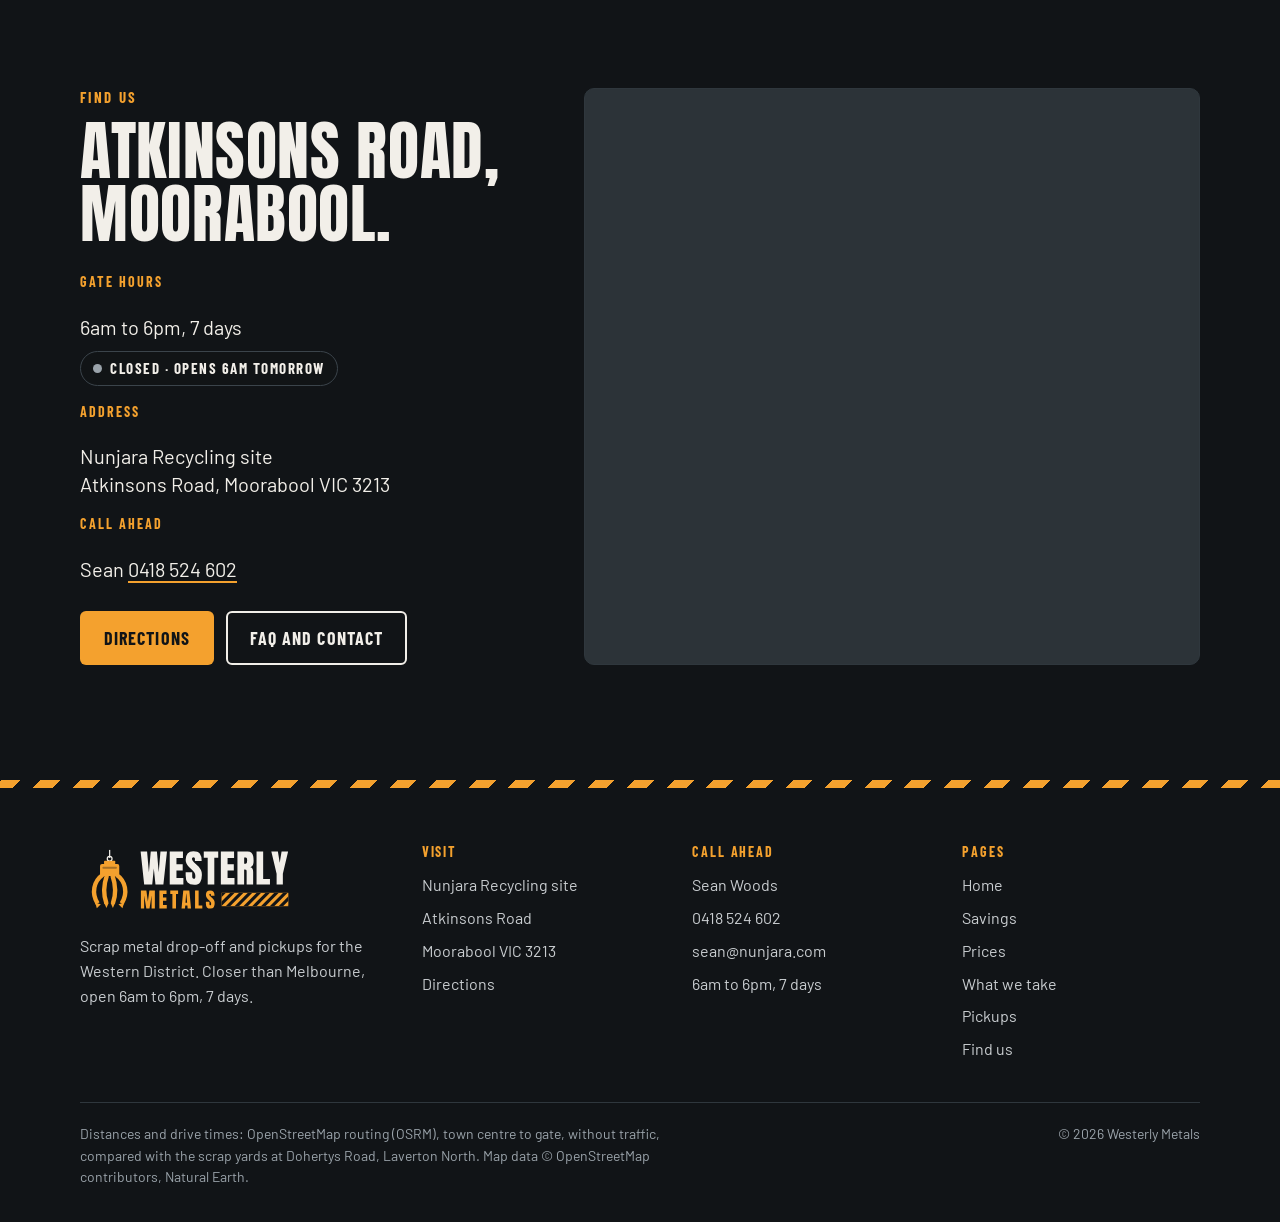
==== commit 647cf76f: "Prices page: built pages, nav link on every page Co-Authored-By: Claude Opus 5.5 <noreply@anthropic." ====
--- a/index.html
+++ b/index.html
@@ -22,7 +22,7 @@
 <a class="sr" href="#main">Skip to content</a>
 <header class="top"><div class="wrap">
   <a class="brand" href="./" aria-label="Westerly Metals home"><img src="assets/brand/logo-dark.svg" alt="Westerly Metals" width="234" height="60"></a>
-  <nav class="nav" id="nav" aria-label="Main"><a class="m-only" href="./" aria-current=page>Home</a><a href="savings.html">Savings</a><a href="what-we-take.html">What we take</a><a href="pickups.html">Pickups</a><a href="find-us.html">Find us</a><div class="nav-extra"><a class="btn btn-amber" href="tel:0418524602"><svg viewBox="0 0 24 24" aria-hidden="true"><path fill="currentColor" d="M6.6 10.8a15.1 15.1 0 0 0 6.6 6.6l2.2-2.2a1 1 0 0 1 1-.25 11.4 11.4 0 0 0 3.6.57 1 1 0 0 1 1 1V20a1 1 0 0 1-1 1A17 17 0 0 1 3 4a1 1 0 0 1 1-1h3.5a1 1 0 0 1 1 1c0 1.25.2 2.45.57 3.6a1 1 0 0 1-.25 1z"/></svg>Call Sean 0418 524 602</a><span class="status" data-status><i></i><span>Open 6am to 6pm, 7 days</span></span><p>Atkinsons Road, Moorabool</p></div></nav>
+  <nav class="nav" id="nav" aria-label="Main"><a class="m-only" href="./" aria-current=page>Home</a><a href="savings.html">Savings</a><a href="prices.html">Prices</a><a href="what-we-take.html">What we take</a><a href="pickups.html">Pickups</a><a href="find-us.html">Find us</a><div class="nav-extra"><a class="btn btn-amber" href="tel:0418524602"><svg viewBox="0 0 24 24" aria-hidden="true"><path fill="currentColor" d="M6.6 10.8a15.1 15.1 0 0 0 6.6 6.6l2.2-2.2a1 1 0 0 1 1-.25 11.4 11.4 0 0 0 3.6.57 1 1 0 0 1 1 1V20a1 1 0 0 1-1 1A17 17 0 0 1 3 4a1 1 0 0 1 1-1h3.5a1 1 0 0 1 1 1c0 1.25.2 2.45.57 3.6a1 1 0 0 1-.25 1z"/></svg>Call Sean 0418 524 602</a><span class="status" data-status><i></i><span>Open 6am to 6pm, 7 days</span></span><p>Atkinsons Road, Moorabool</p></div></nav>
   <button class="menu-btn" type="button" aria-expanded="false" aria-controls="nav">Menu</button>
   <div class="top-call"><a class="btn btn-amber" href="tel:0418524602"><svg viewBox="0 0 24 24" aria-hidden="true"><path fill="currentColor" d="M6.6 10.8a15.1 15.1 0 0 0 6.6 6.6l2.2-2.2a1 1 0 0 1 1-.25 11.4 11.4 0 0 0 3.6.57 1 1 0 0 1 1 1V20a1 1 0 0 1-1 1A17 17 0 0 1 3 4a1 1 0 0 1 1-1h3.5a1 1 0 0 1 1 1c0 1.25.2 2.45.57 3.6a1 1 0 0 1-.25 1z"/></svg><span>Call<span class="long"> 0418 524 602</span></span></a></div>
 </div></header>
@@ -200,6 +200,7 @@
     <div>
       <p class="lead" style="color:#E3DFD7">Clean, sorted copper, brass, aluminium and stainless are worth the most. Mixed steel is worth less, and some items carry a handling fee. Call ahead with what you've got and we'll tell you where it sits.</p>
       <p class="small" style="color:#C9CDD0">Victorian law bans cash for scrap metal, so any payment is by bank transfer and we record your name, address and ID.</p>
+      <div class="btns" style="margin-top:22px"><a class="btn btn-amber" href="prices.html">See today's prices</a><a class="btn btn-line" href="prices.html#estimate">Estimate my load</a></div>
     </div>
   </div>
 </section>
@@ -229,7 +230,7 @@
     <div><img src="assets/brand/logo-dark.svg" alt="Westerly Metals" width="234" height="60"><p style="margin:0;max-width:34ch">Scrap metal drop-off and pickups for the Western District. Closer than Melbourne, open 6am to 6pm, 7&nbsp;days.</p></div>
     <div><h4>Visit</h4><ul><li class="nw">Nunjara Recycling site</li><li>Atkinsons Road</li><li>Moorabool VIC&nbsp;3213</li><li><a href="https://www.google.com/maps/dir/?api=1&destination=Atkinsons+Road%2C+Moorabool+VIC+3213" target="_blank" rel="noopener">Directions</a></li></ul></div>
     <div><h4>Call ahead</h4><ul><li>Sean Woods</li><li><a href="tel:0418524602">0418 524 602</a></li><li><a href="mailto:sean@nunjara.com">sean@nunjara.com</a></li><li>6am to 6pm, 7&nbsp;days</li></ul></div>
-    <div><h4>Pages</h4><ul><li><a href="./">Home</a></li><li><a href="savings.html">Savings</a></li><li><a href="what-we-take.html">What we take</a></li><li><a href="pickups.html">Pickups</a></li><li><a href="find-us.html">Find us</a></li></ul></div>
+    <div><h4>Pages</h4><ul><li><a href="./">Home</a></li><li><a href="savings.html">Savings</a></li><li><a href="prices.html">Prices</a></li><li><a href="what-we-take.html">What we take</a></li><li><a href="pickups.html">Pickups</a></li><li><a href="find-us.html">Find us</a></li></ul></div>
   </div>
   <div class="legal"><p>Distances and drive times: OpenStreetMap routing (OSRM), town centre to gate, without traffic, compared with the scrap yards at Dohertys Road, Laverton North. Map data &copy; OpenStreetMap contributors, Natural Earth.</p><p>&copy; 2026 Westerly Metals</p></div>
 </div></footer>
--- a/assets/css/main.css
+++ b/assets/css/main.css
@@ -35,6 +35,7 @@
 
 .wrap{max-width:var(--wrap);margin:0 auto;padding:0 var(--gut)}
 .sr{position:absolute;width:1px;height:1px;overflow:hidden;clip:rect(0 0 0 0);white-space:nowrap}
+[hidden]{display:none!important}
 
 h1,h2,h3{font-family:var(--display);font-weight:400;text-transform:uppercase;letter-spacing:.01em;line-height:.98;margin:0}
 h1{font-size:clamp(40px,8.4vw,112px);max-width:14ch}
@@ -239,7 +240,7 @@
 .calc-out .small{margin-top:16px}
 .mini-total{display:none;margin:0;font:700 20px/1.2 var(--cond);letter-spacing:.04em;text-transform:uppercase;background:var(--ink);color:var(--bone);border-radius:8px;padding:14px 16px}
 .mini-total b{color:var(--amber);font:400 30px/1 var(--display);margin:0 4px}
-@media (max-width:900px){.calc-out{order:-1;position:static}.mini-total{display:block}}
+@media (max-width:900px){.calc-out{position:static}}
 
 /* towns table */
 .tbl-wrap{overflow-x:auto;border:1px solid var(--line);border-radius:10px;background:var(--paper)}
@@ -503,3 +504,92 @@
   .metals{grid-template-columns:minmax(0,1fr)}
   .card img{width:96px}
 }
+
+/* ---------- prices: board ---------- */
+.board{background:var(--ink-2);border:1px solid var(--line-dark);border-radius:12px;overflow:hidden}
+.board-top{display:flex;flex-direction:column;gap:16px;padding:22px 26px;border-bottom:1px solid var(--line-dark)}
+.live{display:flex;align-items:center;gap:10px;font:600 16px/1.3 var(--cond);letter-spacing:.06em;text-transform:uppercase;color:var(--mist)}
+.live i{width:10px;height:10px;border-radius:50%;background:var(--mist);flex:none}
+.live.is-live i{background:var(--ok);box-shadow:0 0 0 4px rgba(61,190,106,.22)}
+.live b{color:var(--bone);font-weight:700}
+.mtabs{display:flex;gap:8px;flex-wrap:wrap}
+.mtabs button{display:inline-flex;align-items:center;gap:9px;min-height:44px;padding:0 16px;border-radius:99px;border:1px solid var(--steel-2);background:transparent;color:var(--bone);font:700 16px/1 var(--cond);letter-spacing:.06em;text-transform:uppercase;cursor:pointer}
+.mtabs button i{width:12px;height:12px;border-radius:50%;flex:none}
+.mtabs button i.fee-dot{background:repeating-linear-gradient(-45deg,var(--amber) 0 3px,var(--ink) 3px 6px)}
+.mtabs button[aria-selected=true]{background:var(--amber);border-color:var(--amber);color:var(--ink)}
+.grades{display:grid;grid-template-columns:repeat(2,minmax(0,1fr))}
+.grade{display:flex;justify-content:space-between;align-items:center;gap:16px;padding:18px 26px;border-bottom:1px solid var(--line-dark);min-width:0}
+.grade:nth-child(odd){border-right:1px solid var(--line-dark)}
+.grade > div:first-child{min-width:0}
+.grade b{display:block;font:700 21px/1.15 var(--cond);letter-spacing:.02em;color:var(--bone)}
+.grade small{display:block;font-size:15px;color:var(--mist);margin-top:3px}
+.price{flex:none;text-align:right}
+.price .amt{font:400 30px/1 var(--display);color:var(--amber);letter-spacing:.01em}
+.price .per{font:600 14px/1 var(--cond);color:var(--mist);margin-left:4px;letter-spacing:.06em;text-transform:uppercase}
+.call-rate,.quoted{display:inline-flex;align-items:center;min-height:36px;padding:0 14px;border-radius:99px;font:700 15px/1 var(--cond);letter-spacing:.08em;text-transform:uppercase;text-decoration:none}
+.call-rate{border:1px solid var(--amber);color:var(--amber)}
+.call-rate:hover{background:var(--amber);color:var(--ink)}
+.quoted{border:1px dashed var(--steel-2);color:var(--mist)}
+.board-foot{display:flex;justify-content:space-between;align-items:center;gap:16px 24px;flex-wrap:wrap;padding:20px 26px;background:rgba(255,255,255,.03)}
+.board-foot p{margin:0;font-size:16px;color:#C9CDD0;max-width:62ch}
+
+/* ---------- prices: estimate ---------- */
+.est{display:grid;grid-template-columns:minmax(0,1.1fr) minmax(0,.9fr);gap:clamp(20px,3vw,40px);align-items:start}
+.est-in{background:var(--paper);border:1px solid var(--line);border-radius:10px;padding:clamp(18px,3vw,30px);display:grid;gap:20px}
+.seg-2{display:grid;grid-template-columns:repeat(2,minmax(0,1fr))}
+.est-trip{margin:10px 0 0;font-size:16px;color:var(--muted)}
+.est-trip b{color:var(--ink)}
+.mlist{display:grid;gap:8px}
+.mrow{display:grid;grid-template-columns:auto minmax(0,1fr) auto;align-items:center;gap:12px;background:#fff;border:2px solid var(--line);border-radius:8px;padding:10px 10px 10px 12px}
+.mrow.has{border-color:var(--amber)}
+.mrow .sw{width:14px;height:44px;border-radius:4px}
+.mrow-main{min-width:0}
+.mrow-main b{display:block;font:700 19px/1.1 var(--cond);letter-spacing:.03em;text-transform:uppercase}
+.mrow .mgrade{margin-top:6px;font-size:16px;padding:8px 10px;border-width:1px;width:100%}
+.kg{display:flex;align-items:center;gap:4px}
+.kg button{width:44px;height:44px;border-radius:6px;border:2px solid var(--line);background:var(--bone);font:700 22px/1 var(--body);color:var(--ink);cursor:pointer;flex:none}
+.kg button:hover{border-color:var(--ink)}
+.kg .kg-in{width:82px;text-align:right;padding:10px 8px;font:600 18px/1 var(--body);-moz-appearance:textfield}
+.kg-in::-webkit-outer-spin-button,.kg-in::-webkit-inner-spin-button{-webkit-appearance:none;margin:0}
+.kg-u{font:600 14px/1 var(--cond);color:var(--muted);letter-spacing:.06em;text-transform:uppercase;margin-right:2px}
+.est-clear{justify-self:start;background:none;border:0;padding:8px 0;font:700 15px/1 var(--cond);letter-spacing:.1em;text-transform:uppercase;color:var(--muted);cursor:pointer;min-height:44px}
+.est-clear:hover{color:var(--ink)}
+.est-out{background:var(--ink);color:var(--bone);border-radius:10px;padding:clamp(22px,3vw,34px);position:sticky;top:96px}
+.est-out .eyebrow{color:var(--amber)}
+.est-val{font:400 clamp(56px,7vw,96px)/.95 var(--display);color:var(--amber);letter-spacing:.005em}
+.est-val.is-call{font-size:clamp(40px,5vw,64px);color:var(--bone)}
+.est-cap{font:700 17px/1.3 var(--cond);letter-spacing:.06em;text-transform:uppercase;margin-top:8px}
+.est-lines{list-style:none;margin:20px 0 0;padding:0}
+.est-lines li{display:flex;justify-content:space-between;gap:12px;padding:9px 0;border-top:1px solid var(--line-dark);font-size:16px}
+.est-lines li span{color:#C9CDD0}
+.est-lines li b{font-weight:600;white-space:nowrap}
+.est-total{display:flex;justify-content:space-between;align-items:baseline;padding:12px 0;border-top:2px solid var(--steel-2);border-bottom:1px solid var(--line-dark);font:700 17px/1.2 var(--cond);letter-spacing:.06em;text-transform:uppercase}
+.est-total b{font:400 30px/1 var(--display);letter-spacing:.01em}
+.est-cta{margin-top:18px}
+.est-cta .btn{flex:1 1 auto;justify-content:center}
+@media (max-width:900px){
+  .est{grid-template-columns:minmax(0,1fr)}
+  .est-out{position:static}
+}
+@media (max-width:640px){
+  .board-top,.board-foot{padding:16px}
+  .grades{grid-template-columns:minmax(0,1fr)}
+  .grade:nth-child(odd){border-right:0}
+  .grade{padding:14px 16px}
+  .grade b{font-size:19px}
+  .grade small{font-size:14px}
+  .mtabs{flex-wrap:nowrap;overflow-x:auto;margin:0 -16px;padding:0 16px 4px;scrollbar-width:none}
+  .mtabs::-webkit-scrollbar{display:none}
+  .mtabs button{flex:none}
+  .board-foot .btn{width:100%;justify-content:center}
+  .est-in{padding:16px}
+  .mrow{grid-template-columns:auto minmax(0,1fr);row-gap:10px;padding:10px}
+  .mrow .sw{height:36px}
+  .kg{grid-column:1 / -1;justify-content:space-between}
+  .kg .kg-in{flex:1;width:auto}
+}
+.calc-out .small,.est-out .small{color:#AEB5BB}
+@media (max-width:640px){
+  .call-rate,.quoted{min-height:44px;padding:0 16px}
+  .mrow .mgrade{min-height:44px}
+}
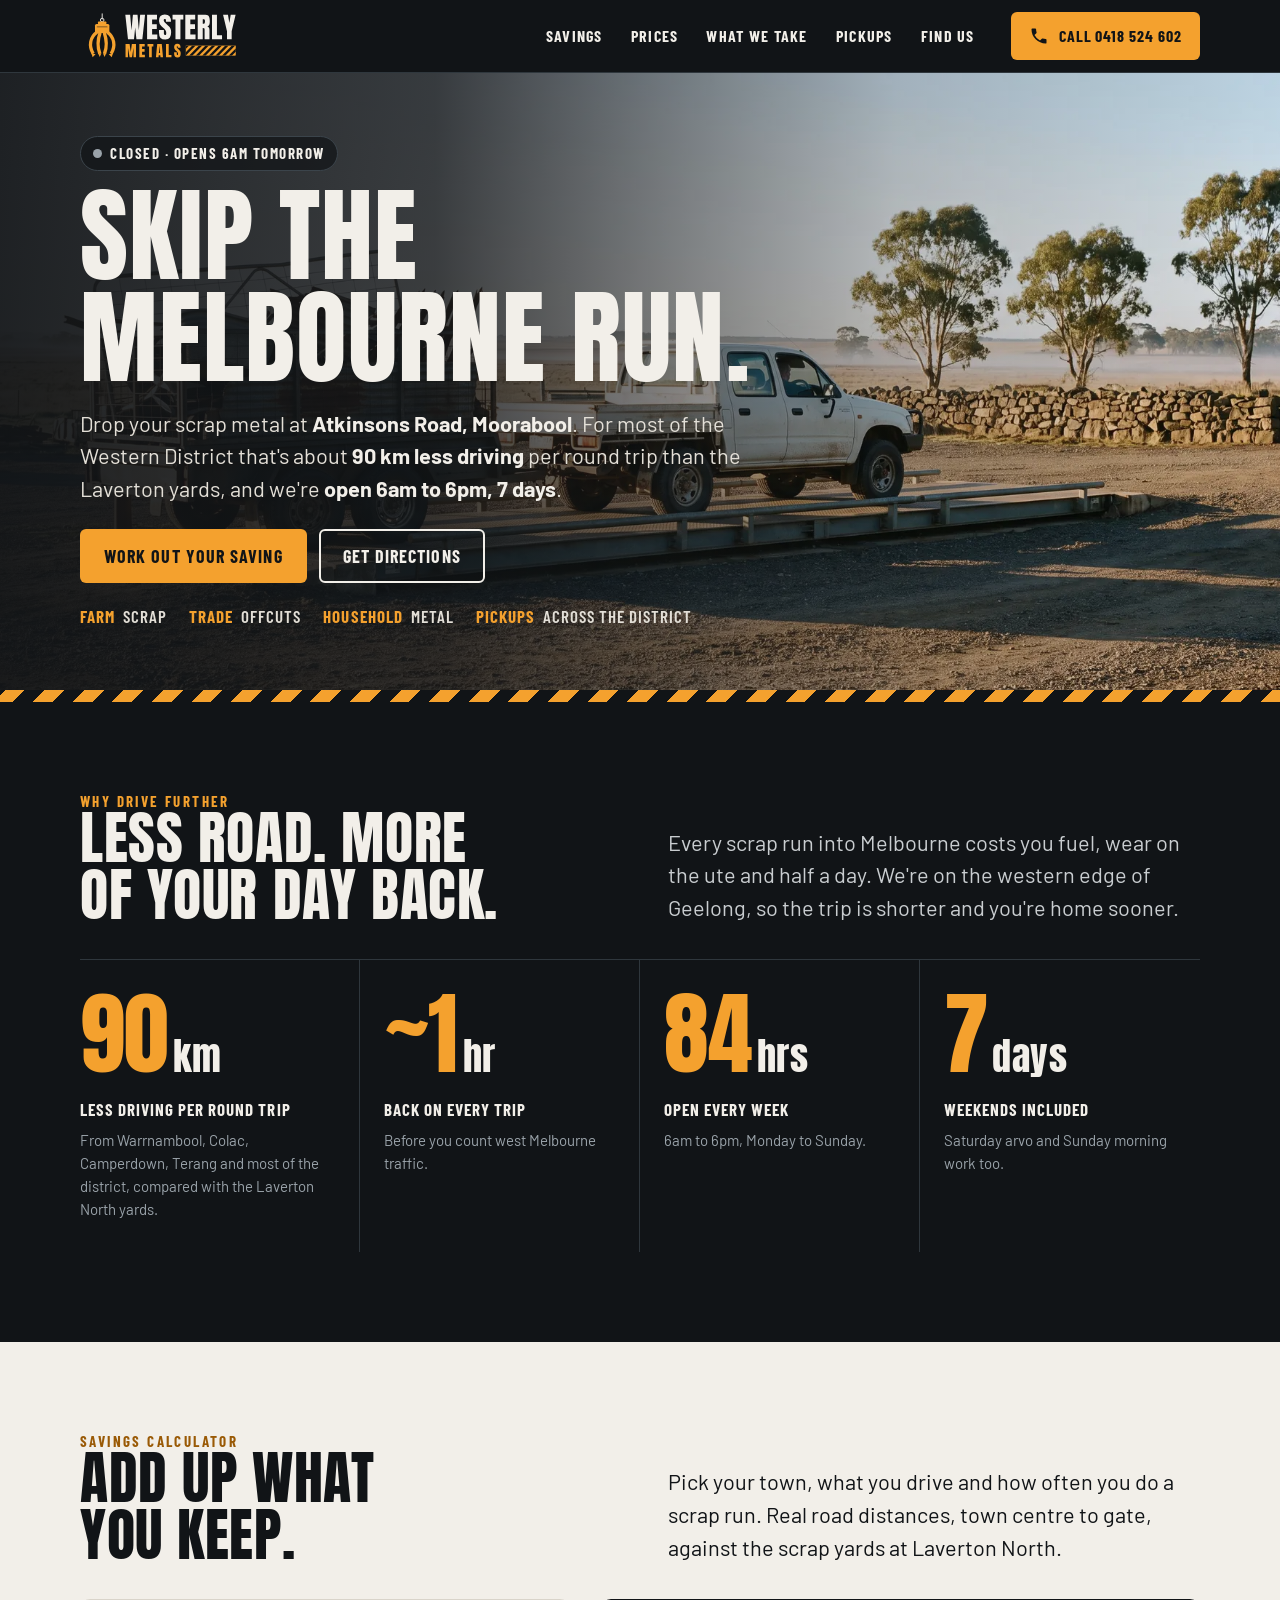
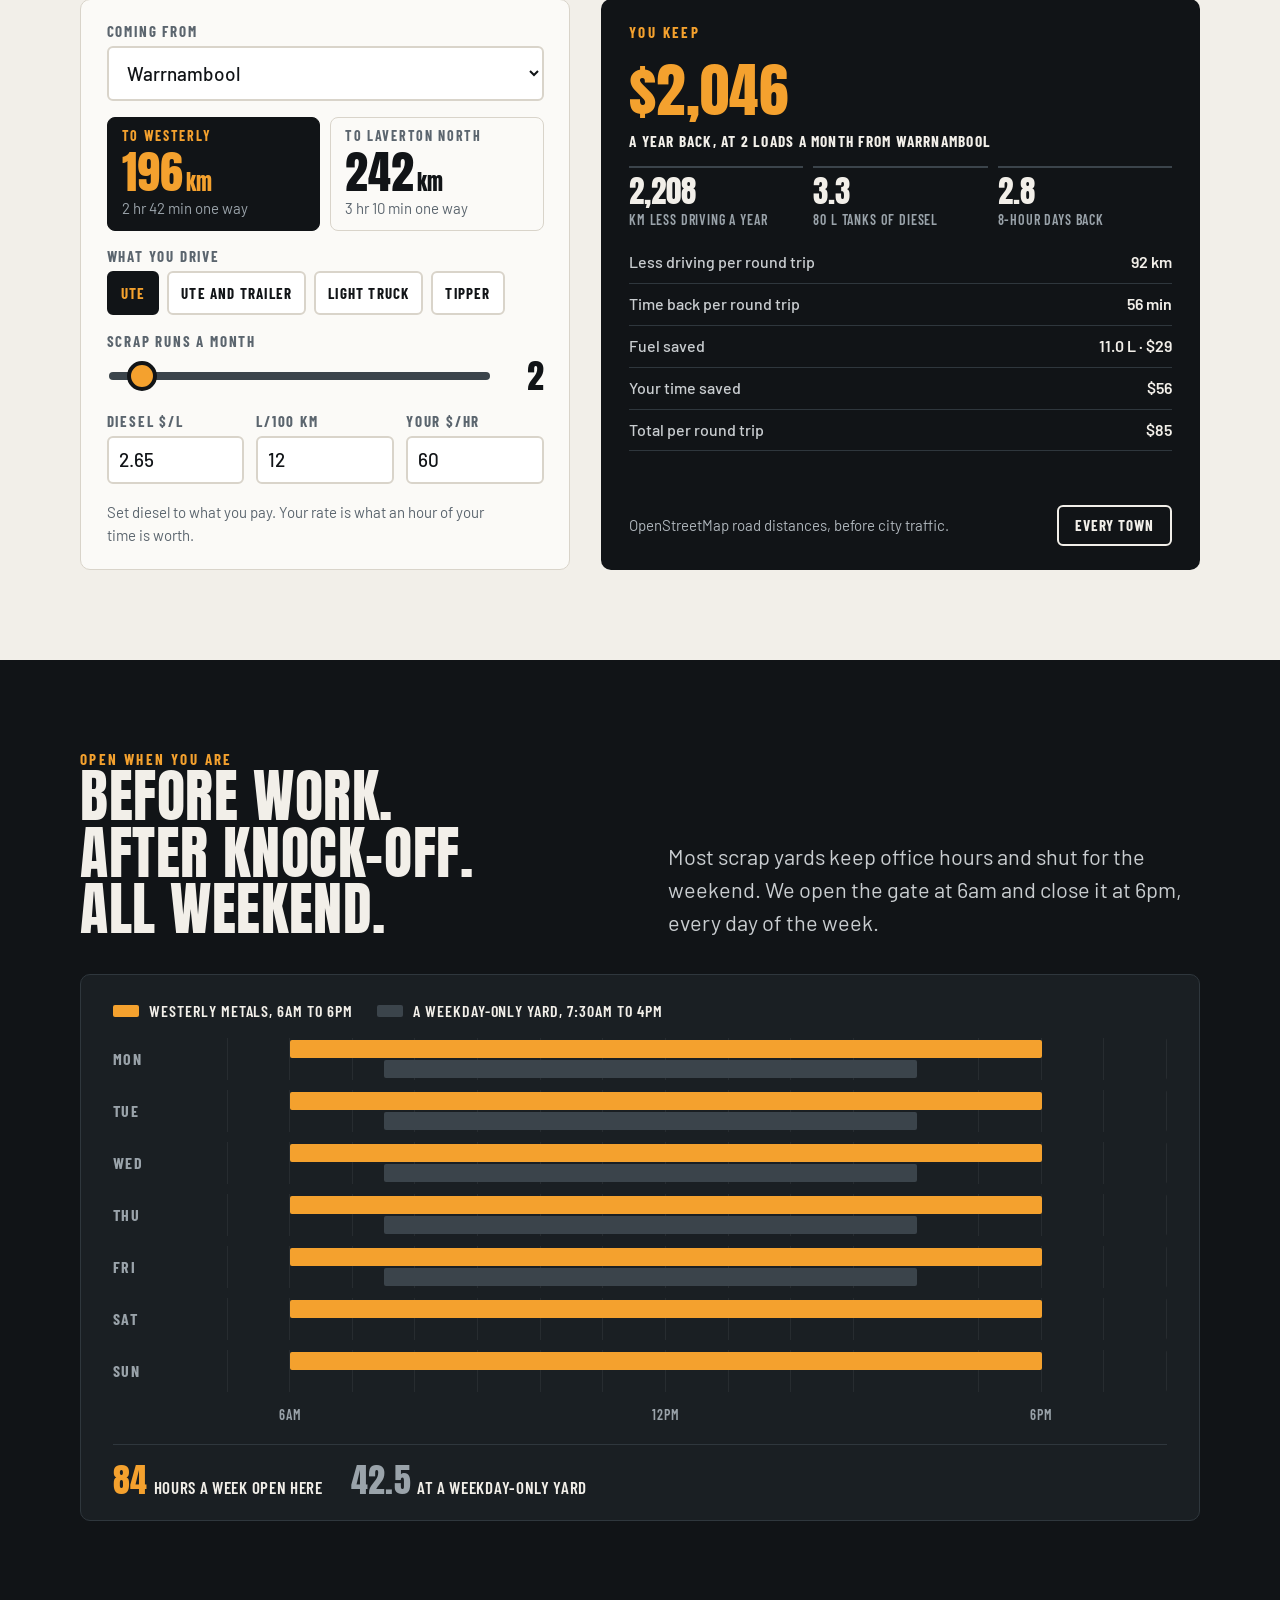
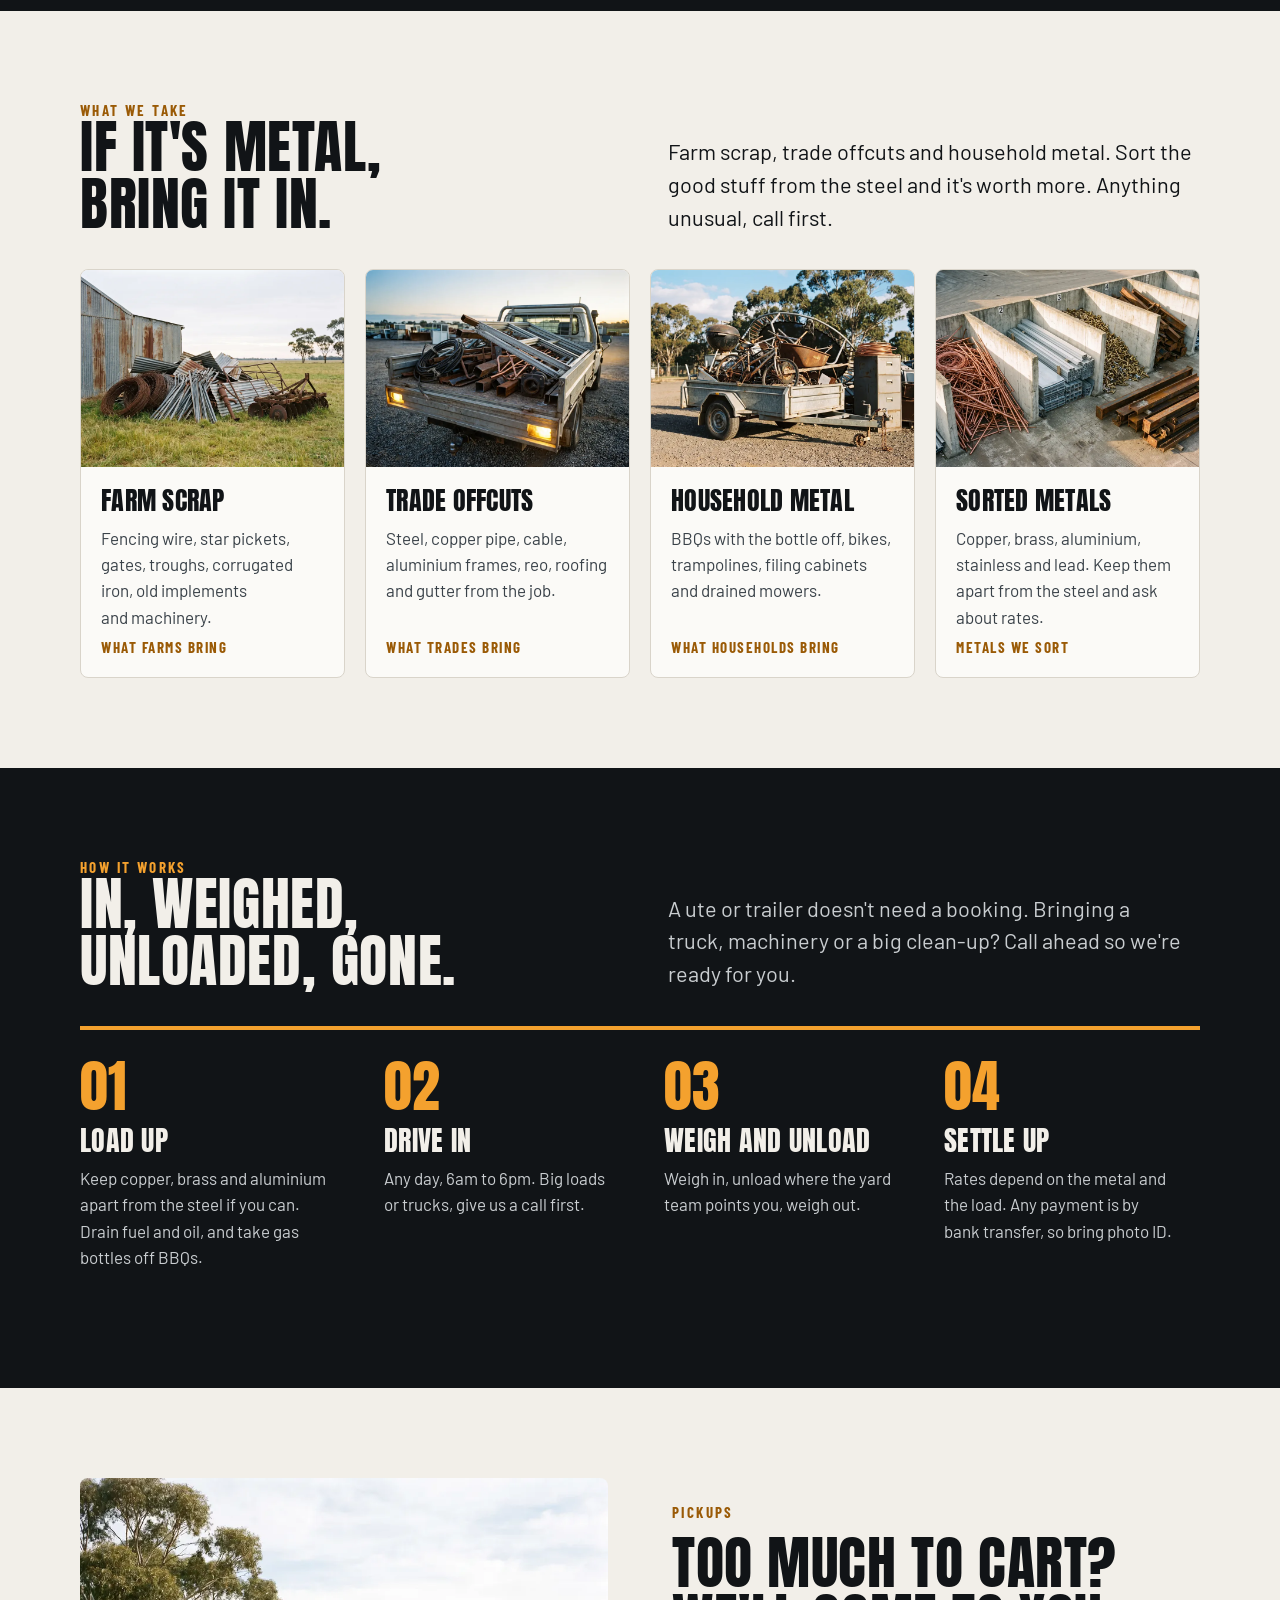
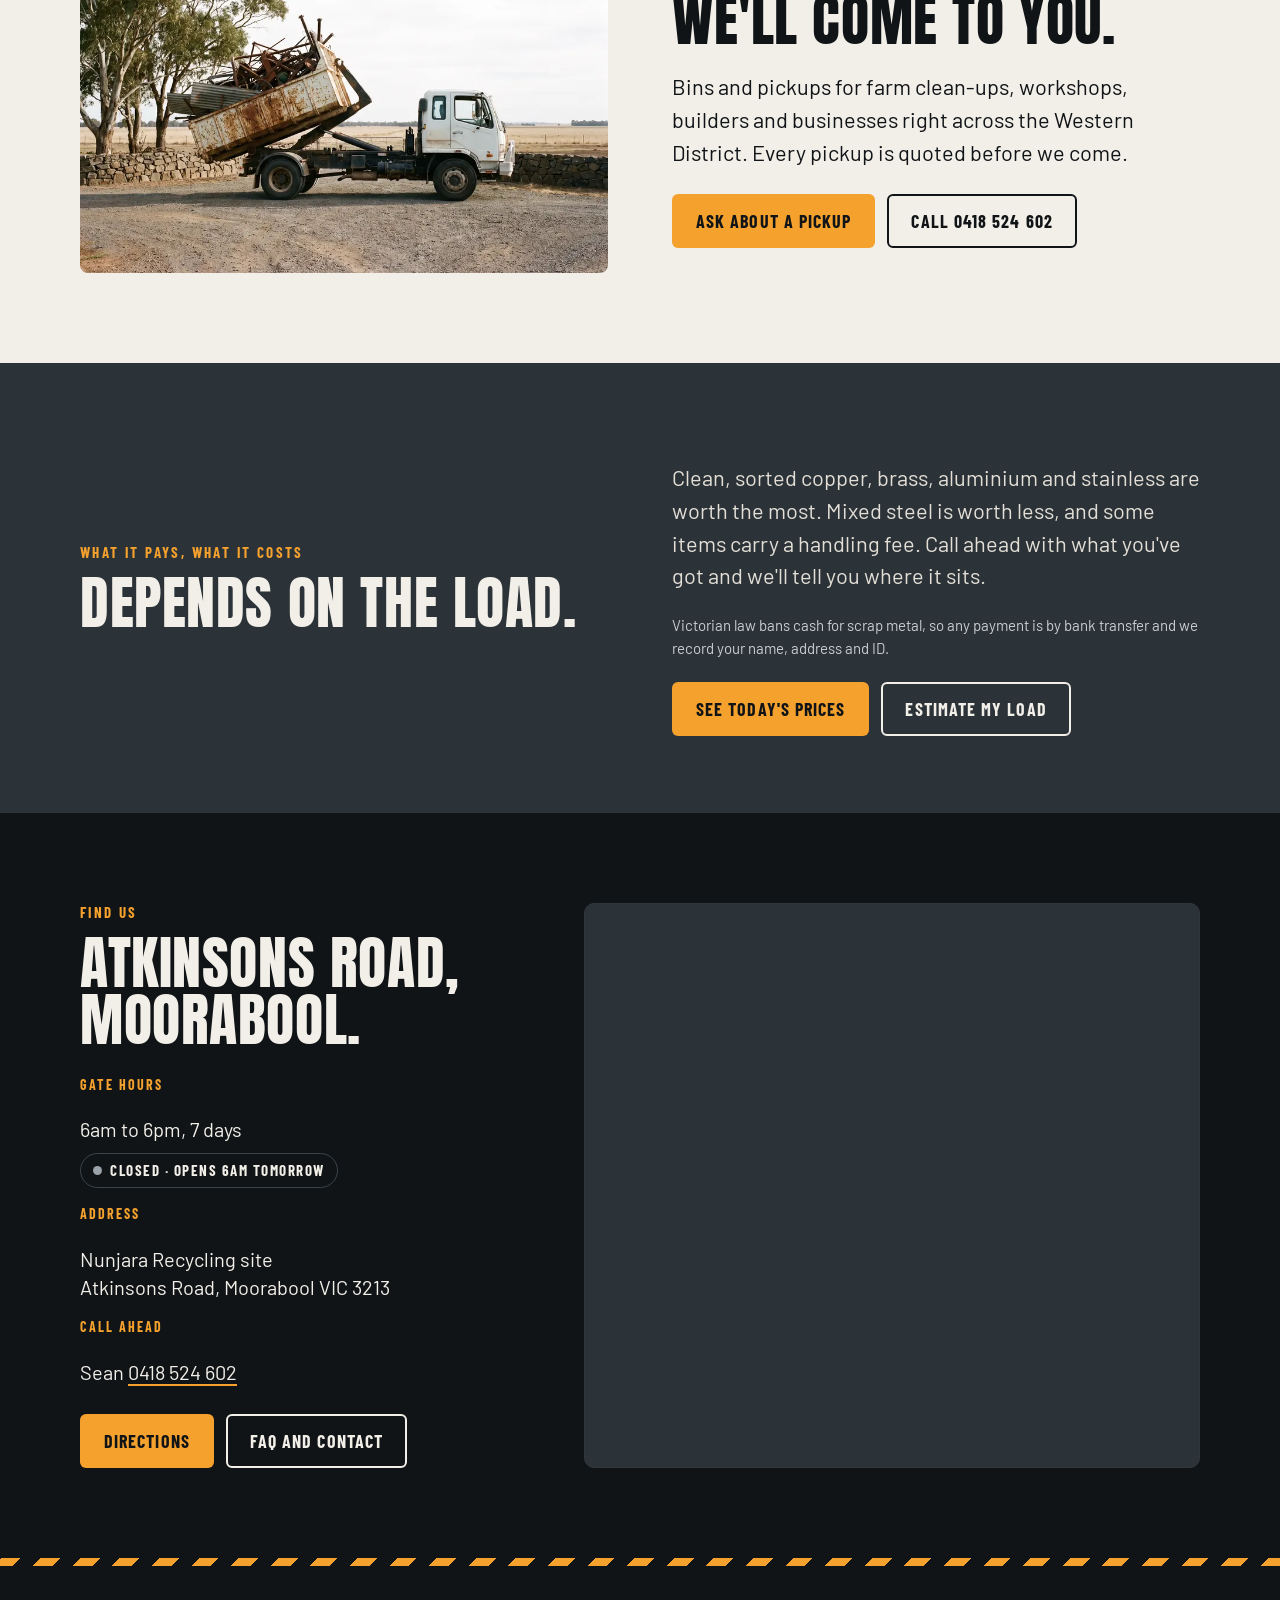
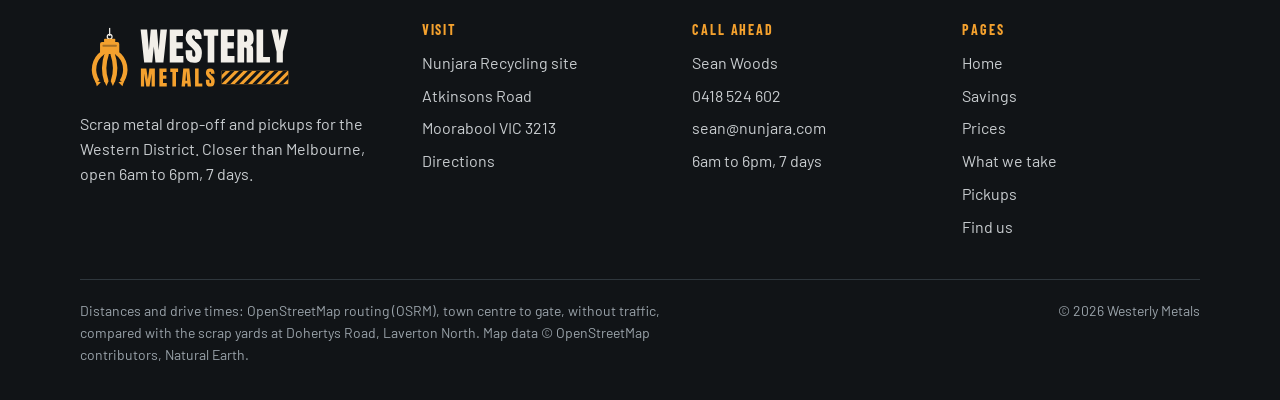
==== commit e7d815ee: "Put indicative prices on every grade, fit pass, match calculator panels - Every grade on the price b" ====
--- a/index.html
+++ b/index.html
@@ -97,8 +97,7 @@
           <div class="field"><label for="c-lp100">L/100&nbsp;km</label><input type="number" id="c-lp100" value="12" min="0" step="0.5" inputmode="decimal"></div>
           <div class="field"><label for="c-rate">Your $/hr</label><input type="number" id="c-rate" value="60" min="0" step="5" inputmode="decimal"></div>
         </div>
-        <p class="mini-total" aria-hidden="true">You keep <b id="o-year-mini">$2,046</b> a year</p>
-        <p class="small" style="margin:0">Change the diesel price to what you pay. Litres per 100&nbsp;km is set by vehicle. Your rate is what an hour off the tools or out of the paddock is worth.</p>
+        <p class="small calc-hint">Set diesel to what you pay. Your rate is what an hour of your time is&nbsp;worth.</p>
       </div>
       <div class="calc-out" aria-live="polite">
         <p class="eyebrow">You keep</p>
@@ -119,9 +118,7 @@
             <tr><th scope="row">Total per round trip</th><td id="t-total">$85</td></tr>
           </tbody>
         </table>
-        <p class="small" id="o-route"></p>
-        <p class="small">Road distances and drive times from OpenStreetMap routing, without traffic. West Melbourne traffic usually makes the Laverton trip longer still.</p>
-        <p style="margin:18px 0 0"><a class="btn btn-line" href="savings.html#towns">Every town side by side</a></p>
+        <div class="calc-foot"><p class="small">OpenStreetMap road distances, before city&nbsp;traffic.</p><a class="btn btn-line btn-sm" href="savings.html#towns">Every town</a></div>
       </div>
     </div>
   </div>
--- a/assets/css/main.css
+++ b/assets/css/main.css
@@ -593,3 +593,131 @@
   .call-rate,.quoted{min-height:44px;padding:0 16px}
   .mrow .mgrade{min-height:44px}
 }
+/* big figures: leave room for comma descenders so they don't hit the caption */
+.yr,.est-val{line-height:1;padding-bottom:.1em;margin-bottom:0}
+.yr-cap,.est-cap{margin-top:6px}
+.stat .num{line-height:1;padding-bottom:.06em}
+
+/* ======================================================================
+   FIT PASS: sizes follow screen height as well as width, so the hero,
+   calculators and estimate fit on short laptop screens, iPad and phones.
+   ====================================================================== */
+h1{font-size:clamp(40px,min(8.4vw,13vh),104px)}
+h2{font-size:clamp(30px,min(5vw,8vh),58px)}
+.phead h1{font-size:clamp(40px,min(7vw,12vh),88px)}
+.hero .wrap{padding-top:clamp(36px,7vh,96px);padding-bottom:clamp(36px,7vh,88px)}
+.hero h1{margin:14px 0 18px}
+.hero .lead{margin-bottom:24px}
+.hero .btns{margin-bottom:22px}
+.sec{padding:clamp(48px,min(8vw,10vh),104px) 0}
+.sec-head{margin-bottom:clamp(22px,4vh,44px)}
+.stat .num{font-size:clamp(52px,min(7vw,12vh),104px)}
+
+/* savings calculator */
+.calc{gap:clamp(18px,2.4vw,32px)}
+.calc-in{padding:clamp(16px,2.4vh,26px) clamp(16px,2vw,26px);gap:clamp(12px,1.8vh,18px)}
+.calc .compare{gap:10px}
+.calc .leg{padding:10px 14px}
+.calc .leg .km{font-size:clamp(30px,min(3.6vw,6vh),46px);margin-top:4px}
+.calc .leg .t{margin-top:2px}
+.calc .field label,.calc .row3 .field label{margin-bottom:6px}
+.calc .seg button{min-height:44px;padding:10px 12px}
+.calc .range-row input[type=range]{height:36px}
+.calc .row3 input{padding:10px 10px}
+.calc-hint{margin:0}
+.calc-out{padding:clamp(18px,2.6vh,30px) clamp(18px,2.2vw,30px);top:84px}
+.yr{font-size:clamp(52px,min(7vw,11vh),100px)}
+.equiv{margin:clamp(12px,2vh,20px) 0;gap:10px}
+.equiv div{padding-top:8px}
+.equiv b{font-size:clamp(24px,min(2.8vw,5vh),36px)}
+.equiv span{font-size:14px;margin-top:4px}
+.per-trip th,.per-trip td{padding:clamp(5px,1vh,8px) 0}
+.calc-foot{display:flex;justify-content:space-between;align-items:center;gap:10px 16px;flex-wrap:wrap;margin-top:12px}
+.calc-foot .small{margin:0}
+.btn-sm{padding:11px 16px;font-size:15px}
+@media (max-width:900px) and (min-width:761px){.calc{grid-template-columns:minmax(0,1fr) minmax(0,1fr)}.calc-out{position:sticky}}
+@media (max-width:760px){.calc{grid-template-columns:minmax(0,1fr)}.calc-out{position:static}}
+@media (min-width:761px) and (max-width:1060px){
+  .calc .seg{display:grid;grid-template-columns:repeat(2,minmax(0,1fr))}
+  .equiv span{font-size:13px}
+}
+/* side by side: the results panel is never taller than the inputs beside it */
+@media (min-width:761px){
+  .calc{align-items:stretch}
+  .calc-out{position:static;display:flex;flex-direction:column}
+  .yr{font-size:clamp(44px,min(4.6vw,8vh),72px)}
+  .yr-cap{font-size:clamp(14px,1.2vw,16px)}
+  .equiv{margin:clamp(10px,1.6vh,16px) 0}
+  .equiv b{font-size:clamp(22px,min(2.4vw,4.4vh),32px)}
+  .calc-foot{margin-top:auto;padding-top:12px}
+}
+
+/* prices estimate */
+.est-in{padding:clamp(16px,2.4vh,26px) clamp(16px,2vw,26px);gap:clamp(12px,1.8vh,18px)}
+.est-top{display:grid;grid-template-columns:minmax(0,1fr) minmax(0,1fr);gap:14px;align-items:end}
+.est-top .field label{margin-bottom:6px}
+.est-trip{margin:0}
+.lbl-row{display:flex;justify-content:space-between;align-items:center;margin-bottom:6px}
+.lbl-row label{margin:0!important}
+.est-clear{min-height:36px;padding:0}
+.mlist{gap:6px}
+.mrow{padding:6px 8px 6px 10px;gap:10px}
+.mrow .sw{height:34px;width:10px}
+.mrow-main{display:grid;grid-template-columns:8.4em minmax(0,1fr);align-items:center;gap:10px}
+.mrow-main b{font-size:17px;line-height:1.1}
+.mrow .mgrade{margin-top:0;padding:8px 8px;font-size:15px}
+.kg button{width:40px;height:40px}
+.kg .kg-in{width:72px;padding:8px 6px}
+.est-out{padding:clamp(18px,2.6vh,30px) clamp(18px,2.2vw,30px);top:84px}
+.est-val{font-size:clamp(46px,min(6vw,10vh),84px)}
+.est-lines{margin-top:clamp(10px,1.8vh,18px)}
+.est-lines li{padding:clamp(5px,1vh,8px) 0}
+.est-cta{margin-top:12px}
+@media (max-width:1100px){.est-top{grid-template-columns:minmax(0,1fr)}}
+
+/* phones */
+@media (max-width:640px){
+  .hero-media{height:44vw;min-height:170px}
+  .hero-facts{display:none}
+  .hero .wrap{padding-bottom:30px}
+  .hero .lead{font-size:17px}
+  .stat .num{font-size:clamp(44px,13vw,56px)}
+  .yr{font-size:clamp(48px,15vw,64px)}
+  .yr-cap{font-size:14px}
+  .equiv{margin:12px 0}
+  .equiv b{font-size:clamp(22px,7vw,28px)}
+  .equiv span{font-size:13px}
+  .per-trip{font-size:15px}
+  .calc-in,.calc-out,.est-in,.est-out{padding:16px}
+  .calc .leg .km{font-size:clamp(28px,9vw,36px)}
+  .calc .leg .t{font-size:13px}
+  .calc .seg button{padding:10px 6px}
+  .est-val{font-size:clamp(42px,13vw,56px)}
+  .mrow{grid-template-columns:auto minmax(0,1fr);row-gap:6px}
+  .mrow-main{grid-template-columns:6.4em minmax(0,1fr);gap:8px}
+  .mrow-main b{font-size:16px}
+  .mrow .mgrade{min-height:40px}
+  .kg button{width:44px;height:40px}
+  .grade{padding:11px 16px}
+  .grade small{font-size:13px}
+  .board-top{gap:12px}
+}
+/* phones: one line per metal; the grade picker appears once that metal has kilos */
+@media (max-width:640px){
+  .mrow{grid-template-columns:10px minmax(0,1fr) auto;column-gap:10px;row-gap:8px;align-items:center;padding:8px 8px 8px 10px}
+  .mrow .sw{grid-column:1;grid-row:1 / span 2;align-self:stretch;height:auto;min-height:34px}
+  .mrow-main{display:contents}
+  .mrow-main b{grid-column:2;grid-row:1;font-size:16px}
+  .mrow .mgrade{grid-column:2 / -1;grid-row:2;display:none}
+  .mrow.has .mgrade{display:block}
+  .kg{grid-column:3;grid-row:1;justify-content:flex-end;gap:4px}
+  .kg .kg-in{flex:none;width:58px;padding:8px 4px}
+  .kg button{width:40px;height:40px}
+  .kg-u{display:none}
+}
+@media (max-width:340px){
+  .mrow{column-gap:8px;padding:8px 6px 8px 8px}
+  .mrow-main b{font-size:15px;letter-spacing:.01em}
+  .kg button{width:36px}
+  .kg .kg-in{width:50px}
+}
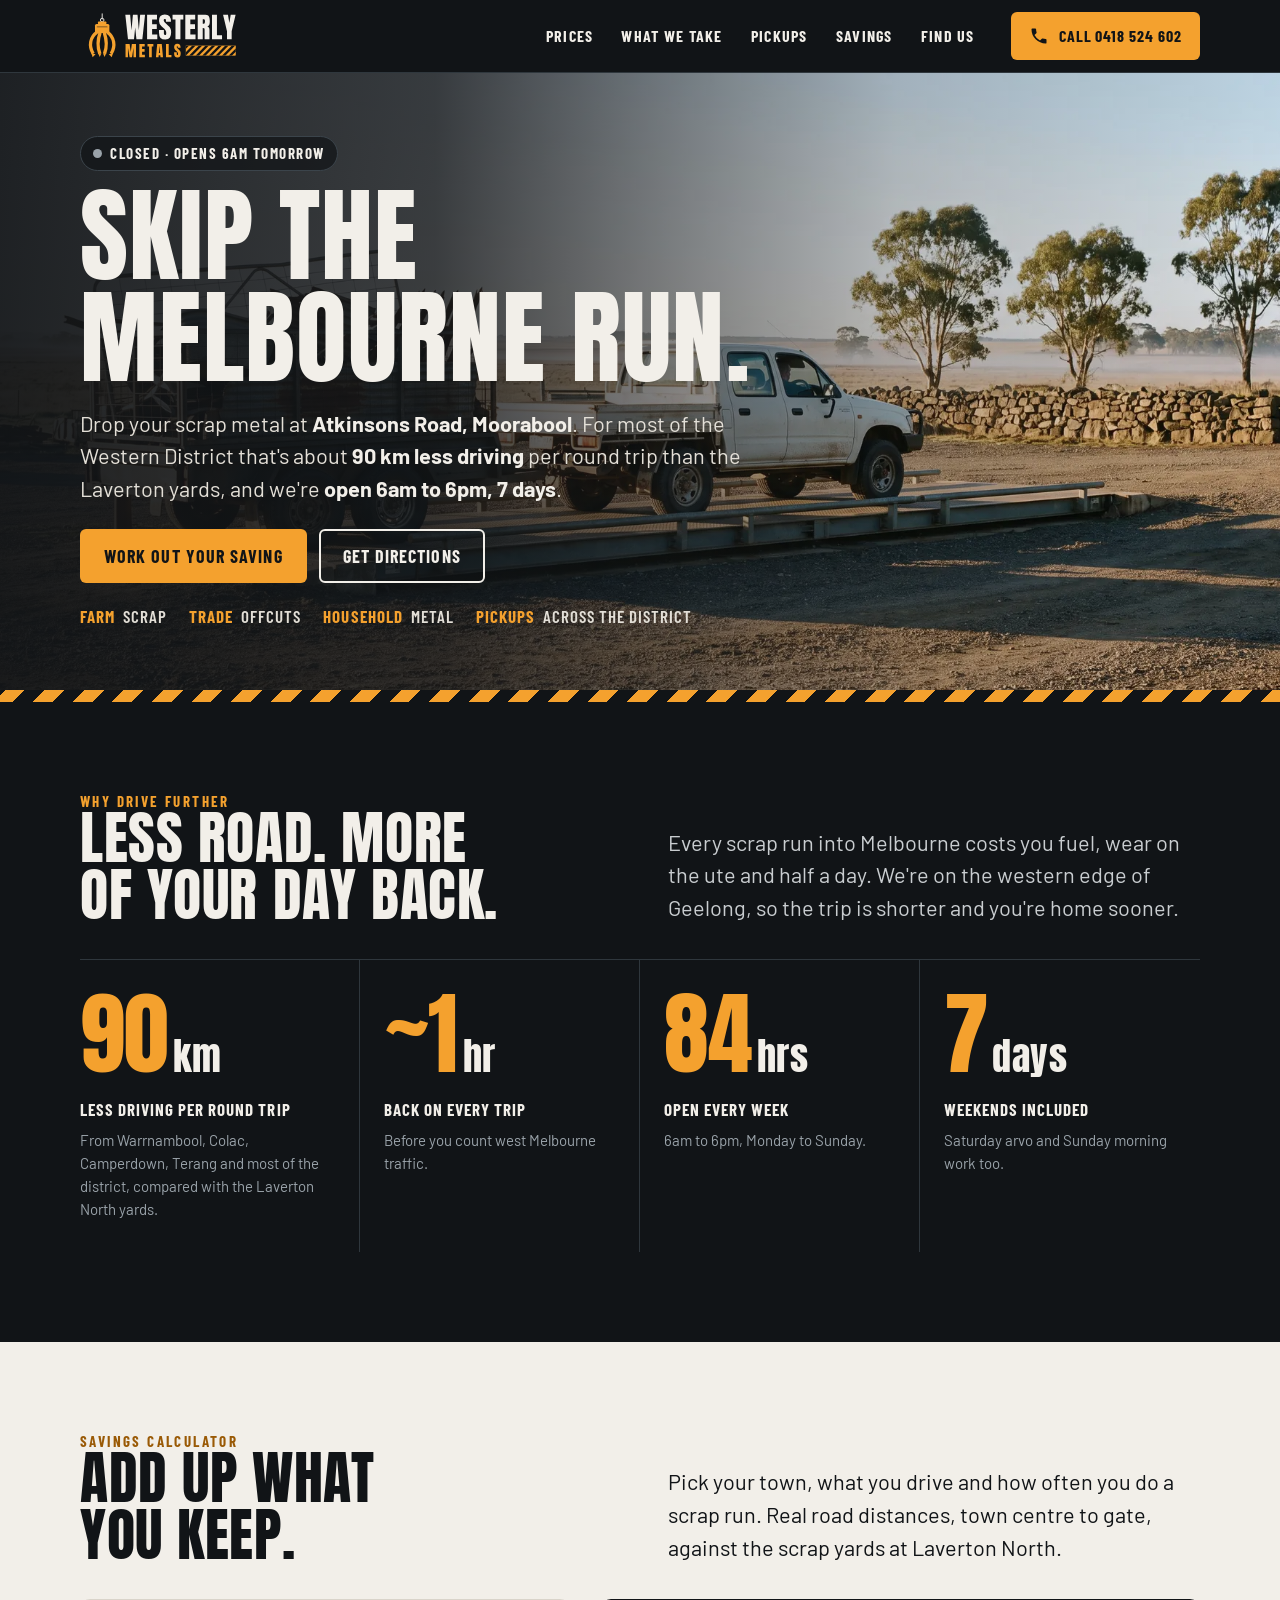
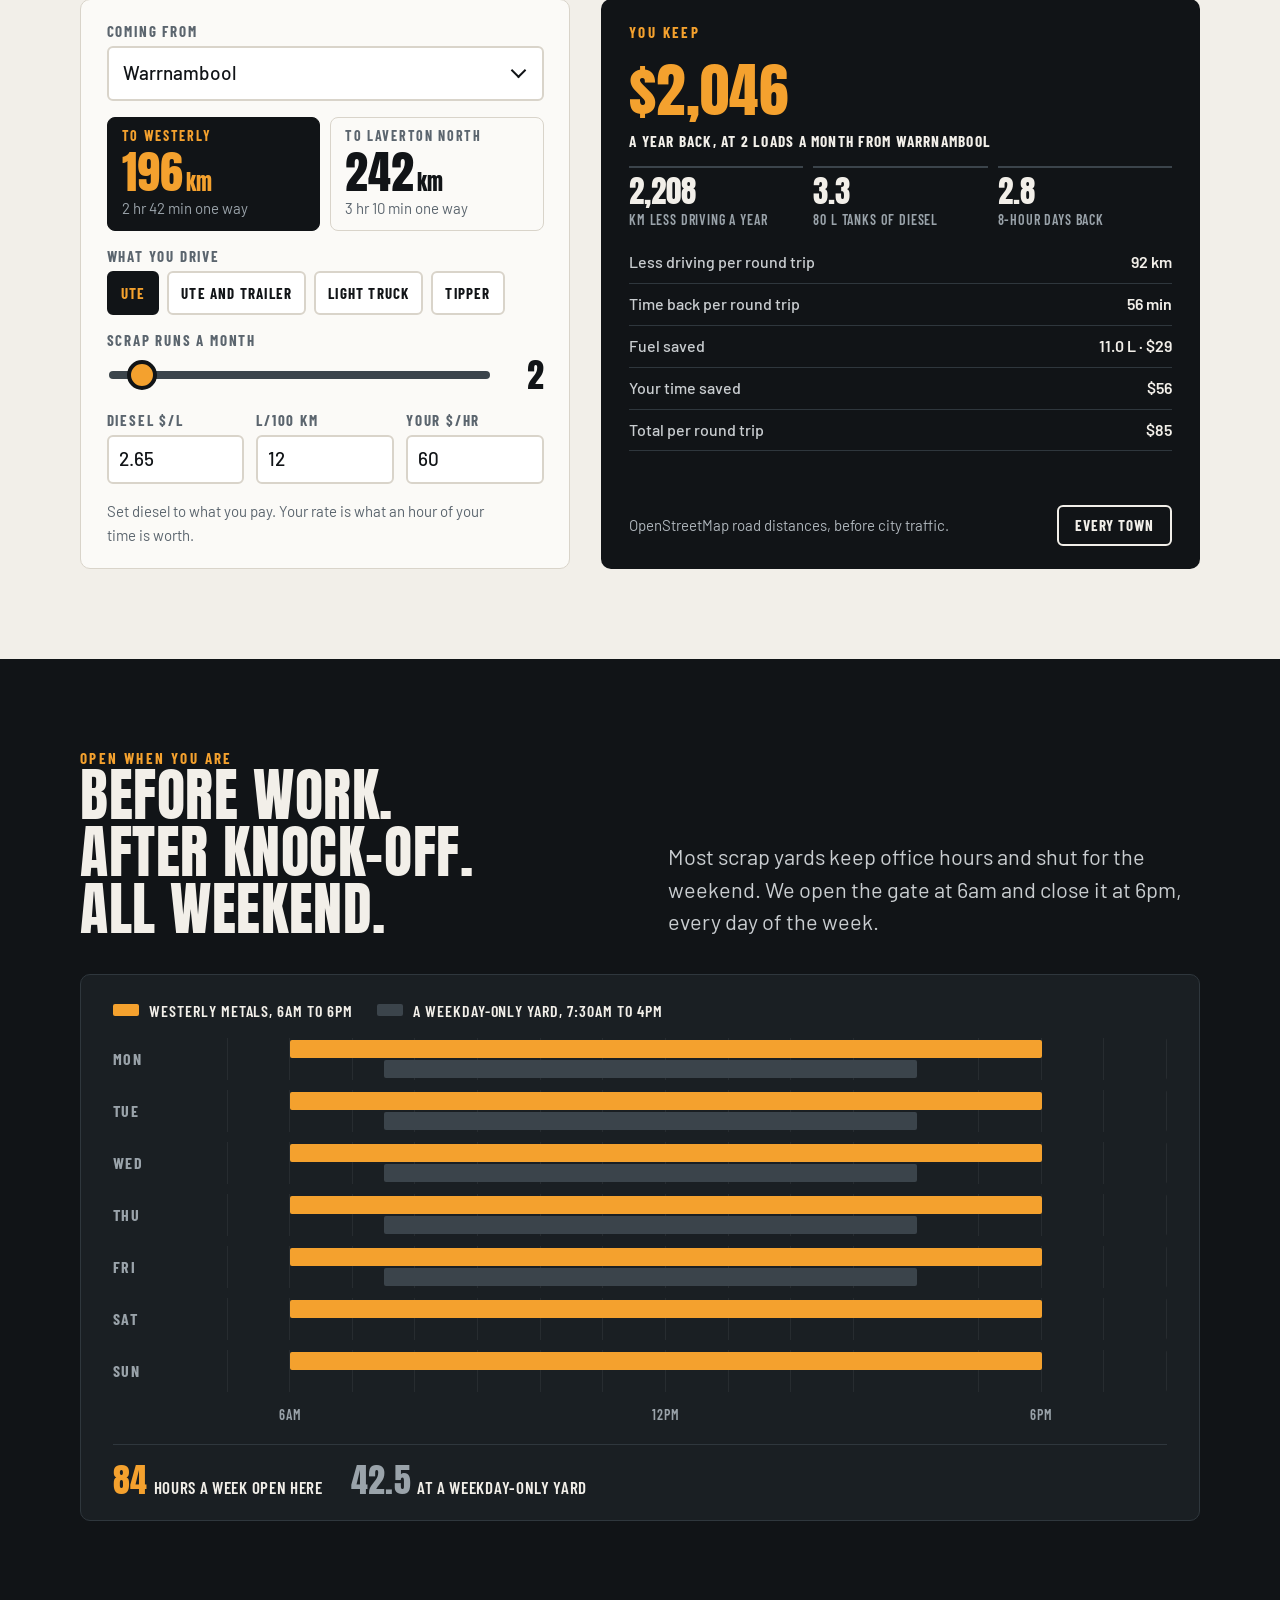
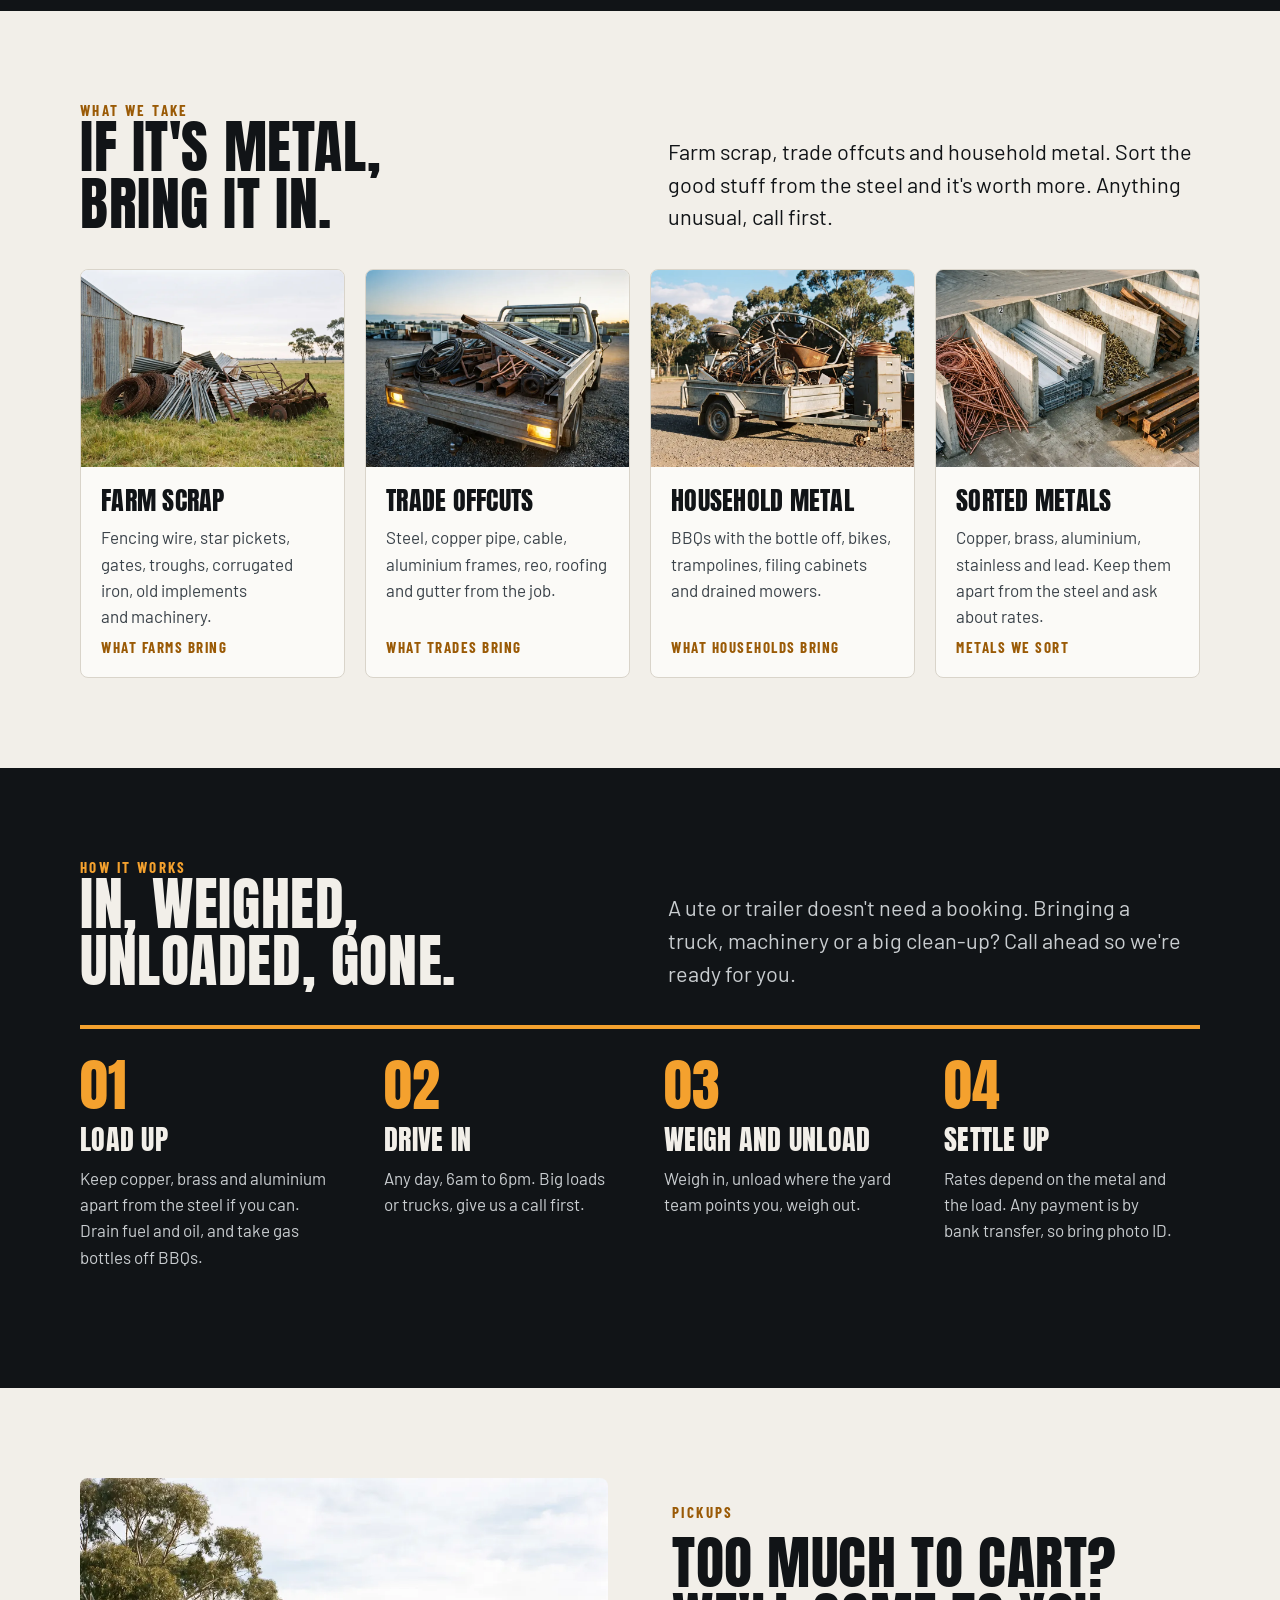
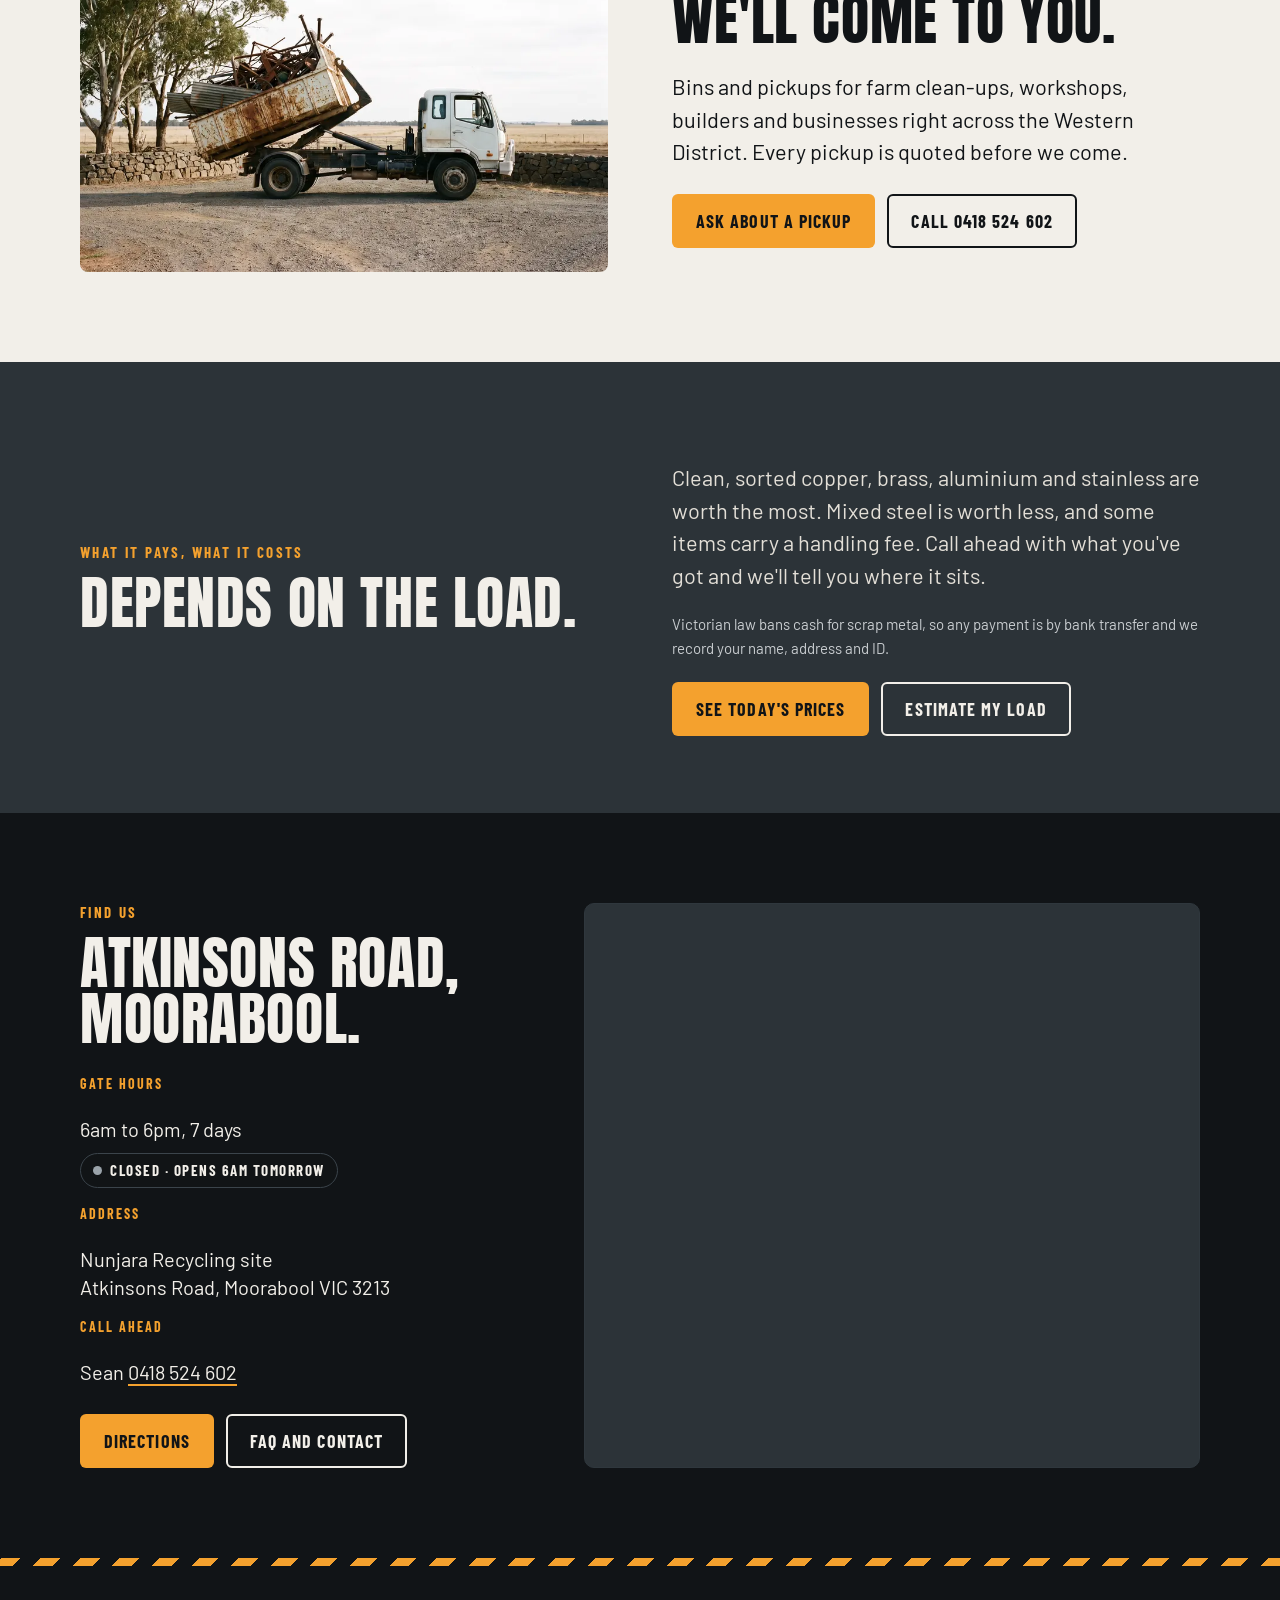
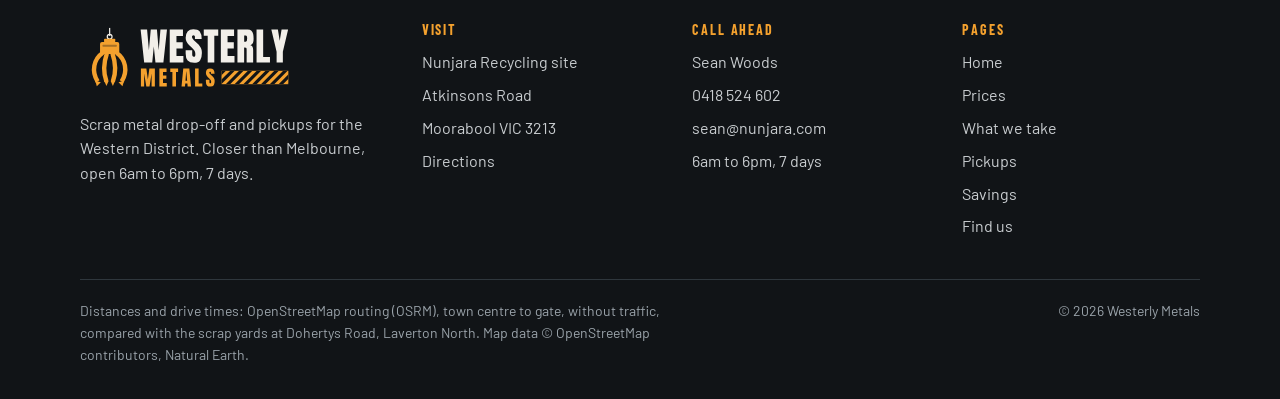
==== commit ecc37263: "Searchable town picker; move Savings next to Find us in the menu - "Coming from" is now a type-to-se" ====
--- a/index.html
+++ b/index.html
@@ -15,14 +15,14 @@
 <link rel="icon" type="image/png" sizes="32x32" href="assets/brand/favicon-32.png">
 <link rel="apple-touch-icon" href="assets/brand/apple-touch-icon.png">
 <link rel="preload" href="assets/fonts/anton-400.woff2" as="font" type="font/woff2" crossorigin>
-<link rel="stylesheet" href="assets/css/main.css">
+<link rel="stylesheet" href="assets/css/main.css?v=a2055a43">
 <script type="application/ld+json">{"@context": "https://schema.org", "@type": "RecyclingCenter", "name": "Westerly Metals", "description": "Scrap metal drop-off and pickups for the Western District of Victoria.", "url": "https://rdodeployme.github.io/westerly-metals/", "telephone": "+61418524602", "email": "sean@nunjara.com", "address": {"@type": "PostalAddress", "streetAddress": "Atkinsons Road", "addressLocality": "Moorabool", "addressRegion": "VIC", "postalCode": "3213", "addressCountry": "AU"}, "geo": {"@type": "GeoCoordinates", "latitude": -38.0322, "longitude": 144.2577}, "openingHoursSpecification": [{"@type": "OpeningHoursSpecification", "dayOfWeek": ["Monday", "Tuesday", "Wednesday", "Thursday", "Friday", "Saturday", "Sunday"], "opens": "06:00", "closes": "18:00"}], "areaServed": "Western District, Victoria", "image": "https://rdodeployme.github.io/westerly-metals/og.jpg"}</script>
 </head>
 <body>
 <a class="sr" href="#main">Skip to content</a>
 <header class="top"><div class="wrap">
   <a class="brand" href="./" aria-label="Westerly Metals home"><img src="assets/brand/logo-dark.svg" alt="Westerly Metals" width="234" height="60"></a>
-  <nav class="nav" id="nav" aria-label="Main"><a class="m-only" href="./" aria-current=page>Home</a><a href="savings.html">Savings</a><a href="prices.html">Prices</a><a href="what-we-take.html">What we take</a><a href="pickups.html">Pickups</a><a href="find-us.html">Find us</a><div class="nav-extra"><a class="btn btn-amber" href="tel:0418524602"><svg viewBox="0 0 24 24" aria-hidden="true"><path fill="currentColor" d="M6.6 10.8a15.1 15.1 0 0 0 6.6 6.6l2.2-2.2a1 1 0 0 1 1-.25 11.4 11.4 0 0 0 3.6.57 1 1 0 0 1 1 1V20a1 1 0 0 1-1 1A17 17 0 0 1 3 4a1 1 0 0 1 1-1h3.5a1 1 0 0 1 1 1c0 1.25.2 2.45.57 3.6a1 1 0 0 1-.25 1z"/></svg>Call Sean 0418 524 602</a><span class="status" data-status><i></i><span>Open 6am to 6pm, 7 days</span></span><p>Atkinsons Road, Moorabool</p></div></nav>
+  <nav class="nav" id="nav" aria-label="Main"><a class="m-only" href="./" aria-current=page>Home</a><a href="prices.html">Prices</a><a href="what-we-take.html">What we take</a><a href="pickups.html">Pickups</a><a href="savings.html">Savings</a><a href="find-us.html">Find us</a><div class="nav-extra"><a class="btn btn-amber" href="tel:0418524602"><svg viewBox="0 0 24 24" aria-hidden="true"><path fill="currentColor" d="M6.6 10.8a15.1 15.1 0 0 0 6.6 6.6l2.2-2.2a1 1 0 0 1 1-.25 11.4 11.4 0 0 0 3.6.57 1 1 0 0 1 1 1V20a1 1 0 0 1-1 1A17 17 0 0 1 3 4a1 1 0 0 1 1-1h3.5a1 1 0 0 1 1 1c0 1.25.2 2.45.57 3.6a1 1 0 0 1-.25 1z"/></svg>Call Sean 0418 524 602</a><span class="status" data-status><i></i><span>Open 6am to 6pm, 7 days</span></span><p>Atkinsons Road, Moorabool</p></div></nav>
   <button class="menu-btn" type="button" aria-expanded="false" aria-controls="nav">Menu</button>
   <div class="top-call"><a class="btn btn-amber" href="tel:0418524602"><svg viewBox="0 0 24 24" aria-hidden="true"><path fill="currentColor" d="M6.6 10.8a15.1 15.1 0 0 0 6.6 6.6l2.2-2.2a1 1 0 0 1 1-.25 11.4 11.4 0 0 0 3.6.57 1 1 0 0 1 1 1V20a1 1 0 0 1-1 1A17 17 0 0 1 3 4a1 1 0 0 1 1-1h3.5a1 1 0 0 1 1 1c0 1.25.2 2.45.57 3.6a1 1 0 0 1-.25 1z"/></svg><span>Call<span class="long"> 0418 524 602</span></span></a></div>
 </div></header>
@@ -227,11 +227,11 @@
     <div><img src="assets/brand/logo-dark.svg" alt="Westerly Metals" width="234" height="60"><p style="margin:0;max-width:34ch">Scrap metal drop-off and pickups for the Western District. Closer than Melbourne, open 6am to 6pm, 7&nbsp;days.</p></div>
     <div><h4>Visit</h4><ul><li class="nw">Nunjara Recycling site</li><li>Atkinsons Road</li><li>Moorabool VIC&nbsp;3213</li><li><a href="https://www.google.com/maps/dir/?api=1&destination=Atkinsons+Road%2C+Moorabool+VIC+3213" target="_blank" rel="noopener">Directions</a></li></ul></div>
     <div><h4>Call ahead</h4><ul><li>Sean Woods</li><li><a href="tel:0418524602">0418 524 602</a></li><li><a href="mailto:sean@nunjara.com">sean@nunjara.com</a></li><li>6am to 6pm, 7&nbsp;days</li></ul></div>
-    <div><h4>Pages</h4><ul><li><a href="./">Home</a></li><li><a href="savings.html">Savings</a></li><li><a href="prices.html">Prices</a></li><li><a href="what-we-take.html">What we take</a></li><li><a href="pickups.html">Pickups</a></li><li><a href="find-us.html">Find us</a></li></ul></div>
+    <div><h4>Pages</h4><ul><li><a href="./">Home</a></li><li><a href="prices.html">Prices</a></li><li><a href="what-we-take.html">What we take</a></li><li><a href="pickups.html">Pickups</a></li><li><a href="savings.html">Savings</a></li><li><a href="find-us.html">Find us</a></li></ul></div>
   </div>
   <div class="legal"><p>Distances and drive times: OpenStreetMap routing (OSRM), town centre to gate, without traffic, compared with the scrap yards at Dohertys Road, Laverton North. Map data &copy; OpenStreetMap contributors, Natural Earth.</p><p>&copy; 2026 Westerly Metals</p></div>
 </div></footer>
 <div class="callbar"><a class="btn btn-amber" href="tel:0418524602"><svg viewBox="0 0 24 24" aria-hidden="true"><path fill="currentColor" d="M6.6 10.8a15.1 15.1 0 0 0 6.6 6.6l2.2-2.2a1 1 0 0 1 1-.25 11.4 11.4 0 0 0 3.6.57 1 1 0 0 1 1 1V20a1 1 0 0 1-1 1A17 17 0 0 1 3 4a1 1 0 0 1 1-1h3.5a1 1 0 0 1 1 1c0 1.25.2 2.45.57 3.6a1 1 0 0 1-.25 1z"/></svg>Call</a><a class="btn btn-line" style="color:#F2EFE9" href="https://www.google.com/maps/dir/?api=1&destination=Atkinsons+Road%2C+Moorabool+VIC+3213" target="_blank" rel="noopener"><svg viewBox="0 0 24 24" aria-hidden="true"><path fill="currentColor" d="M12 2a7 7 0 0 0-7 7c0 5.2 7 13 7 13s7-7.8 7-13a7 7 0 0 0-7-7zm0 9.5A2.5 2.5 0 1 1 12 6.5a2.5 2.5 0 0 1 0 5z"/></svg>Directions</a></div>
-<script src="assets/js/towns.js" defer></script><script src="assets/js/main.js" defer></script>
+<script src="assets/js/towns.js?v=a2055a43" defer></script><script src="assets/js/main.js?v=a2055a43" defer></script>
 </body>
 </html>
--- a/assets/css/main.css
+++ b/assets/css/main.css
@@ -721,3 +721,29 @@
   .kg button{width:36px}
   .kg .kg-in{width:50px}
 }
+
+/* town picker: type to search, its own scrolling list */
+.tp{position:relative}
+.tp .tp-in{padding-right:48px;cursor:text;text-overflow:ellipsis}
+.tp .tp-in::placeholder{color:#8A9298}
+.tp-native{position:absolute!important;width:1px!important;height:1px!important;opacity:0;pointer-events:none;overflow:hidden;clip:rect(0 0 0 0);border:0!important;padding:0!important}
+.tp-btn{position:absolute;top:2px;right:2px;bottom:2px;width:46px;border:0;background:none;cursor:pointer;display:grid;place-items:center;padding:0;min-height:0}
+.tp-btn::after{content:"";width:9px;height:9px;border-right:2.5px solid var(--ink);border-bottom:2.5px solid var(--ink);transform:translateY(-3px) rotate(45deg);transition:transform .15s}
+.tp.open .tp-btn::after{transform:translateY(2px) rotate(-135deg)}
+.tp.open .tp-in{border-color:var(--amber)}
+.tp-list{position:absolute;left:0;right:0;top:calc(100% + 6px);z-index:40;margin:0;padding:6px;list-style:none;background:#fff;
+  border:2px solid var(--ink);border-radius:var(--r);box-shadow:0 16px 36px rgba(17,20,23,.24);
+  max-height:min(312px,46vh);overflow-y:scroll;overscroll-behavior:contain;-webkit-overflow-scrolling:touch}
+.tp-list[hidden]{display:none!important}
+.tp-list li{display:flex;align-items:baseline;justify-content:space-between;gap:12px;padding:11px 12px;border-radius:6px;
+  font:500 17px/1.2 var(--body);color:var(--ink);cursor:pointer}
+.tp-list li small{font:600 14px/1 var(--cond);letter-spacing:.06em;color:var(--muted);white-space:nowrap}
+.tp-list li.act{background:var(--bone)}
+.tp-list li.cur{font-weight:700;box-shadow:inset 3px 0 0 var(--amber)}
+.tp-list li mark{background:none;color:inherit;font-weight:700;text-decoration:underline 2px var(--amber);text-underline-offset:3px}
+.tp-list li.tp-none{cursor:default;color:var(--muted);font-size:15px}
+@media (hover:hover){.tp-list li[data-i]:hover{background:var(--bone)}}
+.tp-list::-webkit-scrollbar{width:10px}
+.tp-list::-webkit-scrollbar-track{background:#F2EFE9;border-radius:8px;margin:4px 0}
+.tp-list::-webkit-scrollbar-thumb{background:#5A636A;border-radius:8px;border:2px solid #F2EFE9}
+@supports not selector(::-webkit-scrollbar){.tp-list{scrollbar-color:#5A636A #F2EFE9}}
